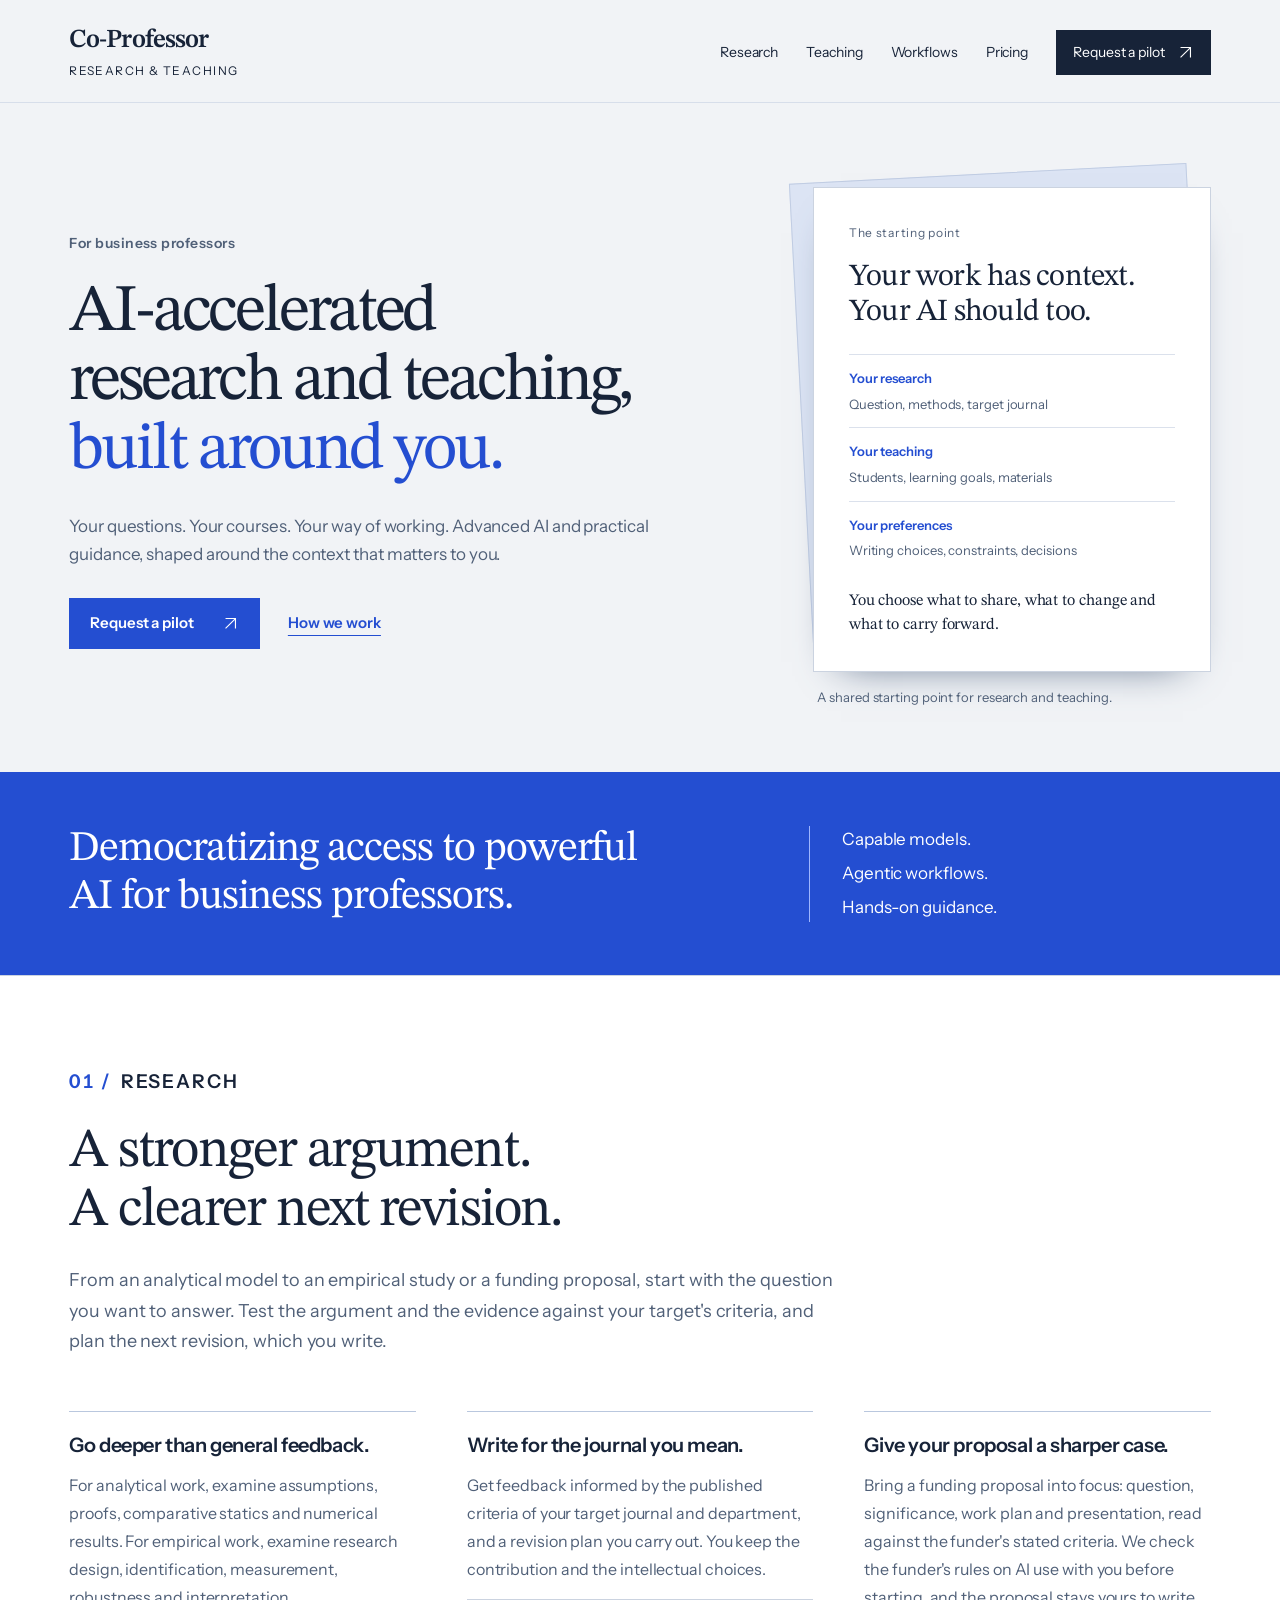
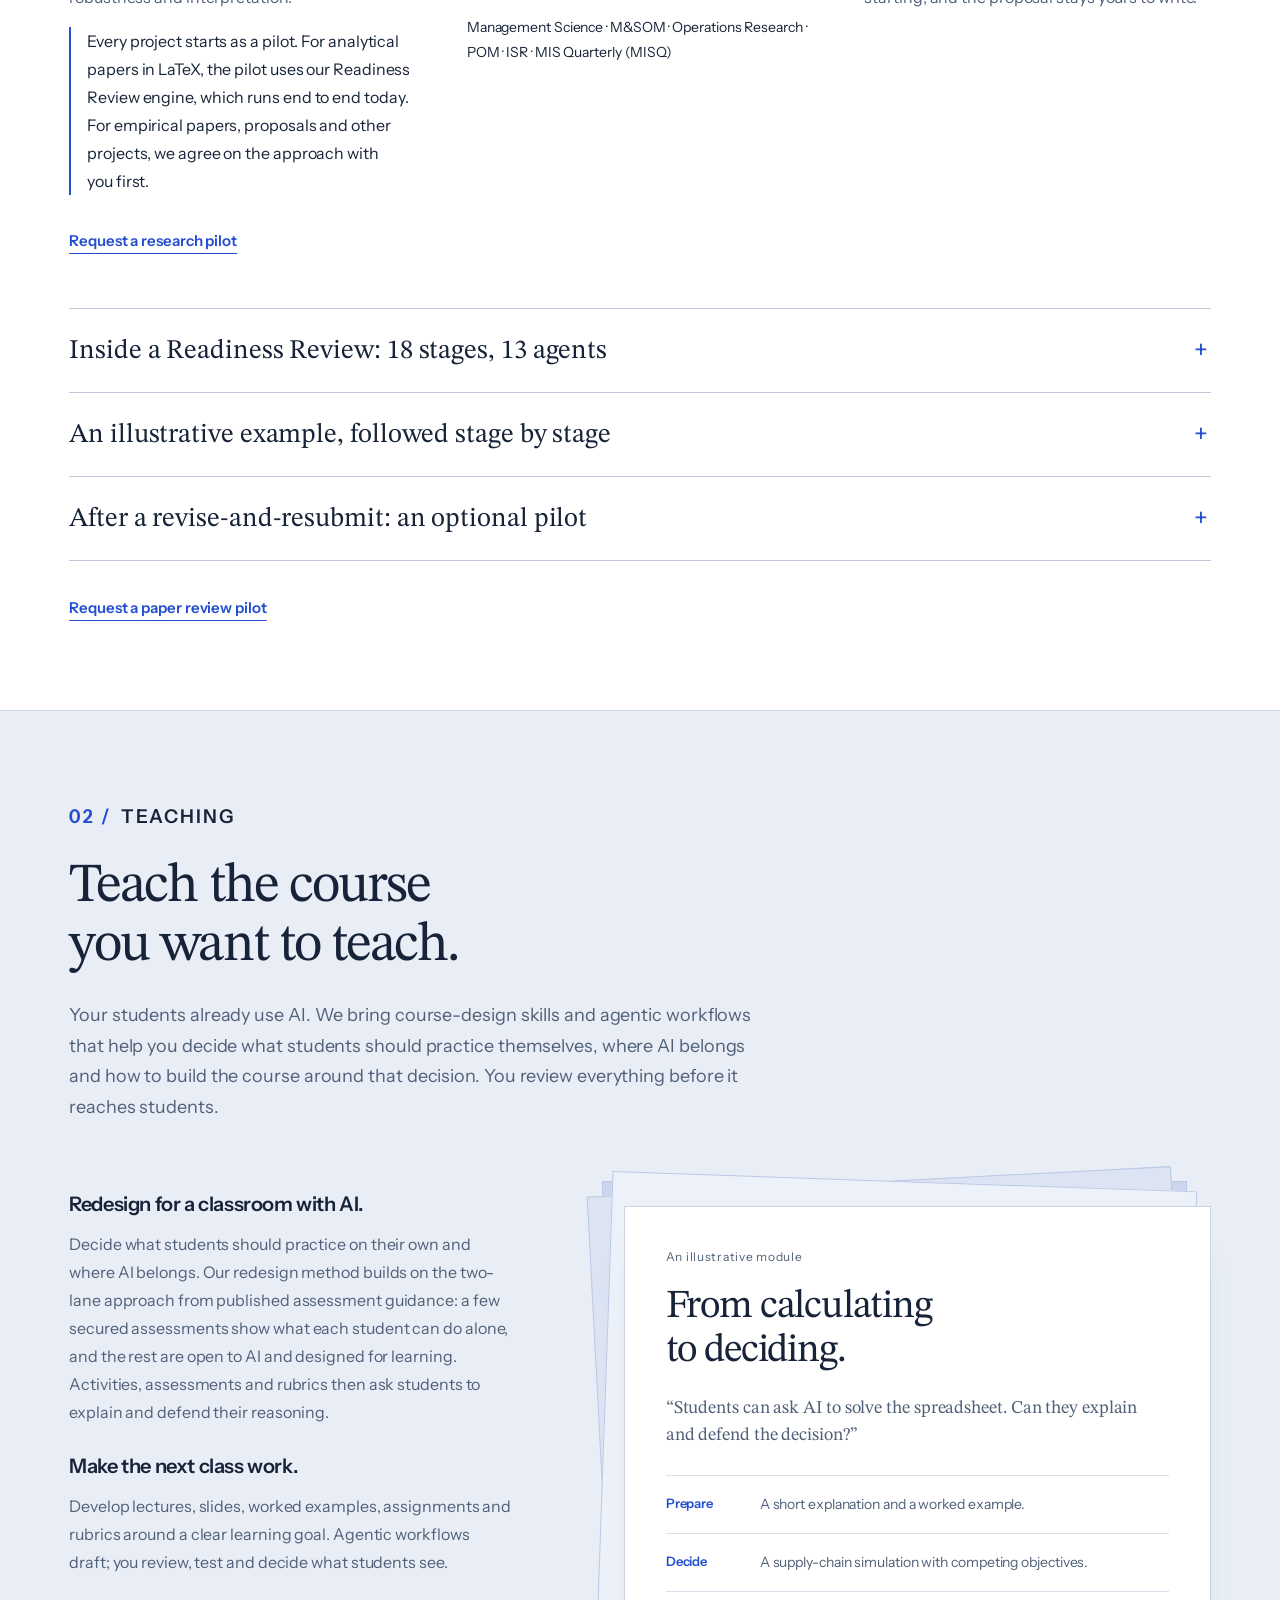
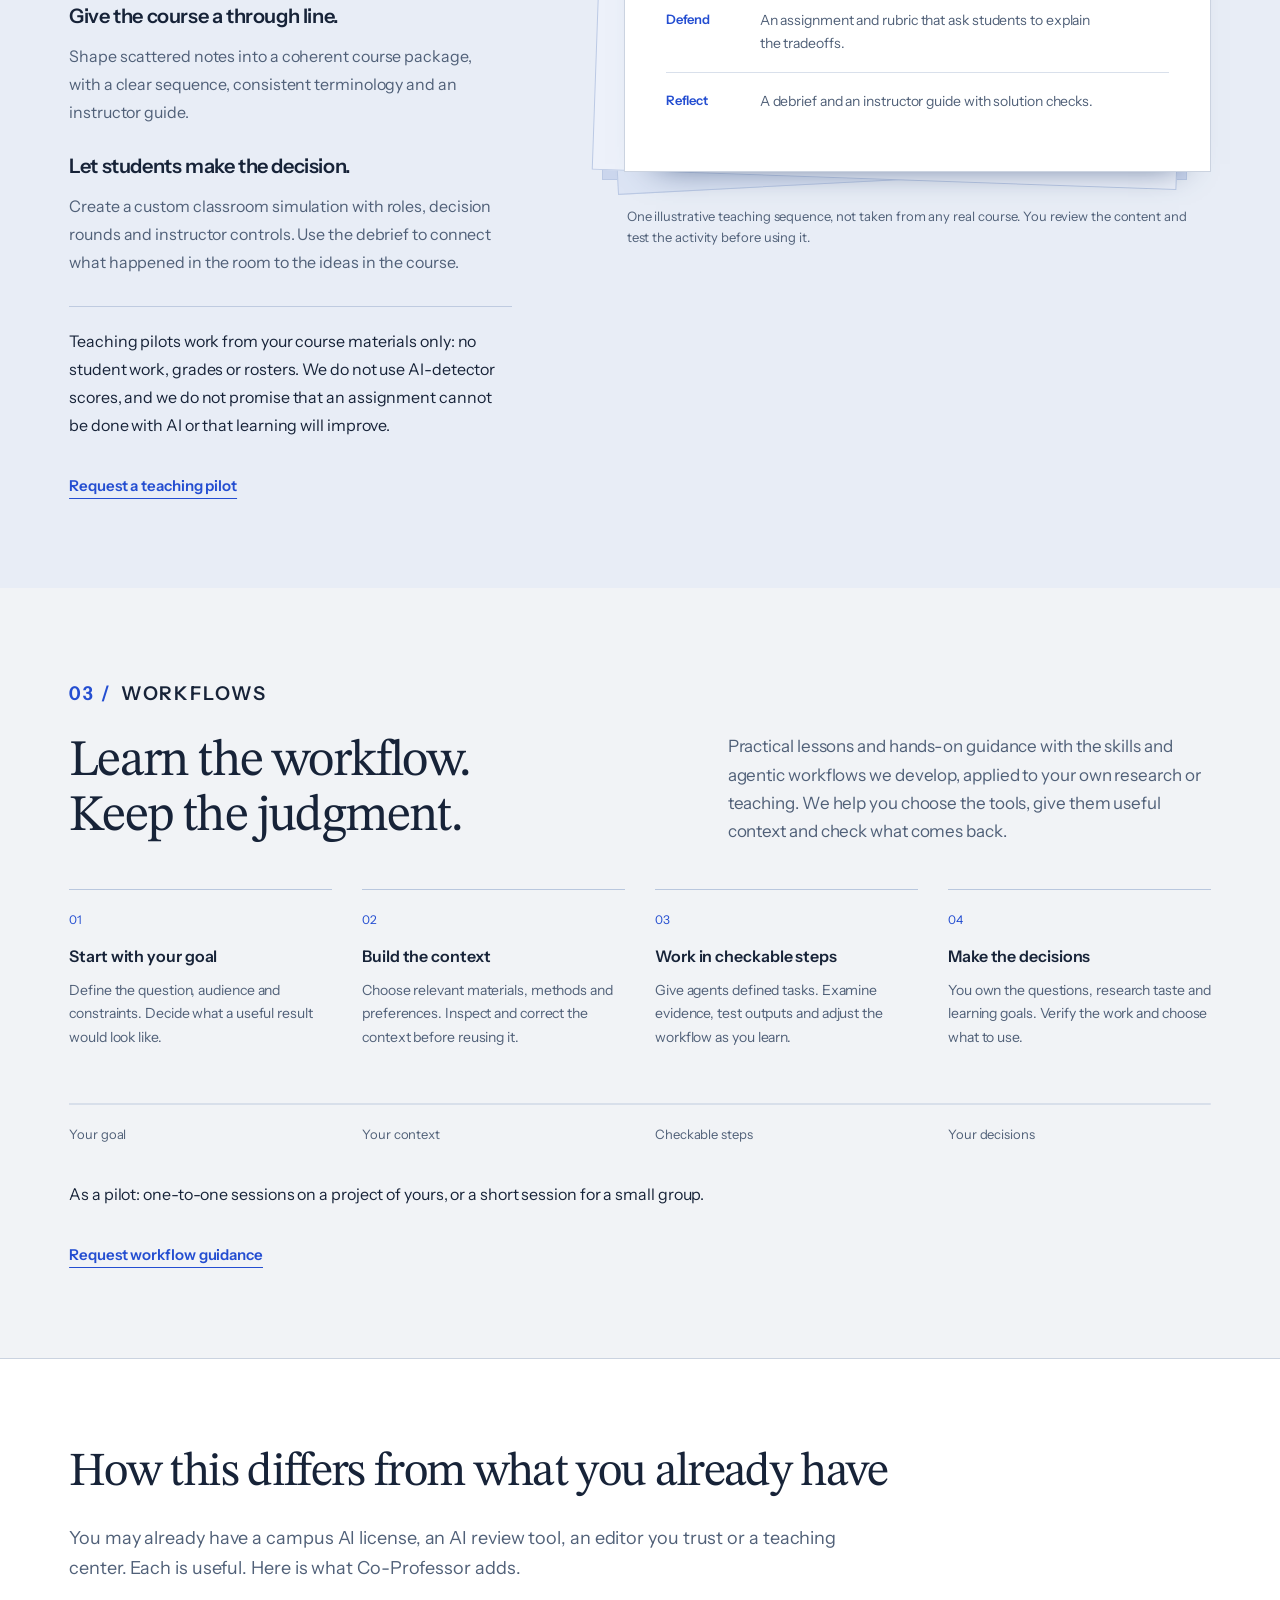
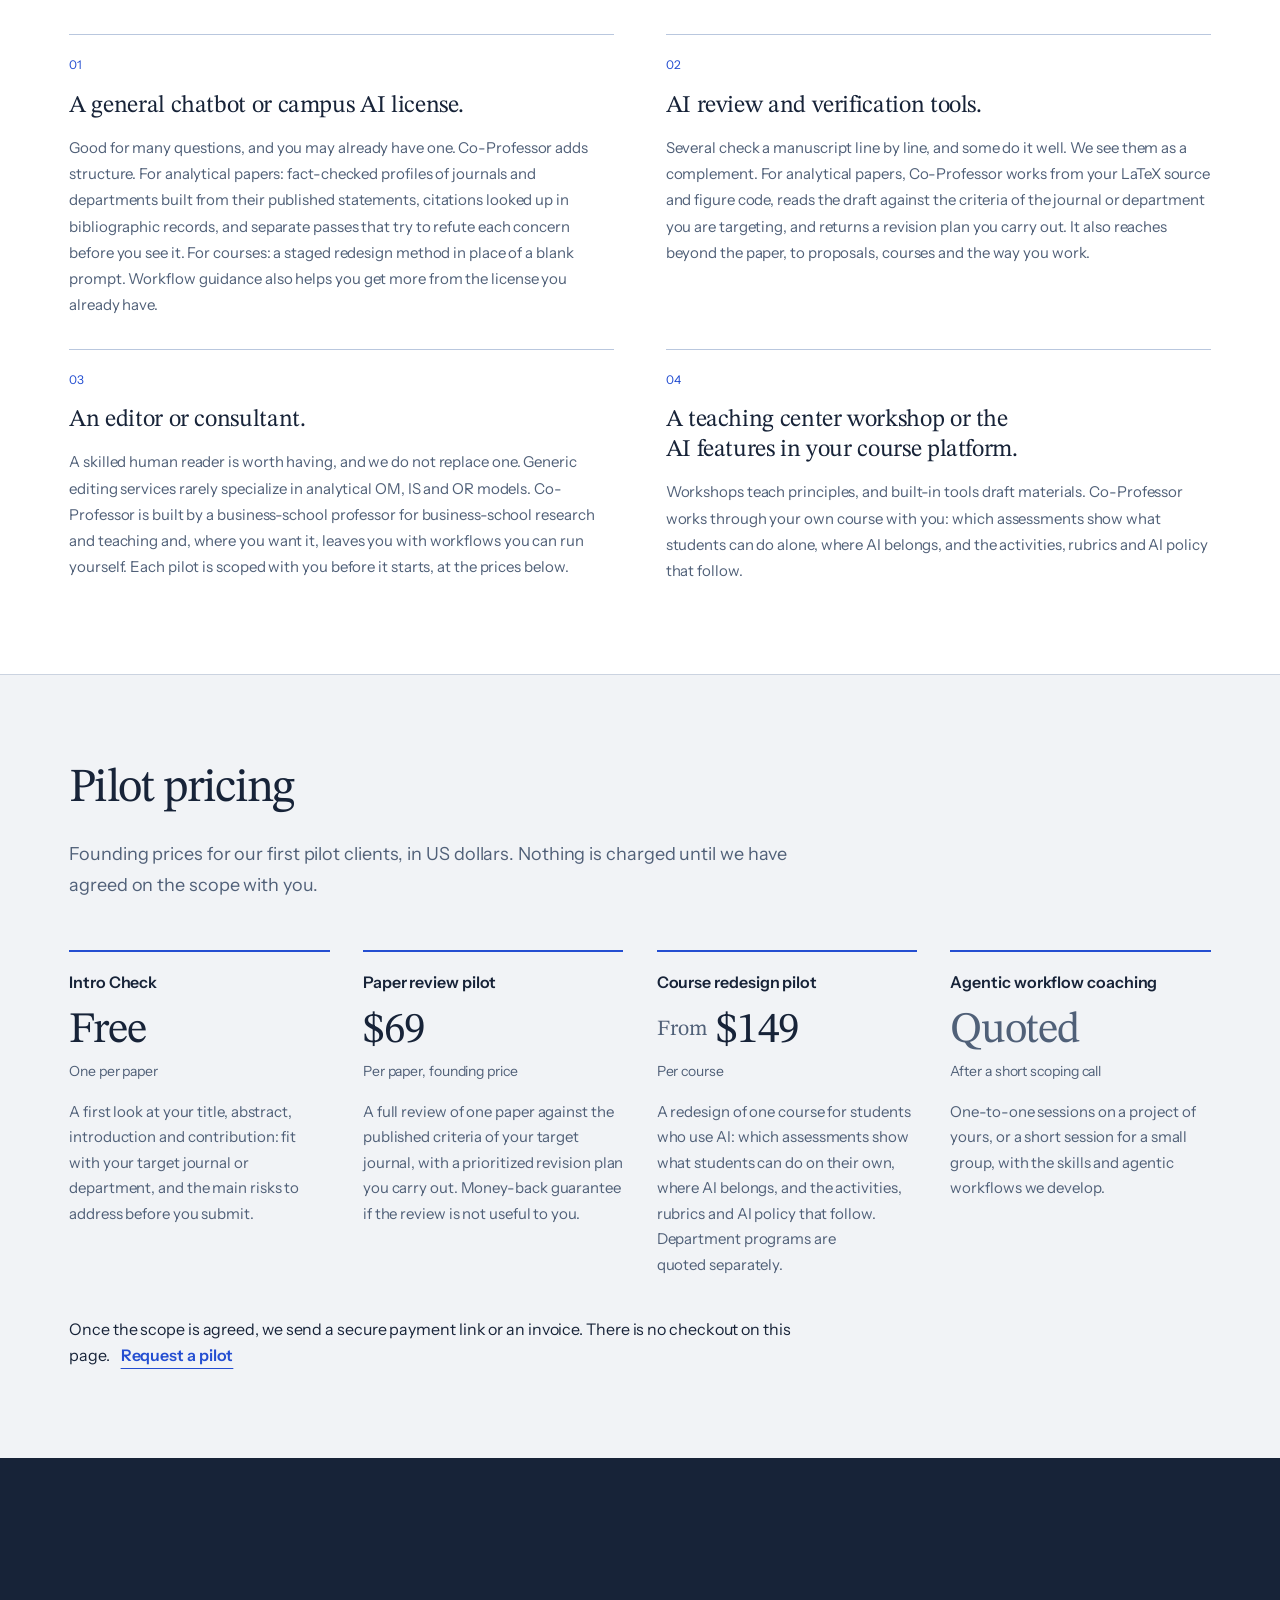
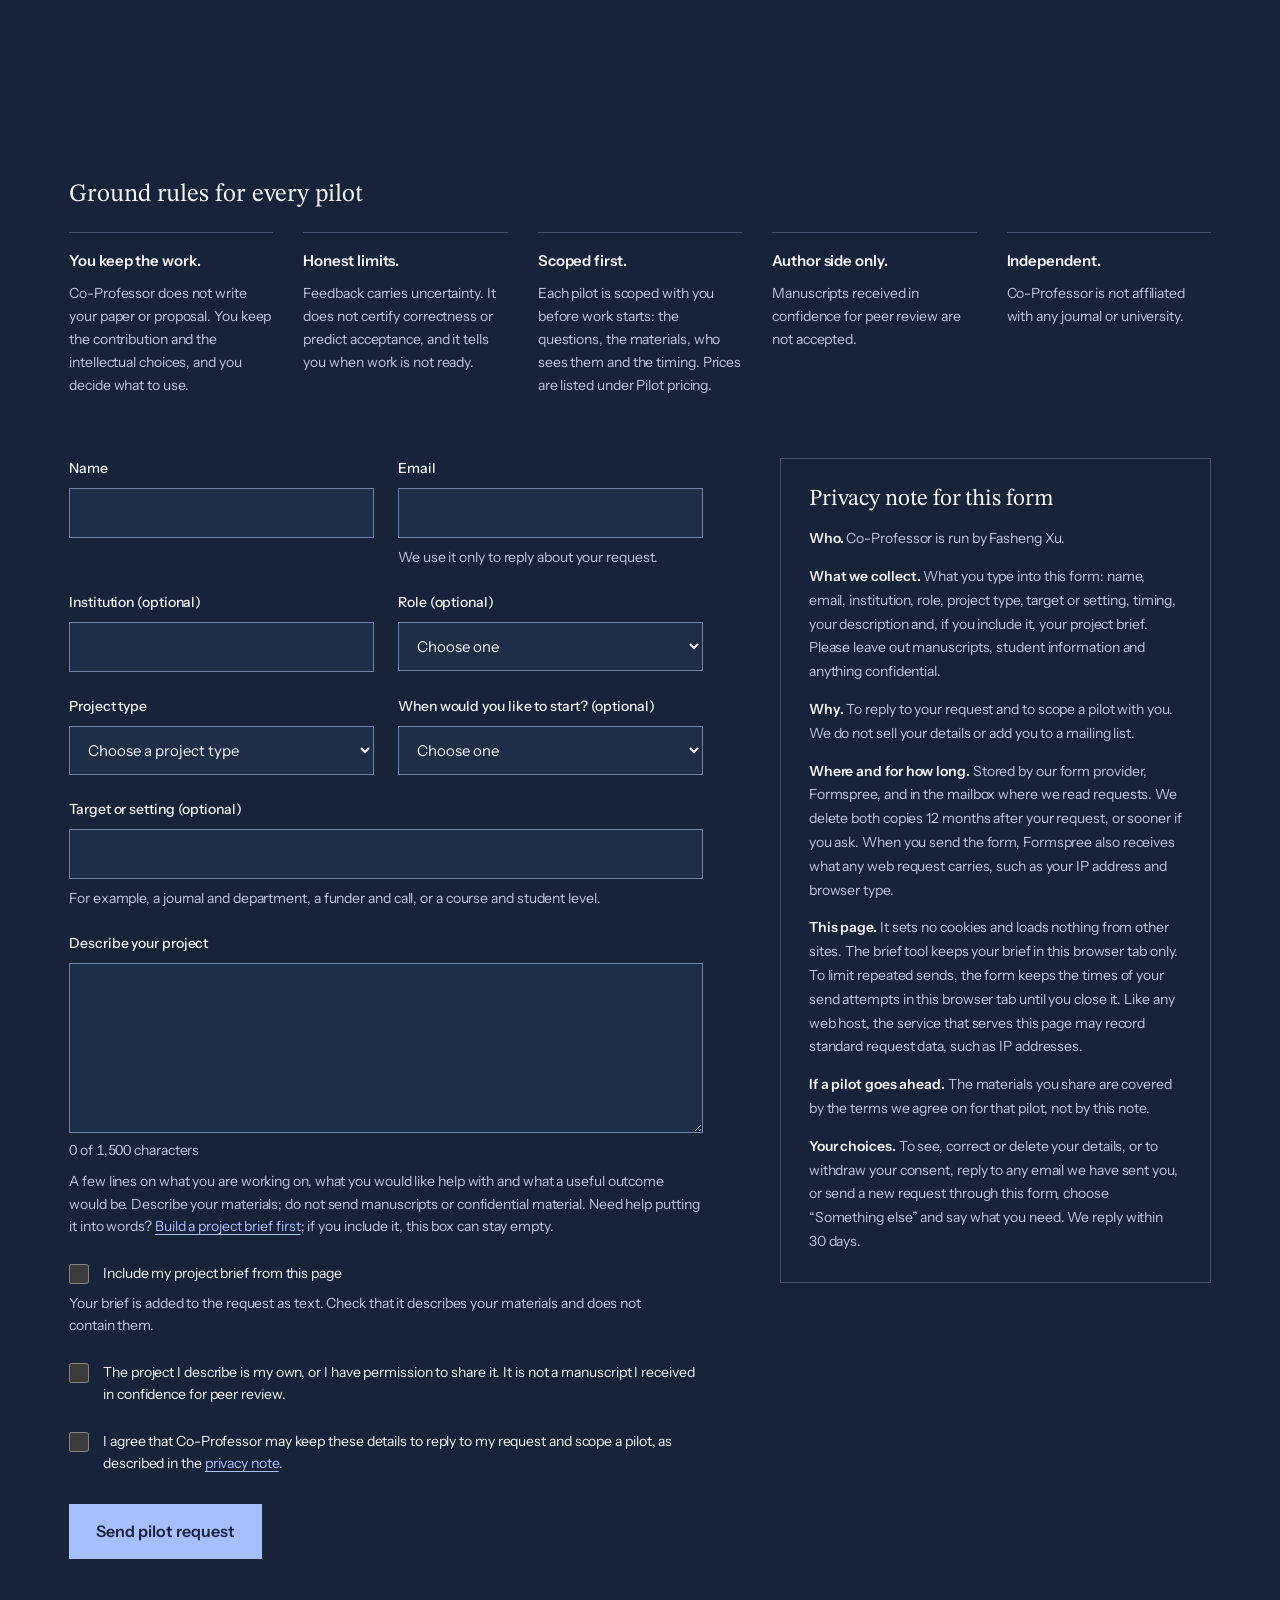
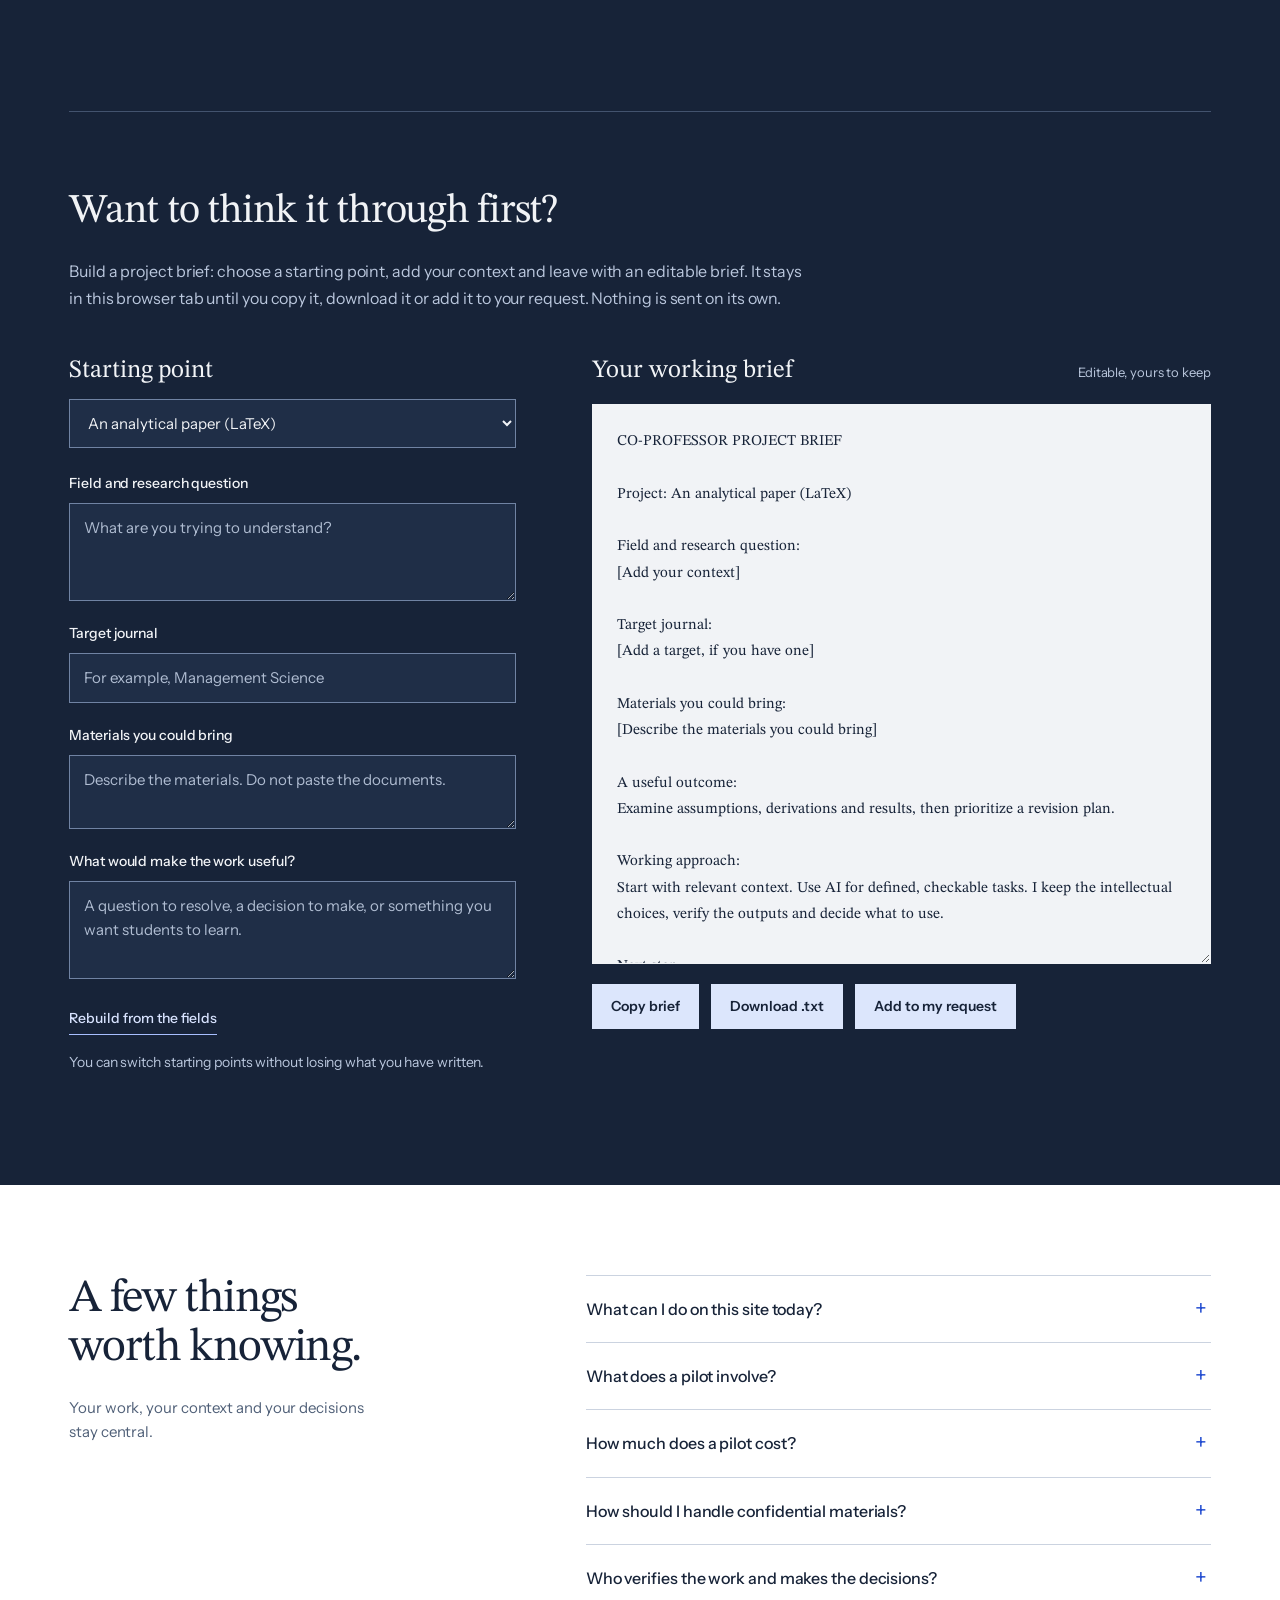
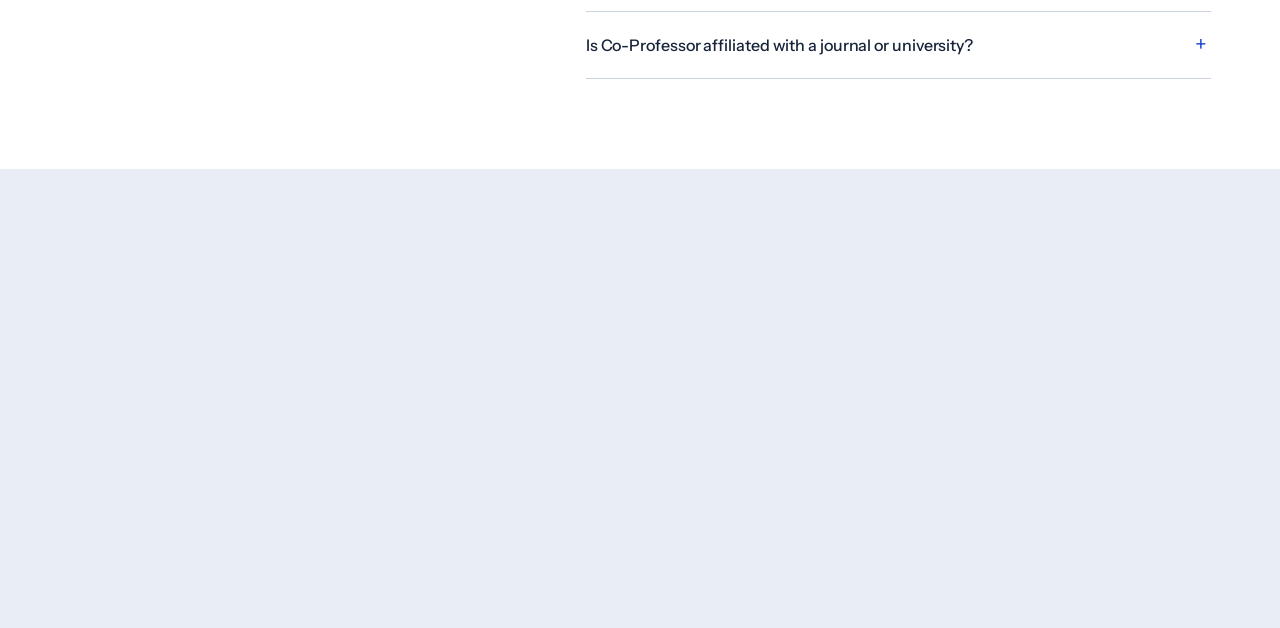
==== co-professor/index.html @ 28e0ef69 "Co-Professor page: mission band says Agentic workflows Co-Authored-By: Claude Opus 5.5 <noreply@anth" ====
<!doctype html>
<html lang="en">
<head>
  <meta charset="utf-8">
  <meta name="viewport" content="width=device-width, initial-scale=1">
  <meta name="color-scheme" content="light">
  <meta http-equiv="Content-Security-Policy" content="default-src 'none'; script-src 'self'; style-src 'self'; font-src 'self'; img-src 'self' data:; connect-src https://formspree.io; form-action 'none'; base-uri 'none'; object-src 'none'">
  <title>Co-Professor | AI workflows for research and teaching</title>
  <meta name="description" content="Pilot projects for business-school professors: feedback on papers and proposals, course redesign for students who use AI, and hands-on AI workflow guidance.">
  <link rel="canonical" href="https://www.fashengxu.com/co-professor/">
  <meta property="og:type" content="website">
  <meta property="og:site_name" content="Co-Professor">
  <meta property="og:title" content="Co-Professor: stronger papers, courses redesigned for the AI era">
  <meta property="og:description" content="Feedback on papers and proposals, course redesign for the AI era and hands-on workflow guidance for business-school professors. You keep the judgment. Request a pilot.">
  <meta property="og:url" content="https://www.fashengxu.com/co-professor/">
  <meta name="twitter:card" content="summary">
  <meta name="twitter:title" content="Co-Professor: stronger papers, courses redesigned for the AI era">
  <meta name="twitter:description" content="Feedback on papers and proposals, course redesign for the AI era and hands-on workflow guidance for business-school professors. You keep the judgment. Request a pilot.">
  <link rel="icon" href="data:image/svg+xml,%3Csvg xmlns='http://www.w3.org/2000/svg' viewBox='0 0 64 64'%3E%3Crect width='64' height='64' fill='%23f1f3f6'/%3E%3Ctext x='12' y='48' font-family='Georgia,serif' font-size='48' fill='%23244ed1'%3EC%3C/text%3E%3C/svg%3E">
  <link rel="preload" href="fonts/stix-two-text.woff2" as="font" type="font/woff2" crossorigin>
  <link rel="preload" href="fonts/instrument-sans.woff2" as="font" type="font/woff2" crossorigin>
  <link rel="stylesheet" href="live.css?v=489447c9f0">
  <script src="live.js?v=031b5e26c1" defer></script>
</head>
<body>
<a class="skip" href="#main">Skip to content</a>
<header class="masthead page-width">
  <a class="wordmark" href="#top">Co-Professor<span>Research &amp; Teaching</span></a>
  <nav aria-label="Main"><a href="#research">Research</a><a href="#teaching">Teaching</a><a href="#method">Workflows</a><a href="#pricing">Pricing</a><a class="nav-action" href="#pilot">Request a pilot <svg class="link-arrow" viewBox="0 0 24 24" aria-hidden="true" focusable="false"><path d="M5 19 19 5M5 5h14v14"/></svg></a></nav>
</header>
<main id="main">
  <section class="title-page page-width" id="top" aria-labelledby="page-title">
    <div class="hero-main">
      <div class="hero-copy">
        <p class="audience">For business professors</p>
        <h1 id="page-title">AI-accelerated research and teaching, <em>built around you.</em></h1>
        <p class="introduction">Your questions. Your courses. Your way of working. Advanced AI and practical guidance, shaped around the context that matters to you.</p>
        <div class="hero-actions"><a class="primary-action" href="#pilot">Request a pilot <svg class="link-arrow" viewBox="0 0 24 24" aria-hidden="true" focusable="false"><path d="M5 19 19 5M5 5h14v14"/></svg></a><a class="text-action" href="#ground-rules">How we work</a></div>
      </div>
      <figure class="context-figure" aria-labelledby="context-figure-title">
        <div class="context-back" aria-hidden="true"></div>
        <div class="context-paper">
          <p class="figure-label">The starting point</p>
          <h2 id="context-figure-title">Your work has context.<br> Your AI should too.</h2>
          <dl class="context-list">
            <div><dt>Your research</dt><dd>Question, methods, target journal</dd></div>
            <div><dt>Your teaching</dt><dd>Students, learning goals, materials</dd></div>
            <div><dt>Your preferences</dt><dd>Writing choices, constraints, decisions</dd></div>
          </dl>
          <p class="context-footnote">You choose what to share, what to change and what to carry forward.</p>
        </div>
        <figcaption>A shared starting point for research and teaching.</figcaption>
      </figure>
    </div>
  </section>

  <section class="mission-band" id="mission" aria-labelledby="mission-title">
    <div class="page-width mission-inner">
      <h2 id="mission-title">Democratizing access to powerful AI for business professors.</h2>
      <p class="mission-support"><span>Capable models.</span> <span>Agentic workflows.</span> <span>Hands-on guidance.</span></p>
    </div>
  </section>

  <section class="research-chapter chapter" id="research" aria-labelledby="research-title">
    <div class="page-width">
      <div class="chapter-heading"><p class="chapter-name"><span class="chapter-num">01 /</span> Research</p><h2 id="research-title">A stronger argument.<br>A clearer next revision.</h2></div>
      <p class="chapter-intro">From an analytical model to an empirical study or a funding proposal, start with the question you want to answer. Test the argument and the evidence against your target's criteria, and plan the next revision, which you write.</p>
      <div class="research-spread">
        <div class="research-prose">
          <article>
            <h3>Go deeper than general feedback.</h3>
            <p>For analytical work, examine assumptions, proofs, comparative statics and numerical results. For empirical work, examine research design, identification, measurement, robustness and interpretation.</p>
            <p class="research-scope">Every project starts as a pilot. For analytical papers in LaTeX, the pilot uses our Readiness Review engine, which runs end to end today. For empirical papers, proposals and other projects, we agree on the approach with you first.</p>
          </article>
          <article>
            <h3>Write for the journal you mean.</h3>
            <p>Get feedback informed by the published criteria of your target journal and department, and a revision plan you carry out. You keep the contribution and the intellectual choices.</p>
            <p class="journal-line">Management Science · M&amp;SOM · Operations Research · POM · ISR · MIS Quarterly (MISQ)</p>
          </article>
          <article>
            <h3>Give your proposal a sharper case.</h3>
            <p>Bring a funding proposal into focus: question, significance, work plan and presentation, read against the funder's stated criteria. We check the funder's rules on AI use with you before starting, and the proposal stays yours to write.</p>
          </article>
          <a class="text-action route-link" href="#pilot">Request a research pilot</a>
        </div>
      </div>
      <details class="report-details build-details" id="inside-review">
        <summary><span id="inside-title">Inside a Readiness Review: 18 stages, 13 agents</span><span class="disclosure-symbol" aria-hidden="true"></span></summary>
        <div class="report-content review-build">
        <div class="build-opening">
          <h3 id="build-title"><span>Thirteen agents, one job each.</span> <span>Three of them test other agents' work.</span></h3>
          <p class="build-lead">A full Readiness Review is not one long prompt. It runs 18 stages: 13 AI agents, each with its own written method and only the tools its job needs, and 5 steps of plain code. What matters is what happens to each point before it reaches you.</p>
        </div>
        <ul class="build-principles">
          <li><h4>One job per agent.</h4><p>Separate agents map the paper, judge fit, raise concerns, audit the proofs, the economic logic and the figures, and check the citations. None is given a tool to search or read the web.</p></li>
          <li><h4>Concerns are raised by one agent and tested by two others.</h4><p>A concern that fails either test is dropped, and the report's appendix keeps it with the reason. Other findings stand on their own evidence, and the report says when a finding was not independently checked.</p></li>
          <li><h4>Evidence first, then a cautious verdict.</h4><p>Every finding names its place in your paper and its evidence, such as a quote or a computation. A second agent re-derives the verdict without the first one's reasoning; if they differ, the more cautious one stands.</p></li>
        </ul>
        <figure class="build-figure" aria-labelledby="build-map-title">
          <p class="figure-label" id="build-map-title">How the 18 stages fit together</p>
          <ul class="bm-legend" aria-hidden="true">
            <li class="lg-find">Agent</li>
            <li class="lg-check">Agent that tests another stage's work</li>
            <li class="lg-code">Plain code, no AI model</li>
            <li class="lg-arrow">The next stage waits for this one</li>
            <li class="lg-same">No arrow between boxes: neither waits for the other</li>
          </ul>
          <ol class="build-map">
            <li class="bm-node bm-bar">
              <div class="bm-head"><h4><span class="bm-step">01</span> Prepare and map the paper</h4></div>
              <div class="bm-body">
                <p class="bm-code">Plain code first: compiles your LaTeX and removes the author block, affiliations, emails, acknowledgments and PDF metadata.</p>
                <p>An agent then maps the notation, assumptions, results, proofs and claims that every later stage works from.</p>
              </div>
            </li>
            <li class="bm-parallel">
              <p class="bm-parallel-label"><span class="bm-step">02 to 04</span> Two tracks, run at the same time</p>
              <div class="bm-col">
                <p class="bm-track-label" id="bm-track-concerns">Concerns track</p>
                <ol class="bm-track-a" aria-labelledby="bm-track-concerns">
                  <li class="bm-node"><h4><span class="bm-step">02</span> Fit to your target</h4><p class="bm-code">Plain code first: finds candidate prior work from your reference titles.</p><p>Reads the paper against the verified profile of your journal and, for Management Science, your department's statement, quoted word for word. Places the paper against its closest prior work.</p></li>
                  <li class="bm-node"><h4><span class="bm-step">03</span> Concerns panel</h4><p>Reads the paper four ways: the size of the insight, the model, the link to practice and what the abstract promises. Drops each draft concern the paper already answers, and labels the rest fatal, structural or fixable.</p></li>
                  <li class="bm-pair">
                    <p class="bm-pair-label"><span class="bm-step">04</span> Two tests of each concern, run separately</p>
                    <ul class="bm-tiles">
                      <li class="bm-node bm-check"><h4>Claim check</h4><p>Splits each concern into statements about your paper and finds the passage for each.</p><p class="bm-tag">Tests the concerns panel (03)</p></li>
                      <li class="bm-node bm-check"><h4>Adversarial verifier</h4><p>Tries to overturn each concern, most serious first. For a technical concern it runs its own calculations or builds a counterexample that meets all your stated assumptions; a concern about exposition or positioning gets a close rereading of the paper.</p><p class="bm-tag">Tests the concerns panel (03)</p></li>
                    </ul>
                  </li>
                </ol>
              </div>
              <div class="bm-col">
                <p class="bm-track-label" id="bm-track-audit">Audit track <span>Runs alongside the concerns track. Does not wait for the concerns and is not given them.</span></p>
                <ul class="bm-tiles bm-track-b" aria-labelledby="bm-track-audit">
                  <li class="bm-node"><h4>Proof auditor</h4><p>Checks each derivation in the order the results depend on each other, including signs, boundary cases and conditions the statement leaves out, and re-derives the algebra itself.</p></li>
                  <li class="bm-node"><h4>Model economist</h4><p>Asks whether each headline result comes from an economic mechanism or from a modeling choice, such as the timing or a functional form that, if changed, would reverse it.</p></li>
                  <li class="bm-node"><h4>Figure auditor</h4><p class="bm-code">Plain code first: runs your Python figure code.</p><p>Checks that the code solves the model in the text, with parameters inside your assumptions and captions that match the curves. Other languages are read, not run.</p></li>
                  <li class="bm-node"><h4>Citation check</h4><p class="bm-code">Plain code first: looks up every reference in Crossref and OpenAlex, sending titles only.</p><p>Flags references that do not match a record, and checks that key citations support the sentences that cite them.</p></li>
                </ul>
              </div>
            </li>
            <li class="bm-node bm-bar bm-coord">
              <div class="bm-head"><h4><span class="bm-step">05</span> Coordinator</h4></div>
              <div class="bm-body">
                <p>Drops any concern that fails either test, keeping the reason for the report's appendix. Merges findings that share a cause, keeps the lower label when stages disagree without decisive evidence, and orders the list, most serious first. It adds no issue of its own.</p>
              </div>
            </li>
            <li class="bm-after">
              <p class="bm-pair-label"><span class="bm-step">06</span> Then, at the same time</p>
              <ul class="bm-tiles bm-three">
                <li class="bm-node bm-check"><h4>Independent verdict</h4><p>A fresh agent with no tools applies the verdict rules to the final findings, without the coordinator's reasoning or draft. If the two verdicts differ, the more cautious one stands.</p><p class="bm-tag">Tests the coordinator's verdict (05)</p></li>
                <li class="bm-node"><h4>Revision plan</h4><p>Orders the open findings and sizes each in hours, days or weeks. Local fixes come as exact before-and-after edits of one sentence or paragraph, larger work as instructions. It never writes new results or proofs.</p></li>
                <li class="bm-node"><h4>Compliance and disclosure</h4><p>Checks your journal's format rules, names two backup venues with their own rules and drafts an AI-use disclosure statement.</p></li>
              </ul>
            </li>
            <li class="bm-node bm-bar bm-report">
              <div class="bm-head"><h4>Your report</h4></div>
              <div class="bm-body">
                <p class="bm-code">Plain code, after every other stage has finished.</p>
                <p>A report for your browser, a marked-up copy of your LaTeX with each original kept as a comment above the suggested change, a diff and a record of every stage. Each finding says how it was checked. Nothing is applied to your paper without you.</p>
              </div>
            </li>
          </ol>
          <figcaption class="bm-notes">
            <p><b>Timing.</b> A stage starts once the stages it needs have finished, with up to three agents at work at once. The free Intro Check runs 7 of these stages, in reduced form, on your title, abstract, introduction and contribution statement. Two test runs took 4.3 to 4.5 minutes.</p>
            <p><b>Where the design comes from.</b> The three technical auditors follow the workflow the founder uses to check analytical models: separate auditors for the algebra, the economic logic and the numerical figures, then one list of fixes, most important first.</p>
          </figcaption>
        </figure>
        <div class="build-run">
          <div>
            <p class="figure-label">One measured run</p>
            <p class="build-run-note">A test of the engine on a public 34-page arXiv preprint, read against Management Science, Operations Management, in October 2026. The coordinator said Not yet and the independent agent said Ready after fixes, so the more cautious level stood, and the report said so. One run on one paper shows the engine working end to end. It does not measure how often a review is right.</p>
          </div>
          <dl class="run-stats">
            <div><dt>Stages, all completed</dt><dd>18</dd></div>
            <div><dt>Minutes, start to finish</dt><dd>27.6</dd></div>
            <div><dt>Findings: <span class="nobreak">2 structural,</span> <span class="nobreak">31 fixable</span></dt><dd>33</dd></div>
            <div><dt>Verdict</dt><dd>Not yet</dd></div>
          </dl>
        </div>
        <p class="build-pointer">The example below follows three findings through these stages: one dropped, one kept and one merged.</p>
        </div>
      </details>
      <details class="report-details trace-details" id="review-example">
        <summary><span id="trace-title">An illustrative example, followed stage by stage</span><span class="disclosure-symbol" aria-hidden="true"></span></summary>
        <div class="report-content">
          <figure class="trace-figure" aria-labelledby="trace-title">
            <h4 class="sheet-running-head">Illustrative example <span>A synthetic paper written for this page</span></h4>
            <p class="trace-setup">The paper: a newsvendor-style model in which a supplier sells to a retailer under a buyback contract, with wholesale price <var>w</var>, buyback price <var>b</var>, retail price <var>p</var> and unit cost <var>c</var>. Assumption 1 allows <span class="nobreak">0 &le; <var>b</var> &le; <var>w</var></span>. Proposition 2: the contract coordinates the channel (the two firms jointly earn the integrated profit) when <span class="nobreak"><var>b</var> = <var>p</var>(<var>w</var> &minus; <var>c</var>)/(<var>p</var> &minus; <var>c</var>)</span>. Proposition 3: the retailer orders more as <var>b</var> rises.</p>
            <div class="trace-head" aria-hidden="true"><span>Raised by</span><span>Tested by</span><span>Coordinator</span><span>Revision plan</span></div>
            <ol class="trace">
              <li class="trace-item is-dropped">
                <div class="trace-top"><h5>Proposition 2 may hold only for uniform demand.</h5><p class="trace-status">Dropped from the findings</p></div>
                <dl>
                  <div><dt>Raised by</dt><dd>The concerns panel: the numerical examples all use uniform demand.</dd></div>
                  <div><dt>Tested by</dt><dd><b>Claim check:</b> the proof covers any demand distribution <var>F</var>, so the concern misreads it. <b>Verifier:</b> the retailer's first-order condition, <span class="nobreak"><var>F</var>(<var>q</var>) = (<var>p</var> &minus; <var>w</var>)/(<var>p</var> &minus; <var>b</var>)</span>, equals the channel's, <span class="nobreak"><var>F</var>(<var>q</var>) = (<var>p</var> &minus; <var>c</var>)/<var>p</var></span>, at that <var>b</var> for every <var>F</var>.</dd></div>
                  <div><dt>Coordinator</dt><dd>Refuted by both tests, so dropped. The report's appendix keeps the reason.</dd></div>
                  <div><dt>Revision plan</dt><dd>Nothing to do.</dd></div>
                </dl>
              </li>
              <li class="trace-item">
                <div class="trace-top"><h5>Assumption 1 allows a buyback price equal to the wholesale price.</h5><p class="trace-status">Kept · fixable, high confidence</p></div>
                <dl>
                  <div><dt>Raised by</dt><dd>The proof auditor, testing the endpoints of Assumption 1.</dd></div>
                  <div><dt>Tested by</dt><dd>Not a panel concern, so it stands on the auditor's own symbolic check: at <span class="nobreak"><var>b</var> = <var>w</var></span> the first-order condition needs <span class="nobreak"><var>F</var>(<var>q</var>) = 1</span>, so there is no interior order, and the proof of Proposition 3 misses that endpoint.</dd></div>
                  <div><dt>Coordinator</dt><dd>Confirmed by a computation, at high confidence. Labeled fixable.</dd></div>
                  <div><dt>Revision plan</dt><dd><b>P1</b> · hours · Assumption 1<p class="edit"><span class="edit-label">Before</span> <span class="edit-old nobreak">0 &le; <var>b</var> <span class="edit-mark">&le;</span> <var>w</var></span> <span class="edit-label">After</span> <span class="edit-new nobreak">0 &le; <var>b</var> <span class="edit-mark">&lt;</span> <var>w</var></span></p></dd></div>
                </dl>
              </li>
              <li class="trace-item">
                <div class="trace-top"><h5>The model does not support the introduction's claim about the supplier's profit.</h5><p class="trace-status">Merged from two stages · fixable, high confidence</p></div>
                <dl>
                  <div><dt>Raised by</dt><dd>Two stages, separately: the concerns panel and the model economist. Both point to one sentence in the introduction: “Buyback contracts always raise the supplier's profit.”</dd></div>
                  <div><dt>Tested by</dt><dd><b>Claim check:</b> the sentence is there, as quoted. <b>Verifier:</b> at <span class="nobreak"><var>p</var> = 10</span>, <span class="nobreak"><var>c</var> = 4</span> and <span class="nobreak"><var>w</var> = 4.1</span>, with exponential demand of mean 1, a coordinating buyback leaves the supplier 0.04, against 1.08 at its best wholesale price without buybacks. Coordination fixes the total; <var>w</var> sets the split.</dd></div>
                  <div><dt>Coordinator</dt><dd>Merged into one finding that names both stages. Confirmed. Labeled fixable.</dd></div>
                  <div><dt>Revision plan</dt><dd><b>P2</b> · hours · Introduction<p class="edit"><span class="edit-label">Before</span> <span class="edit-old">Buyback contracts always raise the supplier's profit.</span> <span class="edit-label">After</span> <span class="edit-new">With a suitable wholesale price, a buyback contract can raise both firms' profits.</span></p></dd></div>
                </dl>
              </li>
            </ol>
            <figcaption>A synthetic example written for this page. It follows three of the paper's findings, chosen to show how the stages hand work to each other. It is not taken from a customer's paper or from the measured run. A real report gives each finding its exact location and fuller reasoning.</figcaption>
          </figure>
        </div>
      </details>
      <details class="report-details rr-details" id="rr-pilot">
        <summary><span id="rr-summary">After a revise-and-resubmit: an optional pilot</span><span class="disclosure-symbol" aria-hidden="true"></span></summary>
        <div class="report-content rr-pilot">
        <div class="rr-intro">
          <h3 id="rr-title">Two opposing plans for each major concern.</h3>
          <p>When a journal invites a revision, the question becomes how far to go on each concern. We run this workflow as a pilot today, following the founder's own method for planning a revision. It is separate from the Readiness Review engine, which has no revise-and-resubmit mode.</p>
          <p class="rr-fine">You can describe each concern in your own words, so the reports themselves need not be shared. Follow your journal's rules on AI use.</p>
          <a class="text-action route-link" href="#pilot" data-preselect="other">Ask about a revision pilot</a>
        </div>
        <ol class="rr-flow">
          <li><h4><span class="bm-step">01</span> Sort</h4><p>You describe each concern, and each is marked major or minor.</p></li>
          <li><h4><span class="bm-step">02</span> Argue both sides</h4><p>Each major concern goes to two agents at the same time.</p><div class="rr-roles"><p><b>Defender</b> Keeps what the paper contributes and looks for the smallest change that fully answers the concern.</p><p><b>Reformer</b> Asks whether the concern points to a deeper weakness, and sketches the larger change that would remove it.</p></div></li>
          <li><h4><span class="bm-step">03</span> Weigh</h4><p>The two plans are set against each other and reconciled into one recommended response. Minor concerns get a single, direct pass.</p></li>
          <li><h4><span class="bm-step">04</span> You decide</h4><p>You receive a memo, concern by concern, with suggested edits. Nothing is applied to your paper, and every choice stays yours.</p></li>
        </ol>
        </div>
      </details>
      <a class="text-action route-link" href="#pilot" data-preselect="analytical">Request a paper review pilot</a>
    </div>
  </section>

  <section class="teaching-chapter chapter" id="teaching" aria-labelledby="teaching-title">
    <div class="page-width">
      <div class="teaching-heading"><p class="chapter-name"><span class="chapter-num">02 /</span> Teaching</p><h2 id="teaching-title">Teach the course<br>you want to teach.</h2><p class="chapter-intro">Your students already use AI. We bring course-design skills and agentic workflows that help you decide what students should practice themselves, where AI belongs and how to build the course around that decision. You review everything before it reaches students.</p></div>
      <div class="teaching-spread">
        <div class="teaching-prose">
          <article><h3>Redesign for a classroom with AI.</h3><p>Decide what students should practice on their own and where AI belongs. Our redesign method builds on the two-lane approach from published assessment guidance: a few secured assessments show what each student can do alone, and the rest are open to AI and designed for learning. Activities, assessments and rubrics then ask students to explain and defend their reasoning.</p></article>
          <article><h3>Make the next class work.</h3><p>Develop lectures, slides, worked examples, assignments and rubrics around a clear learning goal. Agentic workflows draft; you review, test and decide what students see.</p></article>
          <article><h3>Give the course a through line.</h3><p>Shape scattered notes into a coherent course package, with a clear sequence, consistent terminology and an instructor guide.</p></article>
          <article><h3>Let students make the decision.</h3><p>Create a custom classroom simulation with roles, decision rounds and instructor controls. Use the debrief to connect what happened in the room to the ideas in the course.</p></article>
          <p class="boundaries">Teaching pilots work from your course materials only: no student work, grades or rosters. We do not use AI-detector scores, and we do not promise that an assignment cannot be done with AI or that learning will improve.</p>
          <a class="text-action route-link" href="#pilot" data-preselect="ai-course">Request a teaching pilot</a>
        </div>
        <figure class="course-figure">
          <div class="course-background" aria-hidden="true"><span></span><span></span><span></span></div>
          <div class="course-outline">
            <p class="figure-label">An illustrative module</p>
            <h3>From calculating<br>to deciding.</h3>
            <blockquote class="course-brief">“Students can ask AI to solve the spreadsheet. Can they explain and defend the decision?”</blockquote>
            <ol class="course-sequence">
              <li><span>Prepare</span><p>A short explanation and a worked example.</p></li>
              <li><span>Decide</span><p>A supply-chain simulation with competing objectives.</p></li>
              <li><span>Defend</span><p>An assignment and rubric that ask students to explain the tradeoffs.</p></li>
              <li><span>Reflect</span><p>A debrief and an instructor guide with solution checks.</p></li>
            </ol>
          </div>
          <figcaption>One illustrative teaching sequence, not taken from any real course. You review the content and test the activity before using it.</figcaption>
        </figure>
      </div>
    </div>
  </section>

  <section class="human-chapter chapter" id="method" aria-labelledby="human-title">
    <div class="page-width">
      <div class="method-opening"><div><p class="chapter-name"><span class="chapter-num">03 /</span> Workflows</p><h2 id="human-title">Learn the workflow.<br>Keep the judgment.</h2></div><p>Practical lessons and hands-on guidance with the skills and agentic workflows we develop, applied to your own research or teaching. We help you choose the tools, give them useful context and check what comes back.</p></div>
      <ol class="method-steps">
        <li><h3>Start with your goal</h3><p>Define the question, audience and constraints. Decide what a useful result would look like.</p></li>
        <li><h3>Build the context</h3><p>Choose relevant materials, methods and preferences. Inspect and correct the context before reusing it.</p></li>
        <li><h3>Work in checkable steps</h3><p>Give agents defined tasks. Examine evidence, test outputs and adjust the workflow as you learn.</p></li>
        <li><h3>Make the decisions</h3><p>You own the questions, research taste and learning goals. Verify the work and choose what to use.</p></li>
      </ol>
      <div class="judgment-path" aria-hidden="true" data-draw>
        <svg viewBox="0 0 1000 24" preserveAspectRatio="none" focusable="false"><path class="path-base" d="M0 12H1000"/><path class="path-draw" pathLength="1" d="M0 12H1000"/></svg>
        <ul><li>Your goal</li><li>Your context</li><li>Checkable steps</li><li>Your decisions</li></ul>
      </div>
      <p class="method-format">As a pilot: one-to-one sessions on a project of yours, or a short session for a small group.</p>
      <a class="text-action route-link" href="#pilot" data-preselect="workflow">Request workflow guidance</a>
    </div>
  </section>

  <section class="differs-chapter chapter" id="differs" aria-labelledby="differs-title">
    <div class="page-width">
      <div class="differs-opening"><h2 id="differs-title">How this differs from what you already have</h2><p class="chapter-intro">You may already have a campus AI license, an AI review tool, an editor you trust or a teaching center. Each is useful. Here is what Co-Professor adds.</p></div>
      <ol class="differs-list">
        <li><h3>A general chatbot or campus AI license.</h3><p>Good for many questions, and you may already have one. Co-Professor adds structure. For analytical papers: fact-checked profiles of journals and departments built from their published statements, citations looked up in bibliographic records, and separate passes that try to refute each concern before you see it. For courses: a staged redesign method in place of a blank prompt. Workflow guidance also helps you get more from the license you already have.</p></li>
        <li><h3>AI review and verification tools.</h3><p>Several check a manuscript line by line, and some do it well. We see them as a complement. For analytical papers, Co-Professor works from your LaTeX source and figure code, reads the draft against the criteria of the journal or department you are targeting, and returns a revision plan you carry out. It also reaches beyond the paper, to proposals, courses and the way you work.</p></li>
        <li><h3>An editor or consultant.</h3><p>A skilled human reader is worth having, and we do not replace one. Generic editing services rarely specialize in analytical OM, IS and OR models. Co-Professor is built by a business-school professor for business-school research and teaching and, where you want it, leaves you with workflows you can run yourself. Each pilot is scoped with you before it starts, at the prices below.</p></li>
        <li><h3>A teaching center workshop or the AI features in your course platform.</h3><p>Workshops teach principles, and built-in tools draft materials. Co-Professor works through your own course with you: which assessments show what students can do alone, where AI belongs, and the activities, rubrics and AI policy that follow.</p></li>
      </ol>
    </div>
  </section>

  <section class="pricing-chapter chapter" id="pricing" aria-labelledby="pricing-title">
    <div class="page-width">
      <div class="pricing-opening"><h2 id="pricing-title">Pilot pricing</h2><p class="chapter-intro">Founding prices for our first pilot clients, in US dollars. Nothing is charged until we have agreed on the scope with you.</p></div>
      <ul class="pricing-list">
        <li><h3>Intro Check</h3><p class="price">Free</p><p class="price-unit">One per paper</p><p>A first look at your title, abstract, introduction and contribution: fit with your target journal or department, and the main risks to address before you submit.</p></li>
        <li><h3>Paper review pilot</h3><p class="price">$69</p><p class="price-unit">Per paper, founding price</p><p>A full review of one paper against the published criteria of your target journal, with a prioritized revision plan you carry out. Money-back guarantee if the review is not useful to you.</p></li>
        <li><h3>Course redesign pilot</h3><p class="price"><span class="price-from">From</span> $149</p><p class="price-unit">Per course</p><p>A redesign of one course for students who use AI: which assessments show what students can do on their own, where AI belongs, and the activities, rubrics and AI policy that follow. Department programs are quoted separately.</p></li>
        <li><h3>Agentic workflow coaching</h3><p class="price price-quoted">Quoted</p><p class="price-unit">After a short scoping call</p><p>One-to-one sessions on a project of yours, or a short session for a small group, with the skills and agentic workflows we develop.</p></li>
      </ul>
      <p class="pricing-note">Once the scope is agreed, we send a secure payment link or an invoice. There is no checkout on this page. <a class="text-action" href="#pilot">Request a pilot</a></p>
    </div>
  </section>

  <section class="pilot-chapter chapter" id="pilot" aria-labelledby="pilot-title">
    <div class="page-width">
      <div class="pilot-opening" data-reveal="fade"><h2 id="pilot-title">Request a pilot</h2><p class="chapter-intro">We are taking a small number of pilot projects in research, teaching and AI workflows. Tell us about yours in a few lines. We reply by email to agree on the scope, the materials, who sees them, the timing and the price. Nothing starts until you agree.</p></div>
      <p class="print-only">Request a pilot at https://www.fashengxu.com/co-professor/</p>
      <div class="ground-rules" id="ground-rules">
        <h3 id="rules-title">Ground rules for every pilot</h3>
        <dl class="rules-list">
          <div><dt>You keep the work.</dt><dd>Co-Professor does not write your paper or proposal. You keep the contribution and the intellectual choices, and you decide what to use.</dd></div>
          <div><dt>Honest limits.</dt><dd>Feedback carries uncertainty. It does not certify correctness or predict acceptance, and it tells you when work is not ready.</dd></div>
          <div><dt>Scoped first.</dt><dd>Each pilot is scoped with you before work starts: the questions, the materials, who sees them and the timing. Prices are listed under Pilot pricing.</dd></div>
          <div><dt>Author side only.</dt><dd>Manuscripts received in confidence for peer review are not accepted.</dd></div>
          <div><dt>Independent.</dt><dd>Co-Professor is not affiliated with any journal or university.</dd></div>
        </dl>
      </div>
      <div class="pilot-layout">
        <div class="pilot-form-wrap">
          <p class="noscript-note" id="f-fallback">The request form needs JavaScript. If it does not appear, please turn JavaScript on or open this page in another browser.</p>
          <form id="pilot-form" class="pilot-form" method="post" novalidate hidden data-endpoint="https://formspree.io/f/mvkznbry">
            <div class="field-row">
              <div class="field"><label for="f-name">Name</label><input id="f-name" name="name" type="text" autocomplete="name" maxlength="200" required></div>
              <div class="field"><label for="f-email">Email</label><input id="f-email" name="email" type="email" autocomplete="email" maxlength="254" required aria-describedby="f-email-help"><p class="field-help" id="f-email-help">We use it only to reply about your request.</p></div>
            </div>
            <div class="field-row">
              <div class="field"><label for="f-institution">Institution (optional)</label><input id="f-institution" name="institution" type="text" autocomplete="organization" maxlength="200"></div>
              <div class="field"><label for="f-role">Role (optional)</label><select id="f-role" name="role"><option value="">Choose one</option><option>Assistant professor</option><option>Associate professor</option><option>Full professor</option><option>Lecturer or teaching faculty</option><option>Postdoc</option><option>PhD student</option><option>Other</option></select></div>
            </div>
            <div class="field-row">
              <div class="field"><label for="f-project-type">Project type</label><select id="f-project-type" name="project_type" required><option value="">Choose a project type</option><optgroup label="Research"><option data-route="analytical">An analytical paper (LaTeX)</option><option data-route="empirical">An empirical paper</option><option data-route="funding">A funding proposal</option></optgroup><optgroup label="Teaching"><option data-route="ai-course">A course redesign for students who use AI</option><option data-route="materials">Lectures, slides and assignments</option><option data-route="course-package">A coherent course package</option><option data-route="simulation">A classroom simulation</option></optgroup><optgroup label="Workflows"><option data-route="workflow">AI workflow guidance for my own work</option><option data-route="workflow-group">A workflow session for a small group</option></optgroup><optgroup label="Other"><option data-route="other">Something else</option></optgroup></select></div>
              <div class="field"><label for="f-timing">When would you like to start? (optional)</label><select id="f-timing" name="timing"><option value="">Choose one</option><option>Within a month</option><option>In 1 to 3 months</option><option>Later this year</option><option>Just exploring</option></select></div>
            </div>
            <div class="field"><label for="f-target">Target or setting (optional)</label><input id="f-target" name="target" type="text" maxlength="300" aria-describedby="f-target-help"><p class="field-help" id="f-target-help">For example, a journal and department, a funder and call, or a course and student level.</p></div>
            <div class="field"><label for="f-description">Describe your project</label><textarea id="f-description" name="description" rows="6" required aria-describedby="f-description-help f-description-count"></textarea><p class="char-count" id="f-description-count">0 of 1,500 characters</p><p class="field-help" id="f-description-help">A few lines on what you are working on, what you would like help with and what a useful outcome would be. Describe your materials; do not send manuscripts or confidential material. Need help putting it into words? <a href="#brief" id="to-brief">Build a project brief first</a>; if you include it, this box can stay empty.</p></div>
            <div class="field">
              <label class="check" for="f-include-brief"><input id="f-include-brief" type="checkbox" aria-describedby="f-brief-help"><span>Include my project brief from this page</span></label>
              <p class="field-help" id="f-brief-help">Your brief is added to the request as text. Check that it describes your materials and does not contain them.</p>
              <div class="brief-preview" id="f-brief-wrap" hidden><label class="visually-hidden" for="f-brief">Project brief to be sent</label><textarea id="f-brief" rows="8" readonly></textarea></div>
            </div>
            <label class="check" for="f-permission"><input id="f-permission" name="permission" type="checkbox" value="yes" required><span>The project I describe is my own, or I have permission to share it. It is not a manuscript I received in confidence for peer review.</span></label>
            <label class="check" for="f-consent"><input id="f-consent" name="consent" type="checkbox" value="yes" required><span>I agree that Co-Professor may keep these details to reply to my request and scope a pilot, as described in the <a href="#privacy">privacy note</a>.</span></label>
            <input type="hidden" name="privacy_note_version" value="pn-020fa3b70d8c">
            <div class="hp" aria-hidden="true"><label for="f-leave-blank">Leave this field blank<input id="f-leave-blank" name="_gotcha" type="text" tabindex="-1" autocomplete="off"></label></div>
            <div class="form-actions"><button class="submit" type="submit">Send pilot request</button><p class="form-note" id="f-offline" hidden>This form is not connected yet. It sends nothing.</p></div>
            <p class="form-status" id="f-status" role="status" aria-live="polite"></p>
          </form>
        </div>
        <aside class="privacy" id="privacy" aria-labelledby="privacy-title">
          <h3 id="privacy-title">Privacy note for this form</h3>
          <p><b>Who.</b> Co-Professor is run by Fasheng Xu.</p>
          <p><b>What we collect.</b> What you type into this form: name, email, institution, role, project type, target or setting, timing, your description and, if you include it, your project brief. Please leave out manuscripts, student information and anything confidential.</p>
          <p><b>Why.</b> To reply to your request and to scope a pilot with you. We do not sell your details or add you to a mailing list.</p>
          <p><b>Where and for how long.</b> Stored by our form provider, Formspree, and in the mailbox where we read requests. We delete both copies 12 months after your request, or sooner if you ask. When you send the form, Formspree also receives what any web request carries, such as your IP address and browser type.</p>
          <p><b>This page.</b> It sets no cookies and loads nothing from other sites. The brief tool keeps your brief in this browser tab only. To limit repeated sends, the form keeps the times of your send attempts in this browser tab until you close it. Like any web host, the service that serves this page may record standard request data, such as IP addresses.</p>
          <p><b>If a pilot goes ahead.</b> The materials you share are covered by the terms we agree on for that pilot, not by this note.</p>
          <p><b>Your choices.</b> To see, correct or delete your details, or to withdraw your consent, reply to any email we have sent you, or send a new request through this form, choose “Something else” and say what you need. We reply within 30 days.</p>
        </aside>
      </div>

      <div class="brief-block" id="brief">
        <div class="brief-opening"><h3 id="brief-title">Want to think it through first?</h3><p class="chapter-intro">Build a project brief: choose a starting point, add your context and leave with an editable brief. It stays in this browser tab until you copy it, download it or add it to your request. Nothing is sent on its own.</p></div>
        <p class="noscript-note" id="brief-fallback">The brief tool needs JavaScript. If it does not appear, please turn JavaScript on or open this page in another browser.</p>
        <div class="composer" id="composer" hidden>
          <div class="brief-inputs">
            <fieldset class="task-choice"><legend>Starting point</legend><label class="visually-hidden" for="project-route">Starting point for your brief</label><select id="project-route"><optgroup label="Research"><option value="analytical">An analytical paper (LaTeX)</option><option value="empirical">An empirical paper</option><option value="funding">A funding proposal</option></optgroup><optgroup label="Teaching"><option value="ai-course">A course redesign for students who use AI</option><option value="materials">Lectures, slides and assignments</option><option value="course-package">A coherent course package</option><option value="simulation">A classroom simulation</option></optgroup><optgroup label="Workflows"><option value="workflow">AI workflow guidance for my own work</option></optgroup></select></fieldset>
            <div class="context-fields">
              <div class="field"><label for="project-context" id="context-label">Field and research question</label><textarea id="project-context" rows="3" maxlength="1200" placeholder="What are you trying to understand?"></textarea></div>
              <div class="field" id="extra-field"><label for="project-extra" id="extra-label">Target journal</label><input id="project-extra" type="text" maxlength="200" placeholder="For example, Management Science"></div>
              <div class="field"><label for="project-materials" id="materials-label">Materials you could bring</label><textarea id="project-materials" rows="2" maxlength="800" placeholder="Describe the materials. Do not paste the documents."></textarea></div>
              <div class="field"><label for="project-goal">What would make the work useful?</label><textarea id="project-goal" rows="3" maxlength="800" placeholder="A question to resolve, a decision to make, or something you want students to learn."></textarea></div>
            </div>
            <div class="composer-controls"><button class="text-button" type="button" id="rebuild-brief">Rebuild from the fields</button><button class="text-button" type="button" id="undo-brief" hidden>Undo</button></div>
            <p class="tool-note">You can switch starting points without losing what you have written.</p>
          </div>
          <div class="brief-output">
            <div class="brief-caption"><h4>Your working brief</h4><span>Editable, yours to keep</span></div>
            <label class="visually-hidden" for="brief-text">Your editable project brief</label>
            <textarea id="brief-text" rows="19" maxlength="5000" spellcheck="true"></textarea>
            <div class="brief-actions"><button class="filled" type="button" id="copy-brief">Copy brief</button><button class="filled" type="button" id="download-brief">Download .txt</button><button class="filled" type="button" id="add-brief">Add to my request</button></div>
            <p class="brief-status" id="brief-status" role="status" aria-live="polite"></p>
          </div>
        </div>
      </div>
    </div>
  </section>

  <section class="questions-chapter chapter" id="questions" aria-labelledby="questions-title">
    <div class="page-width questions-layout">
      <div><h2 id="questions-title">A few things<br>worth knowing.</h2><p>Your work, your context and your decisions stay central.</p></div>
      <div class="question-list">
        <details><summary><span>What can I do on this site today?</span><span class="disclosure-symbol" aria-hidden="true"></span></summary><p>Two things. You can request a pilot with the form above, and you can build a project brief to send with it. The brief tool runs in your browser and sends nothing on its own; the form sends only what you type into it. There are no accounts, uploads or payments on this site. Every project starts as a pilot. For analytical papers in LaTeX, the pilot uses our Readiness Review engine, which runs end to end today. For empirical papers, proposals, teaching and workflow projects, we agree on the approach with you first.</p></details>
        <details><summary><span>What does a pilot involve?</span><span class="disclosure-symbol" aria-hidden="true"></span></summary><p>You describe the project in a few lines. We reply by email to agree on the scope: what you want to resolve, the materials, who can see them and for how long, which AI services are used, the timing, what you receive and the price. Work starts only after you agree. A pilot is one defined project, such as one paper, one proposal, one course redesign or a short series of workflow sessions. At the end we ask what was useful and what was not.</p></details>
        <details><summary><span>How much does a pilot cost?</span><span class="disclosure-symbol" aria-hidden="true"></span></summary><p>The Intro Check is free, one per paper. A paper review pilot is $69 per paper (founding price, with a money-back guarantee if the review is not useful to you). A course redesign pilot starts at $149 per course, and department programs are quoted separately. Agentic workflow coaching is quoted after a short scoping call. Nothing is charged until we have agreed on the scope; we then send a secure payment link or an invoice. There is no checkout on this page. Some projects depend on AI services that are offered only in the regions their providers support.</p></details>
        <details><summary><span>How should I handle confidential materials?</span><span class="disclosure-symbol" aria-hidden="true"></span></summary><p>Describe your materials in the request; do not paste or attach them. If a pilot needs files, we agree on how they are shared, who can see them, which AI services process them and when they are deleted, before you send anything. Research help is for authors and authorized collaborators; manuscripts received in confidence for peer review are not accepted. Teaching pilots work from course materials, never student work, grades or rosters.</p></details>
        <details><summary><span>Who verifies the work and makes the decisions?</span><span class="disclosure-symbol" aria-hidden="true"></span></summary><p>You do. Check proposed revisions, citations, solutions and teaching materials before you use them. Feedback carries uncertainty and does not certify correctness or predict acceptance, and a report can say “not yet”. Co-Professor does not write your paper or proposal; you keep the contribution and the intellectual choices. Follow the AI-use and disclosure rules of your journal, funder and institution.</p></details>
        <details><summary><span>Is Co-Professor affiliated with a journal or university?</span><span class="disclosure-symbol" aria-hidden="true"></span></summary><p>No. Co-Professor is independent and is not affiliated with or endorsed by any journal, publisher, society or university. Journal names on this page describe the targets our profiles cover, and feedback draws on what journals publish about their own criteria, not on inside knowledge.</p></details>
      </div>
    </div>
  </section>
</main>
<footer class="colophon chapter" id="contact">
  <div class="page-width colophon-inner" data-reveal="fade">
    <p class="colophon-mission">More room for the work<br>only you can do.</p>
    <div class="contact-lines"><p>Bring your next paper, proposal, course or workflow into focus.</p><p><a class="text-action" href="#pilot">Request a pilot <svg class="link-arrow" viewBox="0 0 24 24" aria-hidden="true" focusable="false"><path d="M5 19 19 5M5 5h14v14"/></svg></a></p></div>
    <div class="colophon-bottom"><a class="wordmark" href="#top">Co-Professor</a><p>Research. Teaching. Human judgment.</p><nav aria-label="Footer"><a href="#questions">Questions</a><a href="#privacy">Privacy note</a><a href="https://www.fashengxu.com/">Fasheng Xu, founder <svg class="link-arrow" viewBox="0 0 24 24" aria-hidden="true" focusable="false"><path d="M5 19 19 5M5 5h14v14"/></svg></a></nav></div>
    <p class="independence">Co-Professor is independent. It is not affiliated with or endorsed by any journal, publisher, society or university.</p>
  </div>
</footer>
</body>
</html>
---- co-professor/live.css ----
/* Co-Professor live page.
   Adapted from the Codex editorial design (site/variants/editorial/editorial.css on
   codex/teaching-and-research-homepage, commit 2aa8fde). The Scroll Craft engine is
   gone: the few base rules it supplied are in "Base" below, and live.js adds the
   reveals with an IntersectionObserver.
   Fonts: STIX Two Text and Instrument Sans, self-hosted, SIL Open Font License 1.1
   (fonts/OFL-STIX-Two-Text.txt and fonts/OFL-Instrument-Sans.txt). */

@font-face { font-family: "STIX Two Text"; font-style: normal; font-weight: 400 600; font-display: swap; src: url("fonts/stix-two-text.woff2") format("woff2"); }
@font-face { font-family: "Instrument Sans"; font-style: normal; font-weight: 400 600; font-display: swap; src: url("fonts/instrument-sans.woff2") format("woff2"); }

/* Tokens */
:root {
  --canvas: #f1f3f6;
  --surface: #fff;
  --band: #e8edf6;
  --ink: #172338;
  --ink-soft: #506078;
  --accent: #244ed1;
  --accent-hover: #173aab;
  --hairline: #cbd3e0;
  --check-fill: #e3eafc;
  --font-display: "STIX Two Text", Georgia, serif;
  --font-text: "Instrument Sans", Arial, sans-serif;
  --section: clamp(56px, 7vw, 112px);
  --gutter: clamp(22px, 5.4vw, 88px);
  --fine: 13px; /* fine print: 13 px on desktop, 14 px on phones (see the 760 px query) */
  --ease-out: cubic-bezier(.23, 1, .32, 1);
  color-scheme: light;
  caret-color: var(--accent);
  accent-color: var(--accent);
}

/* Base */
*, *::before, *::after { box-sizing: border-box; }
html { -webkit-text-size-adjust: 100%; text-size-adjust: 100%; scroll-behavior: smooth; scroll-padding-top: 24px; }
body { margin: 0; background: var(--canvas); color: var(--ink); font-family: var(--font-text); font-size: 17px; line-height: 1.65; letter-spacing: -.005em; -webkit-font-smoothing: antialiased; text-rendering: optimizeLegibility; font-synthesis-weight: none; overflow-x: clip; }
img, svg { display: block; max-width: 100%; }
button, input, select, textarea { font: inherit; color: inherit; }
h1, h2, h3, h4, p, figure, blockquote, dl, dd { margin: 0; }
h1, h2, h3 { text-wrap: balance; }
p { text-wrap: pretty; }
[hidden] { display: none !important; }
a { color: var(--accent); text-decoration-thickness: 1px; text-underline-offset: .22em; }
::selection { background: var(--accent); color: #fff; }
:focus-visible { outline: 2px solid var(--accent); outline-offset: 5px; }
button { cursor: pointer; }
button:disabled { opacity: .5; cursor: wait; }
button, a { -webkit-tap-highlight-color: transparent; transition: color 150ms ease-out, background-color 150ms ease-out, border-color 150ms ease-out, opacity 150ms ease-out; }
button:active, .text-action:active, .primary-action:active { transform: translateY(1px); }
summary { cursor: pointer; }
textarea { resize: vertical; }
.visually-hidden { position: absolute; width: 1px; height: 1px; margin: -1px; padding: 0; overflow: hidden; clip-path: inset(50%); white-space: nowrap; border: 0; }
.page-width { max-width: 1440px; margin-inline: auto; padding-inline: var(--gutter); }
.skip { position: absolute; left: 20px; top: 12px; z-index: 10; padding: 10px 16px; background: var(--accent); color: #fff; transform: translateY(-160%); }
.skip:focus { transform: none; }
figcaption { max-width: 65ch; margin-top: 28px; color: var(--ink-soft); font-size: var(--fine); line-height: 1.6; }

/* Masthead */
.masthead { display: flex; align-items: center; justify-content: space-between; gap: 24px; padding-top: 26px; padding-bottom: 22px; border-bottom: 1px solid #d7deea; }
.wordmark { color: var(--ink); font: 600 26px/1.1 var(--font-display); letter-spacing: -.035em; text-decoration: none; }
.wordmark span { display: block; margin-top: 6px; font: 400 12px/1.6 var(--font-text); letter-spacing: .12em; text-transform: uppercase; }
.masthead nav { display: flex; align-items: center; gap: 28px; font-size: 14px; }
.masthead nav a { color: var(--ink); text-decoration: none; }
.masthead nav .nav-action { display: inline-flex; align-items: center; min-height: 44px; padding: 10px 16px; border: 1px solid transparent; background: var(--ink); color: #fff; white-space: nowrap; }
.link-arrow { display: inline-block; flex: 0 0 auto; width: 17px; height: 17px; fill: none; stroke: currentColor; stroke-width: 1.6; vertical-align: middle; }
.nav-action .link-arrow { margin-left: 12px; }
.text-action .link-arrow { margin-left: 8px; }
.colophon-bottom .link-arrow { width: 13px; height: 13px; }

/* Shared type */
h1 { max-width: 850px; font: 400 clamp(48px, 5.2vw, 74px)/1.035 var(--font-display); letter-spacing: -.047em; }
h1 em { color: var(--accent); font-style: normal; }
h2 { font: 400 clamp(40px, 4.3vw, 64px)/1.07 var(--font-display); letter-spacing: -.035em; }
.chapter { padding-block: var(--section); }
.chapter-name { margin-bottom: 26px; color: var(--ink); font-size: 19px; font-weight: 600; letter-spacing: .1em; text-transform: uppercase; }
.chapter-num { margin-right: 4px; color: var(--accent); font-variant-numeric: lining-nums tabular-nums; }
.chapter-intro { max-width: 64ch; margin-top: 24px; color: var(--ink-soft); font-size: 18px; line-height: 1.7; }
.text-action { display: inline-block; font-weight: 600; text-decoration: underline; text-decoration-thickness: 1px; text-underline-offset: 7px; }
.route-link { margin-top: 35px; font-size: 15px; }
.figure-label { color: var(--ink-soft); font-size: 12px; letter-spacing: .06em; }

/* Hero */
.title-page { padding-top: clamp(44px, 5.5vw, 80px); padding-bottom: 64px; }
.hero-main { display: grid; grid-template-columns: minmax(0, 1.6fr) minmax(0, 1fr); gap: clamp(40px, 6vw, 90px); align-items: center; }
.audience { margin-bottom: 24px; color: var(--ink-soft); font-size: 14px; font-weight: 600; letter-spacing: .035em; }
.introduction { max-width: 54ch; margin-top: 26px; color: var(--ink-soft); font-size: 17px; line-height: 1.65; }
.hero-actions { display: flex; flex-wrap: wrap; align-items: center; gap: 20px 28px; margin-top: 30px; font-size: 15px; }
.primary-action { display: inline-flex; align-items: center; gap: 28px; min-height: 48px; padding: 12px 20px; border: 1px solid transparent; background: var(--accent); color: #fff; font-weight: 600; text-decoration: none; }
.context-figure { position: relative; isolation: isolate; padding: 14px 0 0 12px; }
.context-back { position: absolute; inset: 0 12px 62px 0; z-index: -1; background: #dce4f4; border: 1px solid #c1cde3; rotate: -3deg; }
.context-paper { padding: clamp(24px, 2.7vw, 38px); background: var(--surface); border: 1px solid var(--hairline); box-shadow: 0 18px 40px -28px #425776; }
.context-paper h2 { margin-top: 17px; font-size: clamp(26px, 2.4vw, 34px); line-height: 1.15; letter-spacing: -.025em; }
.context-list { margin-top: 24px; }
.context-list div { padding: 13px 0; border-top: 1px solid #dbe1ec; }
.context-list dt { color: var(--accent); font-size: 13px; font-weight: 600; }
.context-list dd { margin-top: 4px; color: var(--ink-soft); font-size: var(--fine); line-height: 1.6; }
.context-footnote { margin-top: 15px; font: 400 16px/1.5 var(--font-display); }
.context-figure figcaption { margin: 15px 0 0 4px; }

/* Mission */
.mission-band { padding-block: clamp(40px, 4.2vw, 60px); background: var(--accent); color: #fff; }
.mission-inner { display: grid; grid-template-columns: minmax(0, 1.65fr) minmax(0, 1fr); align-items: center; gap: clamp(40px, 6vw, 88px); }
.mission-band h2 { max-width: 30ch; font: 400 clamp(34px, 3.3vw, 48px)/1.12 var(--font-display); letter-spacing: -.025em; text-wrap: balance; }
.mission-support { padding-left: 32px; border-left: 1px solid #9eb5ff; color: #fff; font-size: 17px; line-height: 1.6; }
.mission-support span { display: block; }
.mission-support span + span { margin-top: 7px; }

/* Research */
.research-chapter { background: var(--surface); border-top: 1px solid var(--hairline); }
.research-spread { margin-top: 54px; }
.sheet-running-head { display: flex; flex-wrap: wrap; justify-content: space-between; gap: 6px 12px; padding-bottom: 22px; border-bottom: 1px solid var(--hairline); color: var(--ink-soft); font-size: 12px; letter-spacing: .08em; text-transform: uppercase; }
.sheet-running-head span { font-size: var(--fine); letter-spacing: 0; text-transform: none; }
.research-prose { display: grid; grid-template-columns: repeat(3, minmax(0, 1fr)); gap: 34px clamp(30px, 4vw, 60px); align-items: start; }
.research-prose article { padding-top: 20px; border-top: 1px solid #b9c7de; }
.research-prose .route-link { grid-column: 1 / -1; justify-self: start; margin-top: 0; }
.research-prose h3, .teaching-prose h3 { font-size: 20px; font-weight: 600; line-height: 1.35; letter-spacing: -.02em; }
.research-prose p, .teaching-prose p { max-width: 55ch; margin-top: 12px; color: var(--ink-soft); font-size: 16px; line-height: 1.75; }
.research-prose .research-scope { margin-top: 16px; padding-left: 16px; border-left: 2px solid var(--accent); color: var(--ink); }
.research-prose .journal-line { margin-top: 16px; padding-top: 15px; border-top: 1px solid var(--hairline); color: var(--ink); font-size: 14px; line-height: 1.8; }
.research-prose .journal-line + .journal-line { margin-top: 6px; padding-top: 0; border-top: 0; color: var(--ink-soft); }
.report-details { margin-top: 54px; border-block: 1px solid #bfc9db; }
.report-details > summary { display: flex; align-items: center; justify-content: space-between; gap: 25px; padding: 24px 0; font: 400 27px/1.3 var(--font-display); list-style: none; }
.report-details > summary::-webkit-details-marker, .question-list summary::-webkit-details-marker { display: none; }
.disclosure-symbol { flex: 0 0 auto; width: 20px; color: var(--accent); font: 400 26px/1 var(--font-text); text-align: center; }
.disclosure-symbol::before { content: "+"; }
details[open] > summary .disclosure-symbol::before { content: "\2212"; }
.report-content { padding-bottom: 30px; }

/* Inside a Readiness Review: how a full review is built (research section) */
.build-details .review-build { padding-top: 6px; }
.build-opening { display: grid; grid-template-columns: minmax(0, 1fr) minmax(0, .95fr); gap: 24px clamp(40px, 6vw, 90px); align-items: end; margin-top: 30px; }
.build-opening h3 { font: 400 clamp(33px, 3.2vw, 45px)/1.1 var(--font-display); letter-spacing: -.03em; }
.build-opening h3 span { display: block; text-wrap: balance; }
.build-lead { max-width: 60ch; color: var(--ink-soft); font-size: 16px; line-height: 1.75; }
.build-principles { display: grid; grid-template-columns: repeat(3, minmax(0, 1fr)); gap: 24px clamp(30px, 4vw, 60px); margin: 44px 0 0; padding: 0; list-style: none; }
.build-principles li { padding-top: 18px; border-top: 2px solid var(--accent); }
.build-principles h4 { font: 600 16px/1.4 var(--font-text); letter-spacing: -.01em; }
.build-principles p { margin-top: 8px; color: var(--ink-soft); font-size: 15px; line-height: 1.7; }
.build-figure { margin-top: clamp(48px, 5vw, 72px); }
.bm-legend { display: flex; flex-wrap: wrap; gap: 10px 28px; margin: 14px 0 0; padding: 0 0 18px; list-style: none; border-bottom: 1px solid var(--hairline); color: var(--ink-soft); font-size: var(--fine); }
.bm-legend li { display: inline-flex; align-items: center; gap: 10px; }
.bm-legend li::before { content: ""; flex: 0 0 auto; width: 24px; height: 15px; background: var(--canvas); border: 1px solid #b9c7de; }
.bm-legend .lg-check::before { background: var(--check-fill); border: 1px dashed var(--accent); }
/* Every swatch takes a 24 px slot, so the labels line up. */
.bm-legend .lg-code::before { width: 11px; height: 11px; margin-inline: 6.5px; background: transparent; border: 1px dotted var(--ink-soft); }
.bm-legend .lg-arrow::before { width: 11px; height: 20px; margin-inline: 6.5px; border: 0; background: var(--ink-soft); clip-path: polygon(5px 4px, 6px 4px, 6px calc(100% - 11px), 11px calc(100% - 11px), 5.5px calc(100% - 4px), 0 calc(100% - 11px), 5px calc(100% - 11px)); }
.bm-legend .lg-same::before { border: 0; background: linear-gradient(90deg, #b9c7de 0 10px, transparent 10px 14px, #b9c7de 14px); }
.build-map, .build-map ol, .build-map ul { margin: 0; padding: 0; list-style: none; }
.build-map { --bm-gap: 34px; display: grid; gap: var(--bm-gap); margin-top: 28px; }
.build-map li { position: relative; }
.bm-node { padding: 16px 18px 18px; background: var(--canvas); border: 1px solid #b9c7de; }
.bm-node h4 { font: 600 16px/1.35 var(--font-text); letter-spacing: -.01em; }
.bm-node p { max-width: 75ch; margin-top: 7px; color: var(--ink-soft); font-size: 14px; line-height: 1.65; }
.bm-step { display: block; margin-bottom: 8px; color: var(--accent); font-size: 12px; font-weight: 600; line-height: 1.6; letter-spacing: .06em; font-variant-numeric: tabular-nums; }
.bm-node .bm-code { display: flex; align-items: flex-start; gap: 8px; font-size: var(--fine); line-height: 1.55; }
.bm-code::before { content: ""; flex: 0 0 auto; width: 9px; height: 9px; margin-top: .42em; border: 1px dotted var(--ink-soft); }
.bm-check { background: var(--check-fill); border: 1px dashed var(--accent); }
.bm-node .bm-tag { margin-top: 12px; color: var(--accent); font-size: var(--fine); font-weight: 600; }
.bm-bar { display: grid; grid-template-columns: minmax(0, 15rem) minmax(0, 1fr); gap: 6px 28px; padding: 20px 22px; }
.bm-bar .bm-body > p:first-child { margin-top: 0; }
.bm-bar .bm-body p { max-width: 78ch; }
.bm-coord { border-top: 2px solid var(--ink); }
.bm-report { background: var(--surface); border-top: 2px solid var(--accent); }
/* Arrow: the next stage waits for this one (a 1 px shaft and a 7 px head, drawn in the gap). */
.build-map > li:not(:last-child)::after, .bm-track-a > li:not(:last-child)::after { content: ""; position: absolute; top: 100%; left: 50%; width: 11px; height: var(--bm-gap); margin-left: -5px; background: var(--ink-soft); clip-path: polygon(5px 4px, 6px 4px, 6px calc(100% - 11px), 11px calc(100% - 11px), 5.5px calc(100% - 4px), 0 calc(100% - 11px), 5px calc(100% - 11px)); }
/* Steps 02 to 04: the top rule is the fork and the bottom rule the join. */
.bm-parallel { display: grid; grid-template-columns: minmax(0, 1fr) minmax(0, 1fr); gap: 16px var(--bm-gap); padding-block: 16px 22px; border-block: 1px solid var(--ink-soft); }
.bm-parallel-label { grid-column: 1 / -1; color: var(--ink-soft); font-size: var(--fine); }
.bm-parallel-label .bm-step, .bm-pair-label .bm-step { display: inline; margin: 0 8px 0 0; }
.bm-col { display: flex; flex-direction: column; gap: 12px; }
.bm-track-label { font-size: 15px; font-weight: 600; }
.bm-track-label span { display: block; margin-top: 2px; color: var(--ink-soft); font-size: var(--fine); font-weight: 400; }
.bm-track-a { --bm-gap: 26px; display: grid; gap: var(--bm-gap); }
.bm-pair-label { margin-bottom: 10px; color: var(--ink-soft); font-size: var(--fine); }
.bm-tiles { display: grid; grid-template-columns: repeat(2, minmax(0, 1fr)); gap: 12px; }
.bm-track-b { align-content: start; }
.bm-three { grid-template-columns: repeat(3, minmax(0, 1fr)); }
.bm-notes { display: grid; grid-template-columns: repeat(2, minmax(0, 1fr)); gap: 18px clamp(28px, 4vw, 56px); max-width: none; margin-top: 30px; padding-top: 22px; border-top: 1px solid var(--hairline); }
.bm-notes p { max-width: 70ch; }
.bm-notes b { color: var(--ink); font-weight: 600; }
.build-run { display: grid; grid-template-columns: minmax(0, 1fr) minmax(0, 2fr); gap: 20px clamp(32px, 5vw, 72px); align-items: center; margin-top: 44px; padding-block: 24px; border-block: 1px solid var(--hairline); }
.build-run-note { max-width: 75ch; margin-top: 10px; color: var(--ink-soft); font-size: 14px; line-height: 1.7; }
.run-stats { display: grid; grid-template-columns: repeat(4, minmax(0, 1fr)); gap: 20px; }
.run-stats div { display: flex; flex-direction: column; padding-left: 16px; border-left: 1px solid var(--hairline); }
.run-stats dt { color: var(--ink-soft); font-size: var(--fine); line-height: 1.5; }
.nobreak { white-space: nowrap; }
.build-pointer { max-width: 75ch; margin-top: 28px; color: var(--ink-soft); font-size: 15px; line-height: 1.7; }
.run-stats dd { order: -1; margin-bottom: 6px; font: 400 clamp(34px, 3.2vw, 44px)/1.1 var(--font-display); letter-spacing: -.02em; font-variant-numeric: lining-nums tabular-nums; }
/* The example accordion sits directly above "What is in a Readiness Review"; together they read as one group. */
.report-details + .report-details { margin-top: 0; border-top: 0; }
.trace-details .report-content { padding-bottom: 34px; }
.trace-figure { padding: clamp(26px, 3.2vw, 46px); background: var(--canvas); border-top: 1px solid var(--ink); box-shadow: 0 20px 38px -34px #425776; }
h4.sheet-running-head { font-weight: 400; }
.trace-setup { max-width: 80ch; margin-top: 24px; font: 400 18px/1.6 var(--font-display); }
.trace-head, .trace dl { display: grid; grid-template-columns: minmax(0, 1fr) minmax(0, 1.4fr) minmax(0, 1fr) minmax(0, 1.15fr); gap: 0 28px; }
.trace-head { margin-top: 30px; padding-bottom: 10px; border-bottom: 1px solid var(--ink-soft); color: var(--ink-soft); font-size: 12px; font-weight: 600; letter-spacing: .06em; text-transform: uppercase; }
.trace { margin: 0; padding: 0; list-style: none; }
.trace-item { padding-block: 22px 24px; border-bottom: 1px solid var(--hairline); }
.trace-top { display: flex; flex-wrap: wrap; align-items: baseline; justify-content: space-between; gap: 6px 20px; margin-bottom: 14px; }
.trace h5 { margin: 0; font: 400 21px/1.3 var(--font-display); letter-spacing: -.01em; }
.trace-status { color: var(--accent); font-size: 12px; font-weight: 600; letter-spacing: .04em; }
.is-dropped .trace-status { color: var(--ink-soft); }
.is-dropped h5 { color: var(--ink-soft); text-decoration: line-through; text-decoration-thickness: 1px; }
.trace dt { position: absolute; width: 1px; height: 1px; overflow: hidden; clip-path: inset(50%); white-space: nowrap; }
.trace dd { font-size: 14px; line-height: 1.65; }
.trace dd b { font-weight: 600; }
/* A suggested edit: visible Before and After labels; in a formula only the changed symbol is marked. */
.edit { display: grid; grid-template-columns: max-content minmax(0, 1fr); gap: 4px 14px; align-items: baseline; margin-top: 10px; font: 400 18px/1.45 var(--font-display); font-variant-numeric: tabular-nums; }
.edit-label { color: var(--ink-soft); font: 600 12px/1.5 var(--font-text); letter-spacing: .06em; text-transform: uppercase; }
.edit-old { color: var(--ink-soft); }
.edit-new { color: var(--accent); }
.edit-mark { text-decoration: underline; text-decoration-thickness: 2px; text-underline-offset: 5px; }
.trace-figure figcaption { margin-top: 24px; }
@media (forced-colors: active) {
  .build-map > li:not(:last-child)::after, .bm-track-a > li:not(:last-child)::after, .bm-legend .lg-arrow::before { forced-color-adjust: none; background: CanvasText; }
}

/* Optional: revise-and-resubmit pilot. To drop it, delete <details class="report-details rr-details"> in index.html and this whole block. */
.rr-pilot { display: grid; grid-template-columns: minmax(0, .9fr) minmax(0, 1.1fr); gap: 28px clamp(40px, 6vw, 90px); align-items: start; padding: clamp(26px, 3.2vw, 46px); background: var(--band); border-top: 2px solid var(--accent); }
.rr-intro h3 { font: 400 clamp(28px, 2.6vw, 36px)/1.15 var(--font-display); letter-spacing: -.025em; }
.rr-intro p { max-width: 52ch; margin-top: 16px; color: var(--ink-soft); font-size: 16px; line-height: 1.75; }
.rr-intro .rr-fine { margin-top: 14px; font-size: var(--fine); line-height: 1.6; }
.rr-intro .route-link { margin-top: 24px; }
.rr-flow { --bm-gap: 26px; display: grid; gap: var(--bm-gap); margin: 0; padding: 0; list-style: none; }
.rr-flow > li { position: relative; padding: 16px 18px 18px; background: var(--surface); border: 1px solid #bfcbe0; }
.rr-flow > li:not(:last-child)::after { content: ""; position: absolute; top: 100%; left: 50%; width: 11px; height: var(--bm-gap); margin-left: -5px; background: var(--ink-soft); clip-path: polygon(5px 4px, 6px 4px, 6px calc(100% - 11px), 11px calc(100% - 11px), 5.5px calc(100% - 4px), 0 calc(100% - 11px), 5px calc(100% - 11px)); }
.rr-flow h4 { font: 600 16px/1.35 var(--font-text); }
.rr-flow p { margin-top: 6px; color: var(--ink-soft); font-size: 14px; line-height: 1.65; }
.rr-roles { display: grid; grid-template-columns: repeat(2, minmax(0, 1fr)); gap: 10px; margin-top: 12px; }
.rr-roles p { margin: 0; padding: 12px 14px; background: var(--canvas); border-left: 2px solid var(--accent); color: var(--ink); }
.rr-roles b { display: block; font-weight: 600; }
@media (max-width: 900px) { .rr-pilot { grid-template-columns: minmax(0, 1fr); } }
@media (max-width: 760px) { .rr-pilot { padding: 24px 18px; gap: 24px; } .rr-roles { grid-template-columns: minmax(0, 1fr); } }
@media (forced-colors: active) { .rr-flow > li:not(:last-child)::after { forced-color-adjust: none; background: CanvasText; } }
@media print { .rr-flow { -webkit-print-color-adjust: exact; print-color-adjust: exact; } .rr-flow > li { break-inside: avoid; } }

/* Teaching */
.teaching-chapter { background: var(--band); border-top: 1px solid var(--hairline); }
.teaching-heading { max-width: 850px; }
.teaching-heading .chapter-intro { max-width: 60ch; }
.teaching-spread { display: grid; grid-template-columns: minmax(0, .8fr) minmax(0, 1.1fr); gap: clamp(48px, 7vw, 100px); align-items: start; margin-top: 58px; }
.teaching-prose { padding-top: 10px; }
.teaching-prose article + article { margin-top: 27px; }
.teaching-prose .boundaries { margin-top: 30px; padding-top: 20px; border-top: 1px solid #bfcbe0; color: var(--ink); }
.course-figure { position: relative; isolation: isolate; padding: 25px 0 0 22px; }
.course-background { position: absolute; inset: 0 24px 68px 0; z-index: -1; }
.course-background span { position: absolute; inset: 0; background: #cbd6ed; border: 1px solid #bbc9e4; }
.course-background span:nth-child(2) { background: #dce4f4; rotate: -3deg; }
.course-background span:nth-child(3) { background: #edf1fa; rotate: 2deg; }
.course-outline { padding: clamp(25px, 3.2vw, 45px); background: var(--surface); border: 1px solid var(--hairline); box-shadow: 0 24px 34px -32px #3f567e; }
.course-outline h3 { margin-top: 18px; font: 400 clamp(33px, 3.1vw, 45px)/1.1 var(--font-display); letter-spacing: -.03em; }
.course-brief { margin-top: 22px; color: var(--ink-soft); font: 400 18px/1.5 var(--font-display); }
.course-sequence { margin: 26px 0 0; padding: 0; list-style: none; }
.course-sequence li { display: grid; grid-template-columns: 76px minmax(0, 1fr); gap: 18px; padding-block: 17px; border-top: 1px solid #d9e0eb; }
.course-sequence span { color: var(--accent); font-size: 13px; font-weight: 600; }
.course-sequence p { color: var(--ink-soft); font-size: 14px; line-height: 1.65; }
.course-figure figcaption { position: relative; margin-top: 34px; margin-left: 3px; }

/* Workflows */
.human-chapter { padding-block: clamp(62px, 7vw, 100px); background: var(--canvas); }
.human-chapter h2 { font-size: clamp(38px, 4vw, 56px); }
.method-opening { display: grid; grid-template-columns: 1fr .85fr; gap: 40px 90px; align-items: end; }
.method-opening > p { max-width: 55ch; color: var(--ink-soft); font-size: 17px; }
.method-steps { display: grid; grid-template-columns: repeat(4, minmax(0, 1fr)); gap: 30px; margin: 44px 0 0; padding: 0; list-style: none; counter-reset: method; }
.method-steps li { padding-top: 20px; border-top: 1px solid #b9c7de; counter-increment: method; }
.method-steps li::before { content: counter(method, decimal-leading-zero); display: block; margin-bottom: 16px; color: var(--accent); font-size: 12px; }
.method-steps h3 { font: 600 16px/1.45 var(--font-text); }
.method-steps p { margin-top: 10px; color: var(--ink-soft); font-size: 14px; line-height: 1.7; }
.judgment-path { margin-top: 42px; }
.judgment-path svg { width: 100%; height: 24px; overflow: visible; }
.judgment-path path { fill: none; stroke-width: 1; }
.judgment-path .path-base { stroke: #c0cce0; }
.judgment-path .path-draw { stroke: var(--accent); stroke-width: 2; stroke-dasharray: 1; stroke-dashoffset: 0; }
/* The labels sit on the same four columns as the steps above. */
.judgment-path ul { display: grid; grid-template-columns: repeat(4, minmax(0, 1fr)); gap: 30px; margin: 8px 0 0; padding: 0; color: var(--ink-soft); font-size: 13px; list-style: none; }
.method-format { max-width: 70ch; margin-top: 36px; color: var(--ink); font-size: 16px; }

/* Pilot pricing */
.pricing-chapter { border-top: 1px solid var(--hairline); }
.pricing-opening { max-width: 900px; }
.pricing-opening h2 { font-size: clamp(36px, 3.7vw, 54px); }
.pricing-list { display: grid; grid-template-columns: repeat(4, minmax(0, 1fr)); gap: 30px clamp(24px, 2.6vw, 40px); margin: 50px 0 0; padding: 0; list-style: none; }
.pricing-list li { display: flex; flex-direction: column; padding-top: 20px; border-top: 2px solid var(--accent); }
.pricing-list h3 { font: 600 16px/1.35 var(--font-text); letter-spacing: -.005em; }
.pricing-list .price { margin-top: 14px; color: var(--ink); font: 400 clamp(40px, 3.4vw, 50px)/1.05 var(--font-display); letter-spacing: -.03em; font-variant-numeric: lining-nums; }
.pricing-list .price-from { font-size: .5em; letter-spacing: 0; vertical-align: .3em; color: var(--ink-soft); }
.pricing-list .price-quoted { color: var(--ink-soft); }
.pricing-list .price-unit { margin-top: 6px; color: var(--ink-soft); font-size: 14px; }
.pricing-list p:last-child { margin-top: 16px; color: var(--ink-soft); font-size: 15px; line-height: 1.7; }
.pricing-note { max-width: 70ch; margin-top: 40px; color: var(--ink); font-size: 16px; line-height: 1.6; }
.pricing-note .text-action { margin-left: 8px; }

/* How this differs */
.differs-chapter { background: var(--surface); border-top: 1px solid var(--hairline); }
.differs-opening { max-width: 900px; }
.differs-opening h2 { font-size: clamp(36px, 3.7vw, 54px); }
.differs-list { display: grid; grid-template-columns: repeat(2, minmax(0, 1fr)); gap: 30px clamp(30px, 4vw, 60px); margin: 50px 0 0; padding: 0; list-style: none; counter-reset: differs; }
.differs-list li { padding-top: 20px; border-top: 1px solid #b9c7de; counter-increment: differs; }
.differs-list li::before { content: counter(differs, decimal-leading-zero); display: block; margin-bottom: 16px; color: var(--accent); font-size: 12px; }
.differs-list h3 { font: 400 24px/1.25 var(--font-display); letter-spacing: -.015em; }
.differs-list p { margin-top: 14px; color: var(--ink-soft); font-size: 15px; line-height: 1.75; }

/* Request a pilot (navy) */
.pilot-chapter { --p-ink: #f1f3f6; --p-soft: #bac7dd; --p-accent: #a8bfff; --p-line: #43536e; --p-field: #1f2e47; --p-field-line: #7083a3; --p-error: #ffb7ab; --p-ok: #b5ebc8; padding-block: clamp(70px, 7.5vw, 120px); background: var(--ink); color: var(--p-ink); color-scheme: dark; caret-color: var(--p-accent); accent-color: var(--p-accent); }
.pilot-chapter a { color: var(--p-accent); }
.pilot-chapter :focus-visible { outline-color: var(--p-accent); outline-offset: 4px; }
.pilot-opening { max-width: 940px; }
.pilot-opening h2 { font-size: clamp(42px, 4.5vw, 66px); }
.pilot-opening .chapter-intro { max-width: 68ch; color: var(--p-soft); font-size: 17px; }
.ground-rules { margin-top: 54px; }
.ground-rules h3 { font: 400 25px/1.2 var(--font-display); }
.rules-list { display: grid; grid-template-columns: repeat(5, minmax(0, 1fr)); gap: 24px 30px; margin-top: 22px; }
.rules-list div { padding-top: 16px; border-top: 1px solid var(--p-line); }
.rules-list dt { font-size: 15px; font-weight: 600; }
.rules-list dd { margin-top: 8px; color: var(--p-soft); font-size: 14px; line-height: 1.65; }
.pilot-layout { display: grid; grid-template-columns: minmax(0, 1.25fr) minmax(0, .85fr); gap: 50px clamp(40px, 6vw, 88px); align-items: start; margin-top: 60px; }
.pilot-form > * + * { margin-top: 24px; }
.field-row { display: grid; grid-template-columns: minmax(0, 1fr) minmax(0, 1fr); gap: 24px; align-items: start; }
.field label, .composer label { display: block; font-size: 14px; font-weight: 500; line-height: 1.5; }
.pilot-chapter input:not([type="checkbox"]), .pilot-chapter select, .pilot-chapter textarea { display: block; width: 100%; min-width: 0; margin-top: 9px; padding: 12px 14px; border: 1px solid var(--p-field-line); border-radius: 0; background: var(--p-field); color: var(--p-ink); font-size: 15px; line-height: 1.6; }
.pilot-chapter select { min-height: 49px; padding-right: 32px; }
.pilot-chapter ::placeholder { color: #b0bdd2; opacity: 1; }
.pilot-chapter [aria-invalid="true"] { border-color: var(--p-error); box-shadow: inset 0 0 0 1px var(--p-error); }
.field-error { margin-top: 8px; color: var(--p-error); font-size: 14px; font-weight: 500; line-height: 1.6; }
.pilot-form > .field-error { margin-top: 8px; }
.field-help { margin-top: 8px; color: var(--p-soft); font-size: 14px; line-height: 1.6; }
.char-count { margin-top: 6px; color: var(--p-soft); font-size: 14px; font-variant-numeric: tabular-nums; }
.char-count.over { color: var(--p-error); }
.pilot-form .check, .composer .check { display: grid; grid-template-columns: 22px minmax(0, 1fr); gap: 12px; align-items: start; font-size: 14px; font-weight: 400; line-height: 1.6; }
.check input { width: 20px; height: 20px; margin: 2px 0 0; }
.brief-preview textarea { color: var(--p-soft); font-size: 14px; }
.hp { position: absolute; left: -10000px; top: auto; width: 1px; height: 1px; overflow: hidden; }
.form-actions { display: flex; flex-wrap: wrap; align-items: center; gap: 14px 22px; padding-top: 6px; }
.submit[aria-disabled="true"] { opacity: .5; cursor: wait; }
.submit { min-height: 52px; padding: 13px 26px; border: 1px solid var(--p-accent); background: var(--p-accent); color: var(--ink); font-size: 16px; font-weight: 600; }
.form-note { color: var(--p-soft); font-size: 14px; }
.form-status { min-height: 26px; color: var(--p-ink); font-size: 15px; line-height: 1.6; }
.form-status.err { color: var(--p-error); }
.form-status.ok { color: var(--p-ok); }
.print-only { display: none; }
.noscript-note { max-width: 65ch; margin-top: 10px; padding-top: 22px; border-top: 1px solid var(--p-line); font-size: 15px; }
.privacy { padding: 26px 28px 28px; border: 1px solid var(--p-line); }
.privacy h3 { font: 400 23px/1.25 var(--font-display); }
.privacy p { margin-top: 14px; color: var(--p-soft); font-size: 14px; line-height: 1.7; }
.privacy b { color: var(--p-ink); font-weight: 600; }

/* Project brief tool (inside the navy section) */
.brief-block { margin-top: clamp(70px, 8vw, 110px); padding-top: clamp(50px, 6vw, 80px); border-top: 1px solid var(--p-line); }
.brief-opening { max-width: 900px; }
.brief-opening h3 { font: 400 clamp(32px, 3.2vw, 46px)/1.1 var(--font-display); letter-spacing: -.03em; }
.brief-opening .chapter-intro { max-width: 68ch; color: var(--p-soft); font-size: 16px; }
.composer { display: grid; grid-template-columns: minmax(0, .83fr) minmax(0, 1.15fr); gap: clamp(40px, 6vw, 88px); margin-top: 44px; }
.task-choice { margin: 0; padding: 0; border: 0; }
.task-choice legend { margin-bottom: 4px; padding: 0; font: 400 25px/1.2 var(--font-display); }
.context-fields { display: grid; gap: 22px; margin-top: 25px; }
.composer-controls { display: flex; flex-wrap: wrap; gap: 12px 26px; margin-top: 24px; }
.text-button { min-height: 32px; padding: 3px 0 5px; border: 0; border-bottom: 1px solid var(--p-accent); background: none; color: #d8e3ff; font-size: 14px; font-weight: 500; line-height: 1.6; }
.tool-note { max-width: 65ch; margin-top: 16px; color: var(--p-soft); font-size: 14px; line-height: 1.65; }
.brief-caption { display: flex; align-items: baseline; justify-content: space-between; gap: 16px; margin-bottom: 18px; }
.brief-caption h4 { font: 400 25px/1.2 var(--font-display); }
.brief-caption span { color: var(--p-soft); font-size: var(--fine); }
.composer #brief-text { min-height: 560px; margin: 0; padding: 24px; border-color: var(--canvas); background: var(--canvas); color: var(--ink); caret-color: var(--accent); font: 400 15px/1.75 var(--font-display); }
.composer #brief-text:focus-visible { outline-color: var(--p-accent); }
.brief-actions { display: flex; flex-wrap: wrap; gap: 12px; margin-top: 20px; }
.filled { min-height: 44px; padding: 10px 18px; border: 1px solid #dce6fc; background: #dce6fc; color: var(--ink); font-size: 14px; font-weight: 600; }
.brief-status { min-height: 46px; margin-top: 14px; color: #dce6fc; font-size: 14px; line-height: 1.6; }

/* Questions */
.questions-chapter { background: var(--surface); }
.questions-layout { display: grid; grid-template-columns: .8fr 1.2fr; gap: 55px 100px; }
.questions-layout h2 { font-size: clamp(38px, 3.6vw, 50px); }
.questions-layout > div > p { max-width: 35ch; margin-top: 22px; color: var(--ink-soft); font-size: 15px; }
.question-list details { border-top: 1px solid var(--hairline); }
.question-list details:last-child { border-bottom: 1px solid var(--hairline); }
.question-list summary { display: flex; align-items: flex-start; justify-content: space-between; gap: 20px; padding: 21px 0; font-size: 16px; font-weight: 500; line-height: 1.5; list-style: none; }
.question-list .disclosure-symbol { font-size: 22px; line-height: 1.1; }
.question-list p { padding: 0 36px 23px 0; color: var(--ink-soft); font-size: 15px; line-height: 1.8; }

/* Footer */
.colophon { padding-top: 64px; padding-bottom: 32px; background: var(--band); }
.colophon-inner { display: grid; grid-template-columns: 1fr 1fr; gap: 38px 70px; }
.colophon-mission { font: 400 clamp(34px, 3.6vw, 53px)/1.15 var(--font-display); letter-spacing: -.03em; }
.contact-lines p { max-width: 50ch; color: var(--ink-soft); font-size: 15px; }
.contact-lines p + p { margin-top: 22px; }
.contact-lines .text-action { font-size: 18px; }
.colophon-bottom { display: grid; grid-column: 1 / -1; grid-template-columns: 1fr 1fr 1fr; gap: 24px; align-items: start; margin-top: 24px; padding-top: 28px; border-top: 1px solid var(--hairline); }
.colophon-bottom .wordmark { font-size: 22px; }
.colophon-bottom p, .colophon-bottom nav { color: var(--ink-soft); font-size: 14px; line-height: 1.8; }
.colophon-bottom nav { display: flex; flex-direction: column; align-items: flex-start; }
.colophon-bottom nav a { padding-block: 5px; color: var(--ink-soft); text-decoration: none; }
.independence { grid-column: 1 / -1; max-width: 90ch; color: var(--ink-soft); font-size: 14px; line-height: 1.6; }

/* Reveals. Nothing is hidden unless live.js has added .reveal-ready to <html>, so the
   page reads in full without JavaScript, with reduced motion and on paper. */
.reveal-ready [data-reveal] { transition: opacity 700ms var(--ease-out), transform 700ms var(--ease-out), clip-path 1000ms var(--ease-out); }
.reveal-ready [data-reveal="fade"]:not(.is-shown) { opacity: 0; transform: translateY(18px); }
.reveal-ready [data-reveal="wipe"] { clip-path: inset(-60px -60px -60px 0); }
.reveal-ready [data-reveal="wipe"]:not(.is-shown) { clip-path: inset(-60px 100% -60px 0); }
.reveal-ready [data-draw] .path-draw { transition: stroke-dashoffset 1400ms var(--ease-out) 150ms; }
.reveal-ready [data-draw]:not(.is-shown) .path-draw { stroke-dashoffset: 1; }

@media (hover: hover) and (pointer: fine) {
  a:hover { color: var(--accent-hover); }
  .masthead nav a:hover { text-decoration: underline; }
  .masthead nav .nav-action:hover { background: var(--accent); color: #fff; text-decoration: none; }
  .primary-action:hover { background: var(--accent-hover); color: #fff; }
  summary:hover { color: var(--accent); }
  .pilot-chapter a:hover, .text-button:hover { color: #fff; }
  .text-button:hover { border-color: #fff; }
  .filled:hover, .submit:hover { background: #fff; border-color: #fff; color: var(--ink); }
}

@media (min-width: 1500px) {
  h1 { font-size: 76px; }
}

@media (max-width: 1100px) {
  .pricing-list { grid-template-columns: repeat(2, minmax(0, 1fr)); }
  .hero-main { grid-template-columns: minmax(0, 1.3fr) minmax(0, 1fr); gap: 36px; }
  .context-paper { padding: 26px; }
  .teaching-spread { gap: 40px; }
  .course-sequence li { grid-template-columns: 1fr; gap: 4px; }
  .method-opening { gap: 40px; }
  .method-steps, .judgment-path ul { gap: 22px; }
  .rules-list { grid-template-columns: repeat(3, minmax(0, 1fr)); }
  .composer { gap: 38px; }
  .brief-caption { display: block; }
  .brief-caption span { display: block; margin-top: 7px; }
  .questions-layout { gap: 55px; }
  .bm-parallel .bm-tiles { grid-template-columns: minmax(0, 1fr); }
  .build-run { grid-template-columns: minmax(0, 1fr); }
}

@media (max-width: 900px) {
  .masthead nav { gap: 18px; }
  .hero-main { grid-template-columns: minmax(0, 1.25fr) minmax(0, .95fr); gap: 28px; }
  .context-paper { padding: 22px; }
  .context-paper h2 { font-size: 26px; }
  .introduction { font-size: 16px; }
  .method-steps { grid-template-columns: 1fr 1fr; gap: 26px 40px; }
  .judgment-path { display: none; }
  .differs-list { grid-template-columns: minmax(0, 1fr); max-width: 70ch; }
  .pilot-layout { grid-template-columns: minmax(0, 1fr); }
  .privacy { max-width: 70ch; }
  .research-prose { grid-template-columns: minmax(0, 1fr); max-width: 70ch; gap: 28px; }
  .build-opening { grid-template-columns: minmax(0, 1fr); gap: 18px; }
  .build-principles { grid-template-columns: minmax(0, 1fr); max-width: 70ch; gap: 22px; }
  .bm-notes { grid-template-columns: minmax(0, 1fr); }
  .trace-head { display: none; }
  .trace dl { grid-template-columns: minmax(0, 1fr); row-gap: 12px; }
  .trace dl div { display: grid; grid-template-columns: 110px minmax(0, 1fr); gap: 14px; }
  .trace dt { position: static; width: auto; height: auto; overflow: visible; clip-path: none; white-space: normal; color: var(--ink-soft); font-size: 12px; font-weight: 600; }
}

@media (max-width: 760px) {
  :root { --fine: 14px; }
  body { font-size: 16px; }
  .masthead { display: block; padding-top: 22px; padding-bottom: 8px; }
  .wordmark { display: inline-block; font-size: 24px; }
  .wordmark span { font-size: 11px; }
  .masthead nav { flex-wrap: wrap; justify-content: flex-start; gap: 0 18px; margin-top: 10px; font-size: 14px; }
  .masthead nav a { display: inline-flex; align-items: center; min-height: 44px; }
  .masthead nav .nav-action { margin-left: auto; padding: 0; border: 0; background: none; color: var(--accent); }
  .nav-action .link-arrow { display: none; }
  .title-page { padding-top: 36px; padding-bottom: 44px; }
  .hero-main { grid-template-columns: minmax(0, 1fr); gap: 34px; }
  .audience { margin-bottom: 20px; }
  h1 { font-size: clamp(38px, 10.4vw, 56px); line-height: 1.05; }
  .introduction { margin-top: 22px; font-size: 16px; }
  .hero-actions { margin-top: 24px; }
  .context-figure { width: 100%; max-width: 600px; padding: 10px 0 0 10px; }
  .context-back { inset: 0 14px 50px 0; rotate: -1.5deg; }
  .context-paper { padding: 24px; }
  .context-paper h2 { font-size: 29px; }
  .context-paper h2 br { display: none; }
  .context-list { margin-top: 19px; }
  .context-list div { display: grid; grid-template-columns: 112px minmax(0, 1fr); gap: 14px; padding: 10px 0; }
  .context-list dd { margin-top: 0; }
  .context-footnote { margin-top: 10px; font-size: 15px; }
  .mission-inner { grid-template-columns: minmax(0, 1fr); gap: 26px; }
  .mission-band h2 { max-width: 23ch; font-size: clamp(32px, 8.5vw, 40px); }
  .mission-support { padding: 22px 0 0; border-left: 0; border-top: 1px solid #9eb5ff; font-size: 15px; }
  .mission-support span + span { margin-top: 5px; }
  .chapter-name { margin-bottom: 20px; font-size: 16px; }
  h2 { font-size: 40px; }
  .chapter-intro { margin-top: 20px; font-size: 16px; }
  .research-spread, .teaching-spread { grid-template-columns: minmax(0, 1fr); gap: 36px; margin-top: 36px; }
  .research-prose { padding: 0; }
  .research-prose h3, .teaching-prose h3 { font-size: 19px; }
  .research-prose p, .teaching-prose p { font-size: 16px; line-height: 1.7; }
  .report-details { margin-top: 40px; }
  .report-details > summary { padding-block: 21px; font-size: 24px; }
  .teaching-spread { display: flex; flex-direction: column; }
  .teaching-prose { padding: 0; }
  .course-figure { width: 100%; max-width: 580px; padding-left: 15px; }
  .course-outline { padding: 28px; }
  .course-brief { font-size: 17px; }
  .course-sequence li { grid-template-columns: 72px minmax(0, 1fr); gap: 14px; }
  .human-chapter h2 { font-size: 39px; }
  .method-opening { grid-template-columns: minmax(0, 1fr); gap: 22px; }
  .method-opening p { font-size: 16px; }
  .method-steps { gap: 24px; margin-top: 32px; }
  .method-steps h3 { font-size: 16px; }
  .method-steps li::before { margin-bottom: 12px; }
  .differs-opening h2 { font-size: 36px; }
  .differs-list { margin-top: 36px; }
  .pricing-list { grid-template-columns: minmax(0, 1fr); margin-top: 36px; max-width: 70ch; }
  .pricing-opening h2 { font-size: 36px; }
  .differs-list p { font-size: 15px; }
  .pilot-opening h2 { font-size: 41px; }
  .pilot-opening .chapter-intro { font-size: 16px; }
  .ground-rules { margin-top: 40px; }
  .rules-list { grid-template-columns: minmax(0, 1fr); gap: 0; }
  .rules-list div { padding: 14px 0; }
  .pilot-layout { gap: 40px; margin-top: 44px; }
  .field-row { grid-template-columns: minmax(0, 1fr); }
  .pilot-chapter input:not([type="checkbox"]), .pilot-chapter select, .pilot-chapter textarea { font-size: 16px; }
  .privacy { padding: 22px 20px 24px; }
  .composer { grid-template-columns: minmax(0, 1fr); gap: 38px; margin-top: 32px; }
  .brief-caption { display: flex; flex-wrap: wrap; gap: 4px 16px; }
  .brief-caption span { margin: 0; }
  .composer #brief-text { min-height: 500px; padding: 20px; }
  .questions-layout { grid-template-columns: minmax(0, 1fr); gap: 32px; }
  .questions-layout h2 { font-size: 39px; }
  .questions-layout > div > p { margin-top: 18px; }
  .question-list summary { font-size: 16px; }
  .question-list p { padding-right: 0; }
  .colophon { padding-top: 55px; }
  .colophon-inner { grid-template-columns: minmax(0, 1fr); gap: 30px; }
  .colophon-mission { font-size: 40px; }
  .colophon-bottom { grid-template-columns: 1fr 1fr; gap: 22px; }
  .colophon-bottom .wordmark { grid-column: 1 / -1; }
  .contact-lines p { font-size: 15px; }
  .review-build { margin-top: 56px; }
  .build-opening h3 { font-size: 31px; }
  .build-principles { margin-top: 32px; }
  .build-map { --bm-gap: 30px; }
  .bm-legend { gap: 8px 18px; }
  .bm-node { padding: 14px 16px 16px; }
  .bm-bar { grid-template-columns: minmax(0, 1fr); gap: 0; padding: 16px 16px 18px; }
  .bm-bar .bm-body > p:first-child { margin-top: 7px; }
  .bm-tiles, .bm-three { grid-template-columns: minmax(0, 1fr); gap: 10px; }
  .bm-parallel { grid-template-columns: minmax(0, 1fr); row-gap: 28px; }
  .bm-col, .bm-after .bm-three { padding-left: 14px; border-left: 1px solid var(--ink-soft); }
  .run-stats { grid-template-columns: repeat(2, minmax(0, 1fr)); row-gap: 18px; }
  .run-stats dd { font-size: 34px; }
  .trace-figure { padding: 24px 18px; }
  .trace dl div { grid-template-columns: minmax(0, 1fr); gap: 2px; }
  .trace h5 { font-size: 19px; }
  .edit { font-size: 17px; }
}

@media (max-width: 380px) {
  .masthead nav { gap: 0 14px; }
  h1 { font-size: 38px; }
  .context-list div { grid-template-columns: minmax(0, 1fr); gap: 2px; }
  .context-paper { padding: 22px; }
  .course-outline { padding: 24px; }
  .course-sequence li { grid-template-columns: minmax(0, 1fr); gap: 4px; }
  .method-steps { grid-template-columns: minmax(0, 1fr); }
  .colophon-bottom { grid-template-columns: minmax(0, 1fr); }
  .colophon-bottom .wordmark { grid-column: auto; }
  .bm-col, .bm-after .bm-three { padding-left: 10px; }
  .run-stats dd { font-size: 30px; }
}

@media (prefers-reduced-motion: reduce) {
  html { scroll-behavior: auto; }
  button:active, .text-action:active, .primary-action:active { transform: none; }
  .reveal-ready [data-reveal], .reveal-ready [data-draw] .path-draw { transition: none !important; }
  .reveal-ready [data-reveal]:not(.is-shown) { opacity: 1 !important; transform: none !important; clip-path: none !important; }
  .reveal-ready [data-draw]:not(.is-shown) .path-draw { stroke-dashoffset: 0 !important; }
}

/* Print: everything a scroll would reveal is on paper, the navy section prints dark on
   white, and the interactive tools stay on screen. live.js also opens the accordions. */
@media print {
  .reveal-ready [data-reveal], .reveal-ready [data-draw] .path-draw { transition: none !important; }
  .reveal-ready [data-reveal]:not(.is-shown) { opacity: 1 !important; transform: none !important; clip-path: none !important; }
  .reveal-ready [data-draw]:not(.is-shown) .path-draw { stroke-dashoffset: 0 !important; }
  body { background: #fff; }
  .skip, .masthead nav, .hero-actions, .route-link, .pilot-form-wrap, .brief-block, .contact-lines p + p { display: none !important; }
  .print-only { display: block; margin-top: 18px; font-weight: 600; }
  .chapter-name, .chapter-heading, h2, h3 { break-after: avoid; }
  .chapter, .mission-band, .title-page { padding-block: 28px; }
  .pilot-chapter { --p-ink: var(--ink); --p-soft: var(--ink-soft); --p-accent: var(--accent); --p-line: var(--hairline); background: #fff; color: var(--ink); color-scheme: light; }
  .pilot-layout { grid-template-columns: minmax(0, 1fr); margin-top: 24px; }
  .build-figure { -webkit-print-color-adjust: exact; print-color-adjust: exact; }
  /* Grids that break across pages overlap in print, so the two tracks stack as plain blocks. */
  .bm-parallel, .bm-col, .bm-track-a, .bm-tiles { display: block; }
  .bm-parallel > * + *, .bm-col > * + *, .bm-tiles > li + li { margin-top: 12px; }
  .bm-col + .bm-col { margin-top: 26px; }
  .bm-track-a > li + li { margin-top: var(--bm-gap); }
  .bm-node, .build-principles li, .build-run, .trace-item, .context-figure, .course-figure, .privacy, .rules-list div, .differs-list li, .pricing-list li, .method-steps li, details { break-inside: avoid; }
}
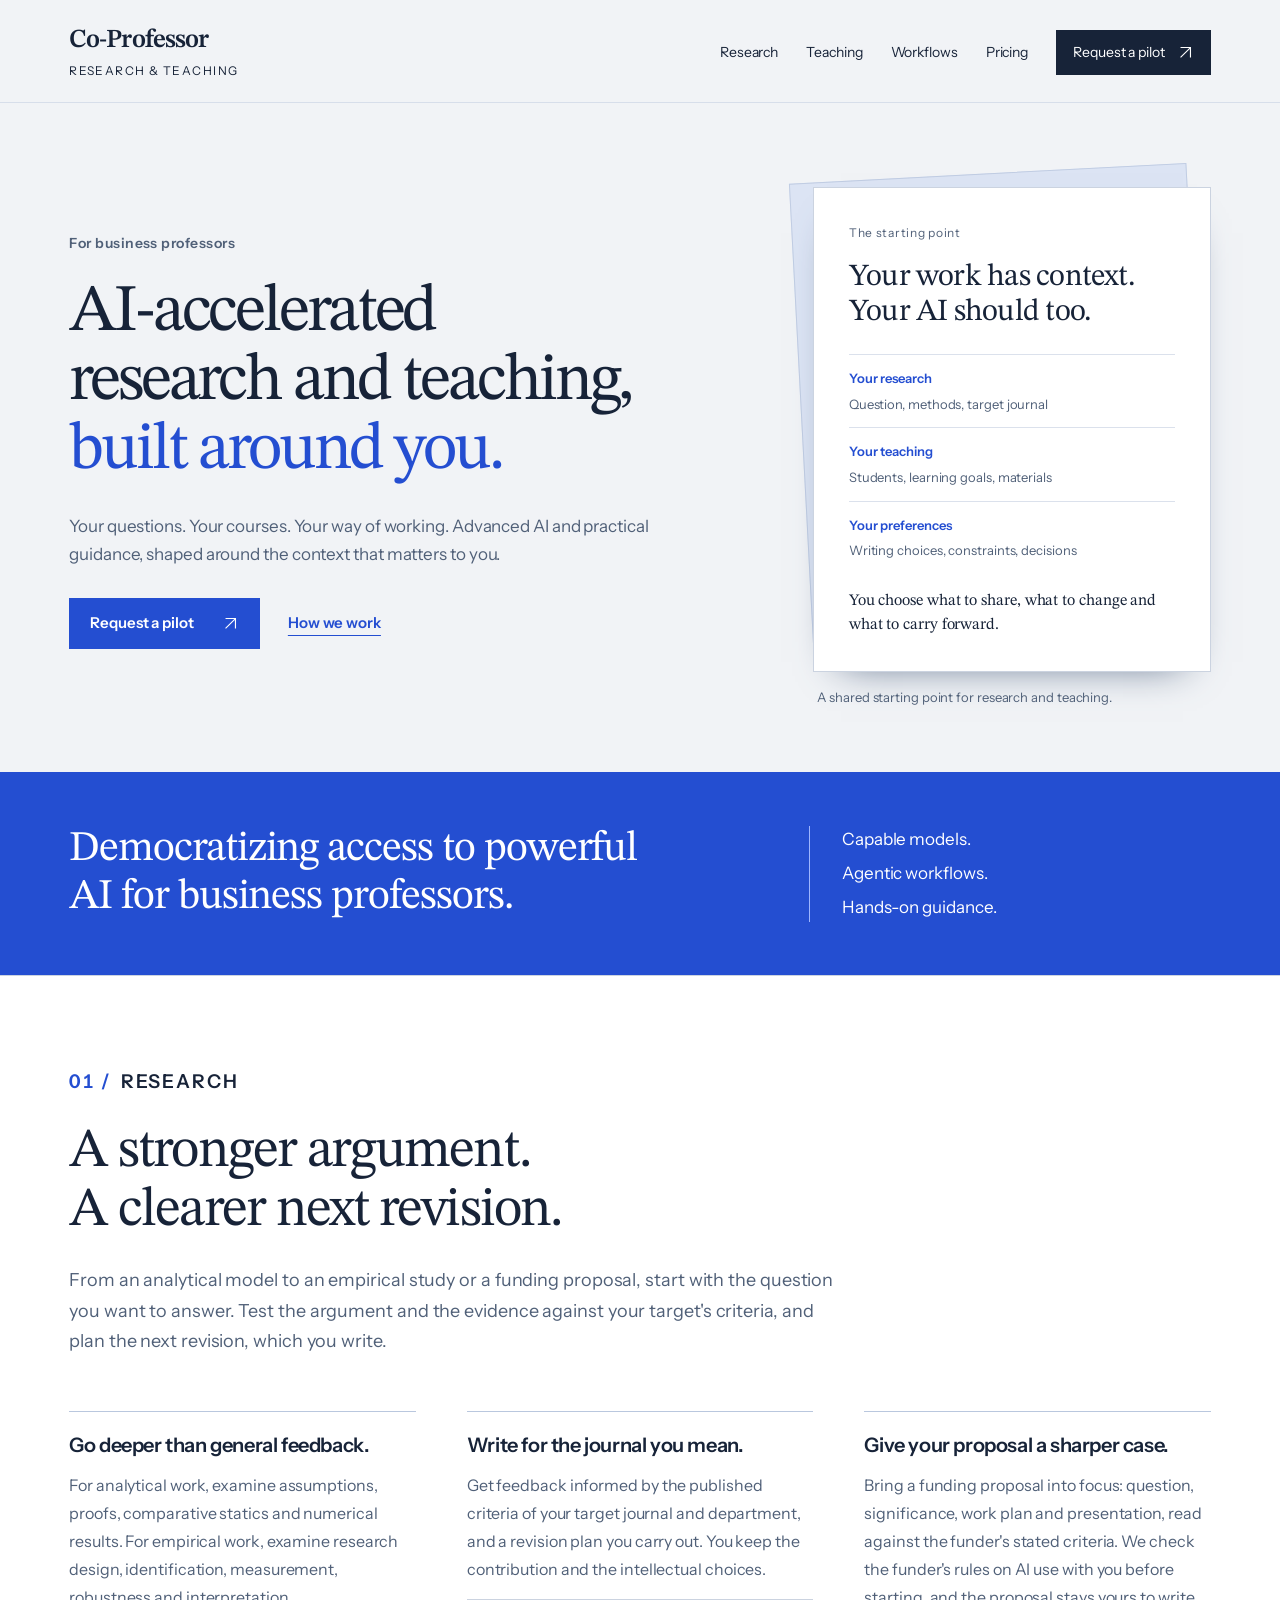
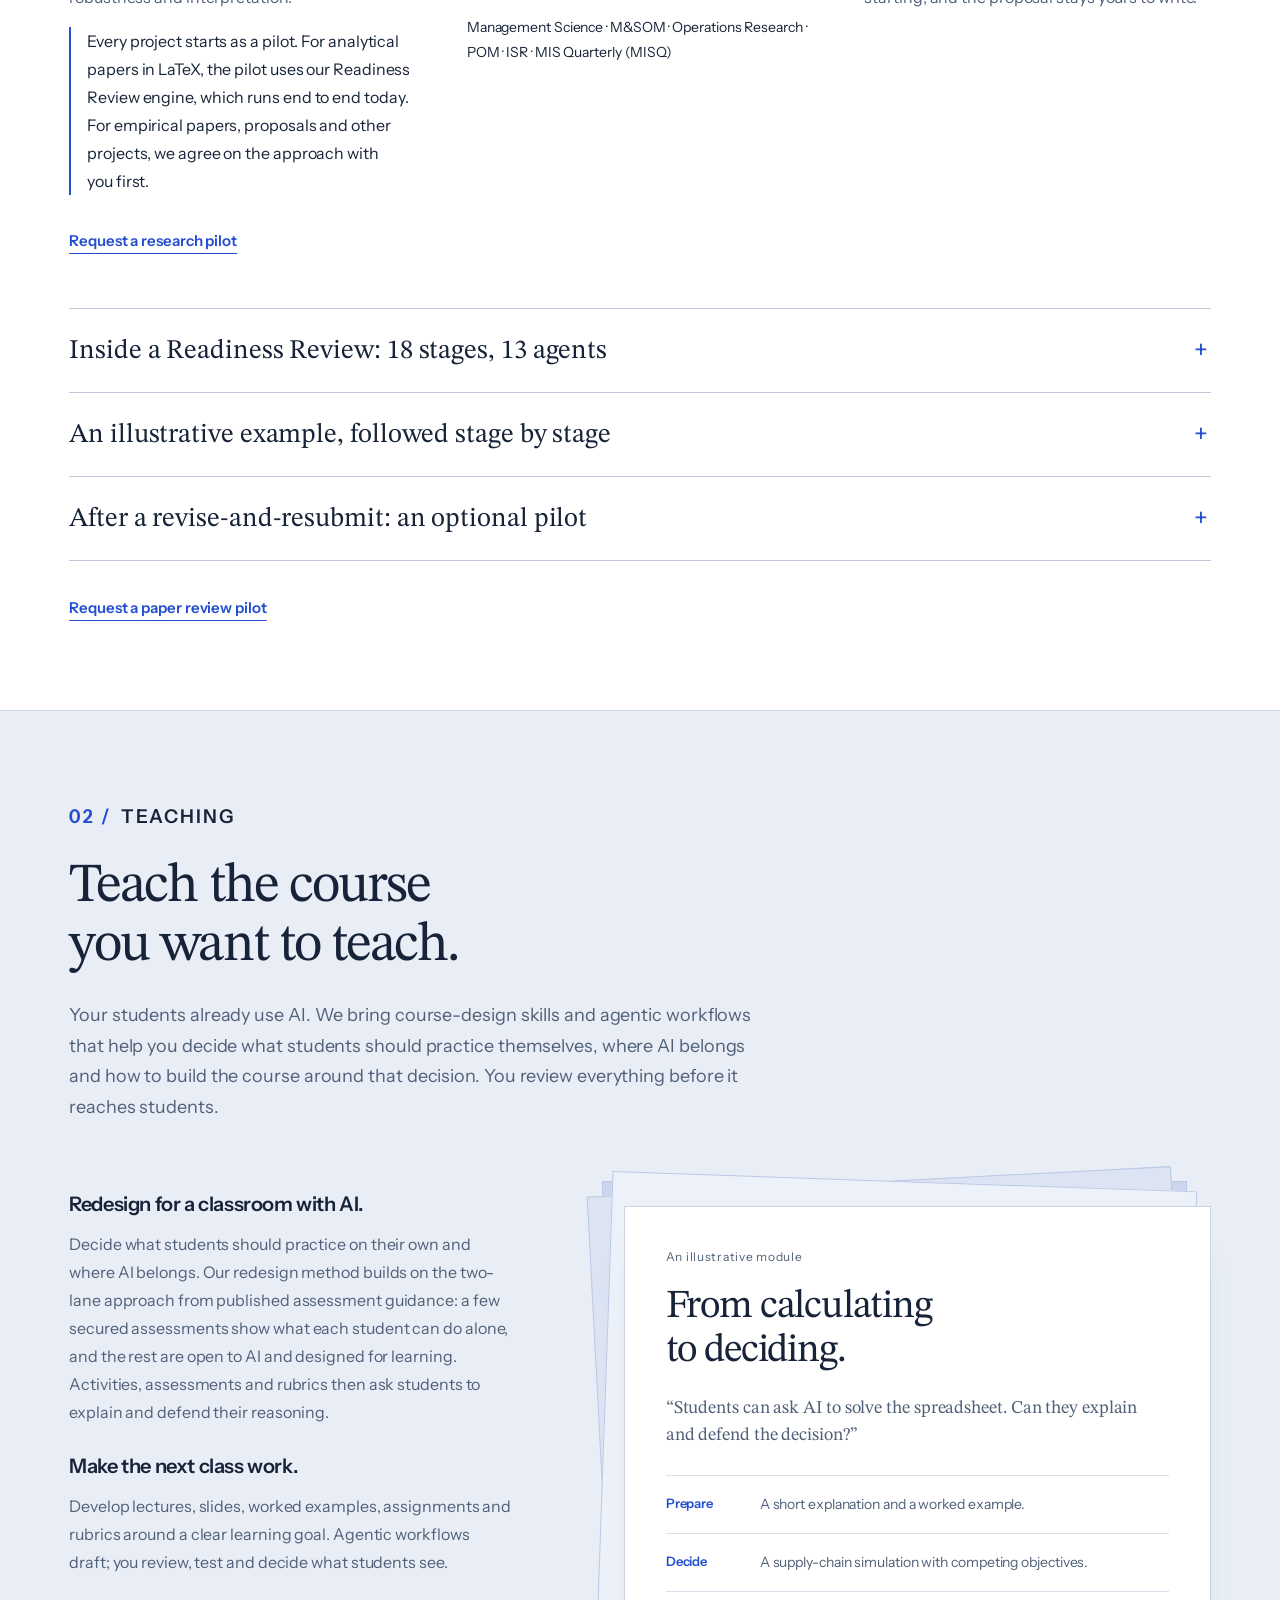
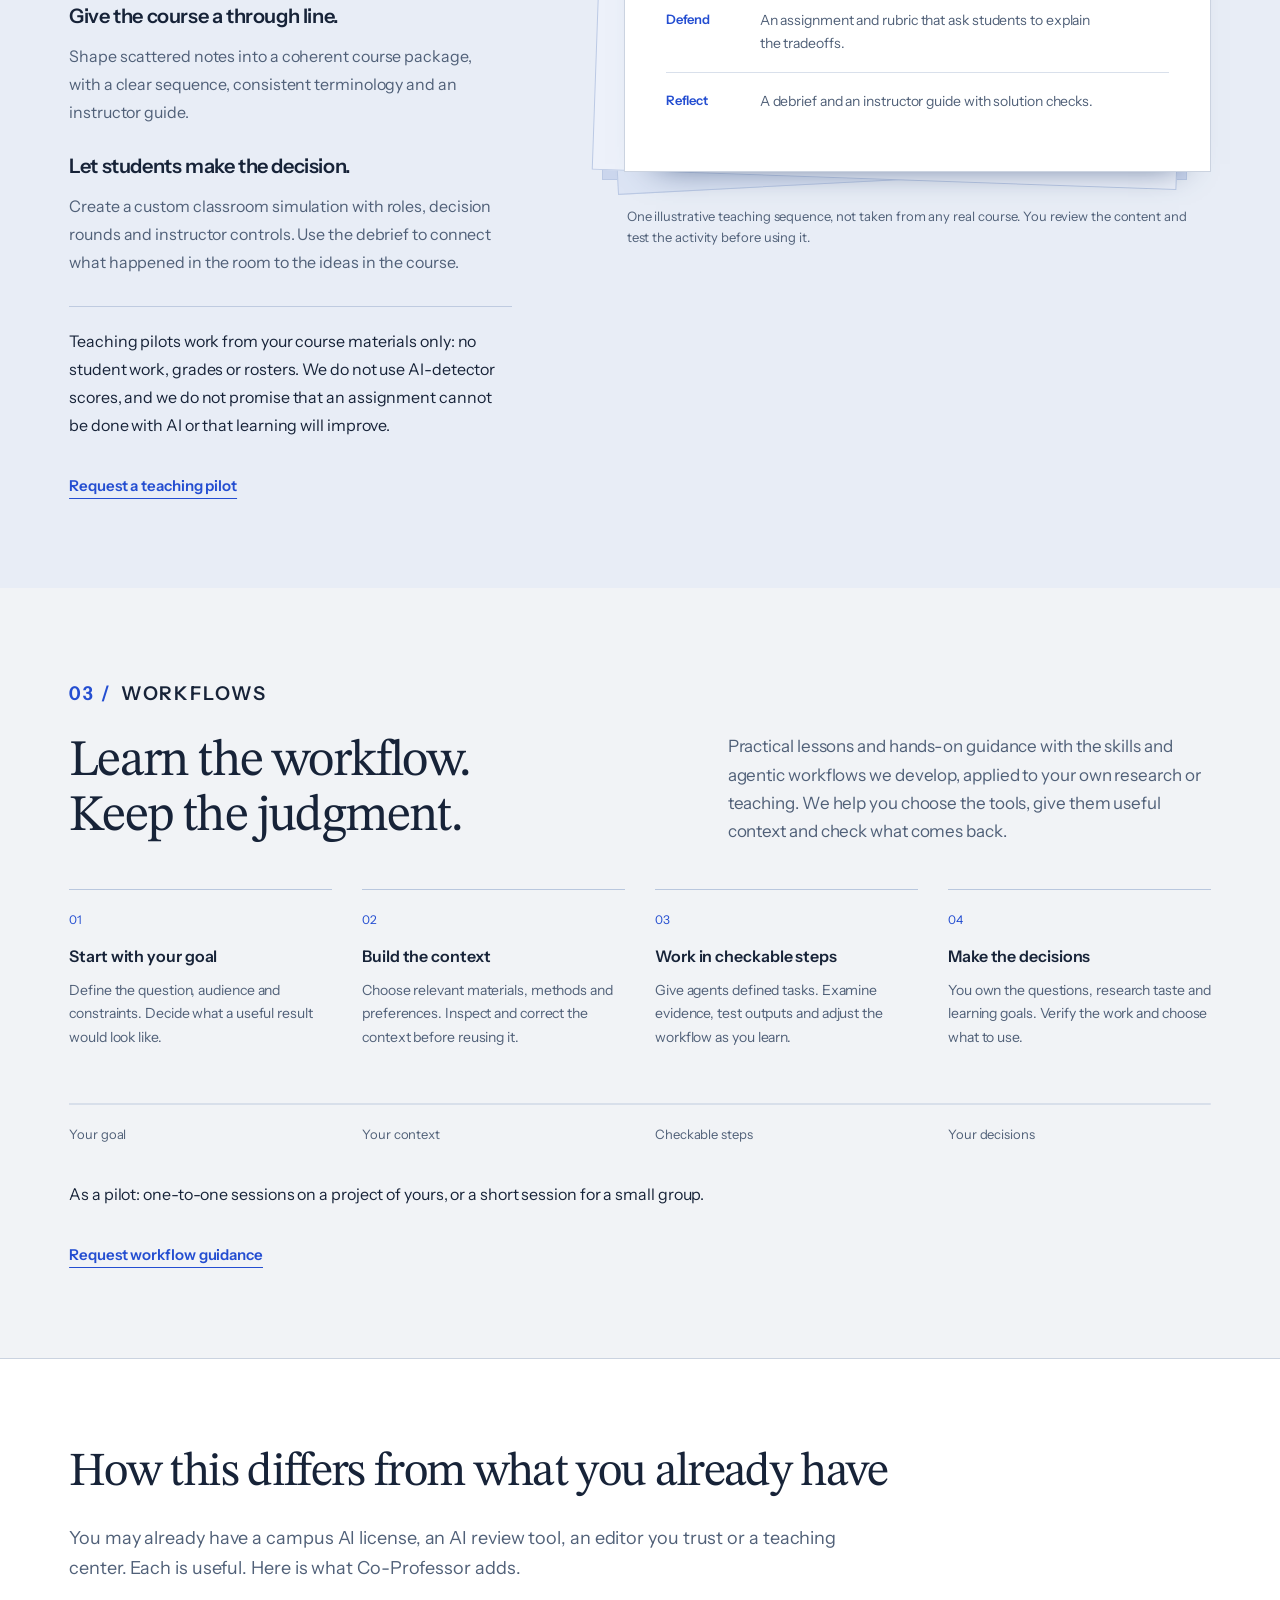
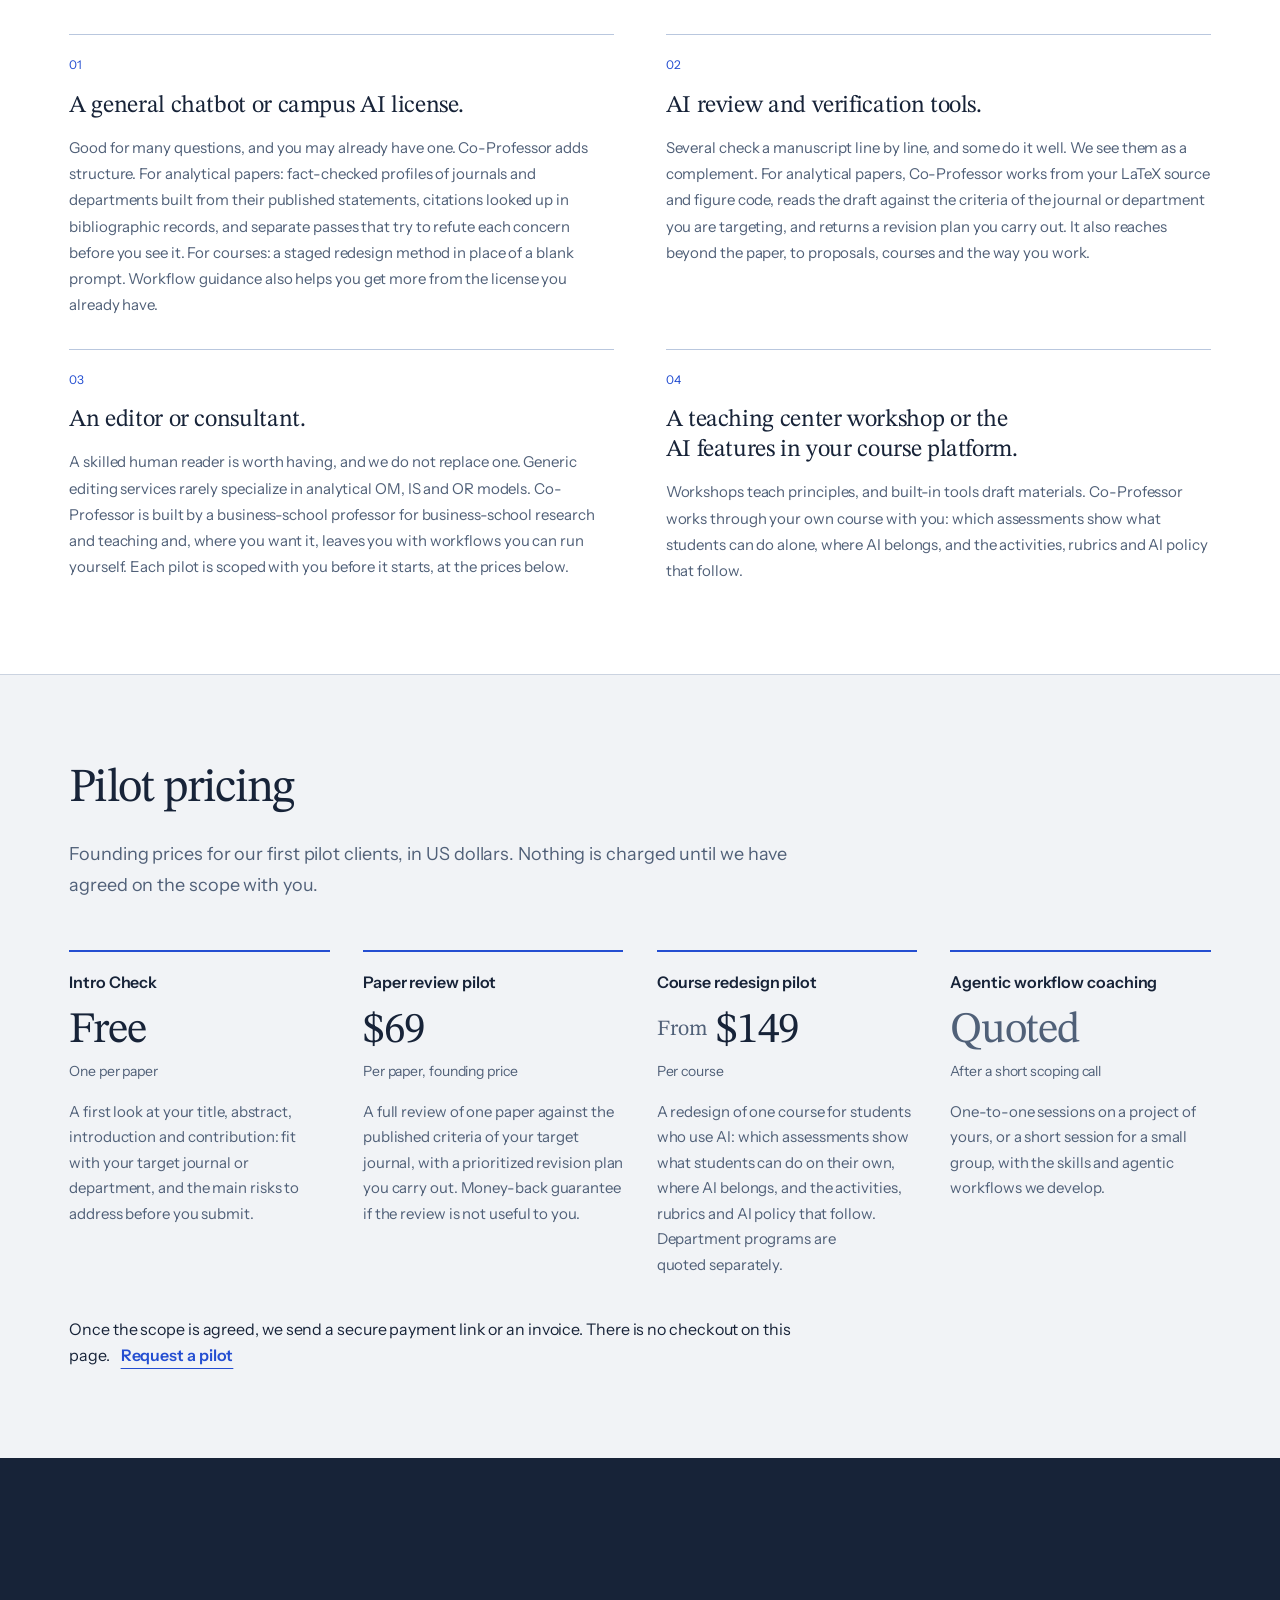
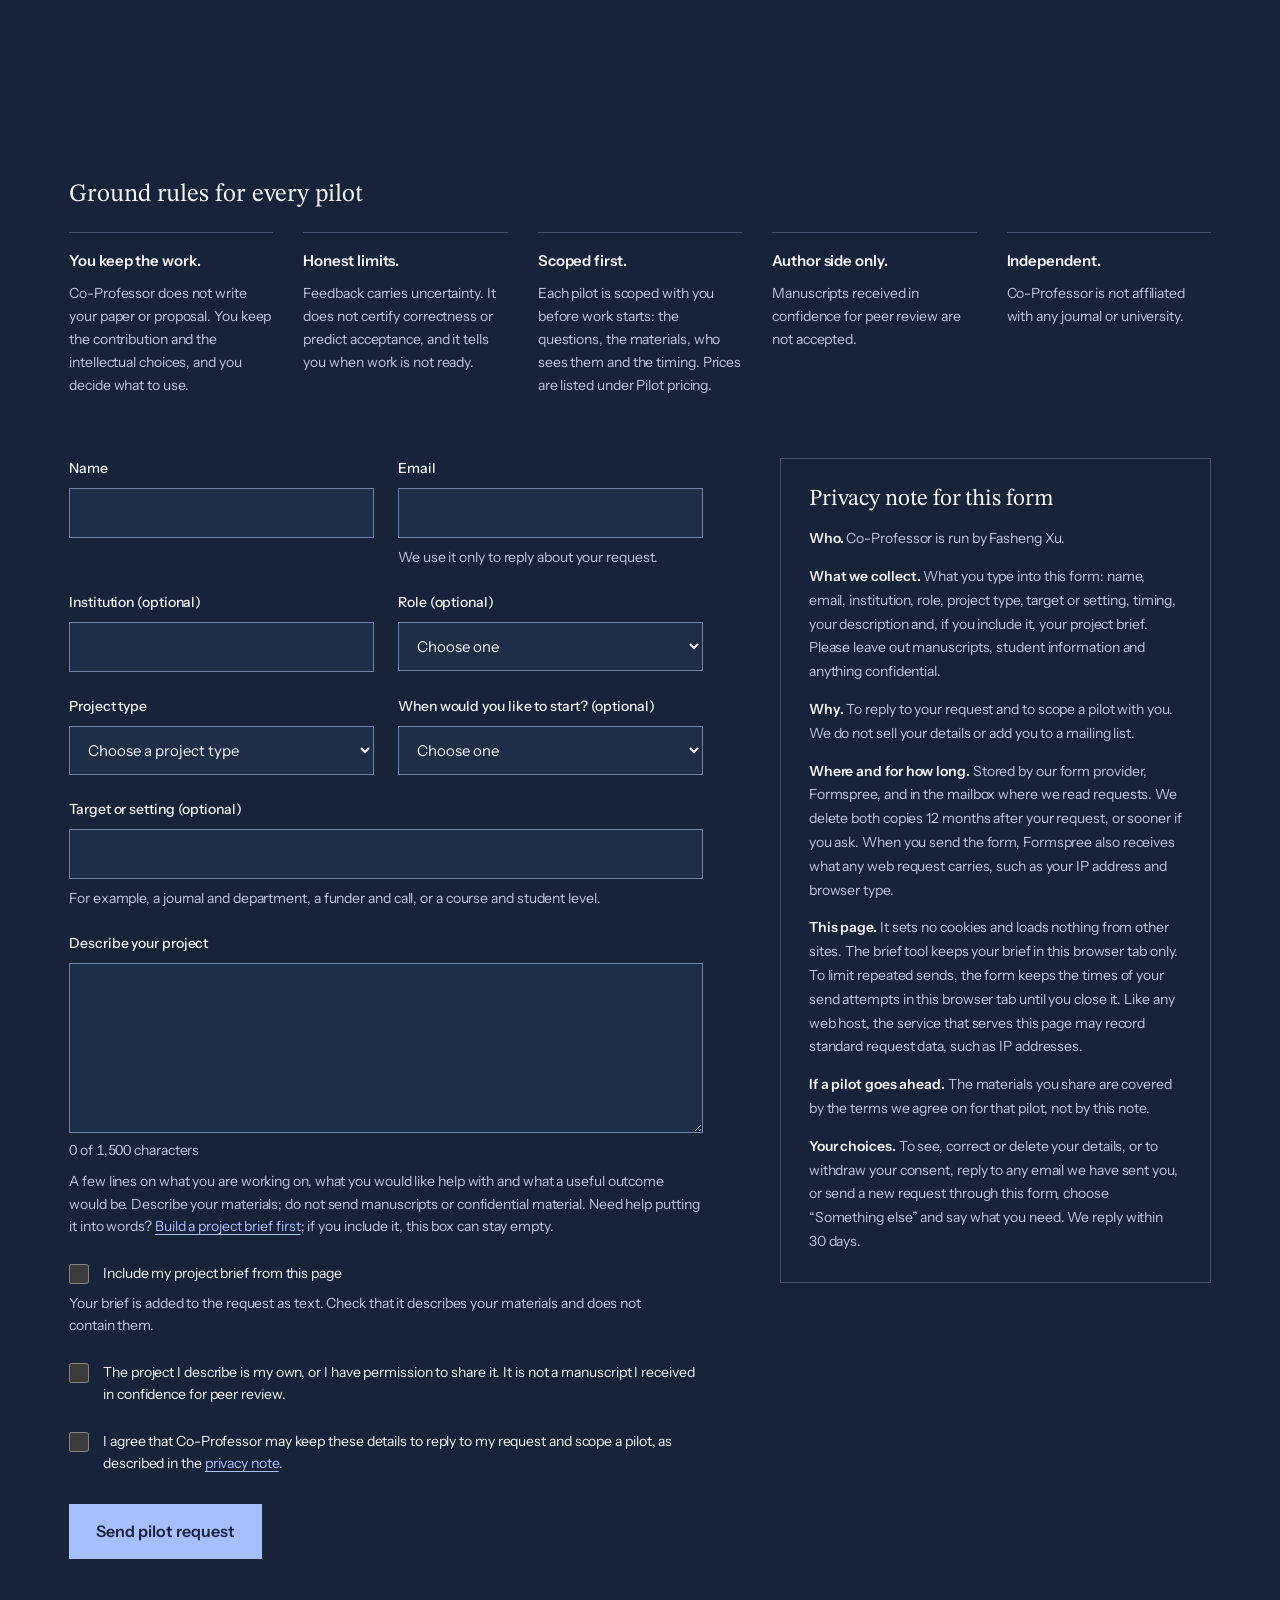
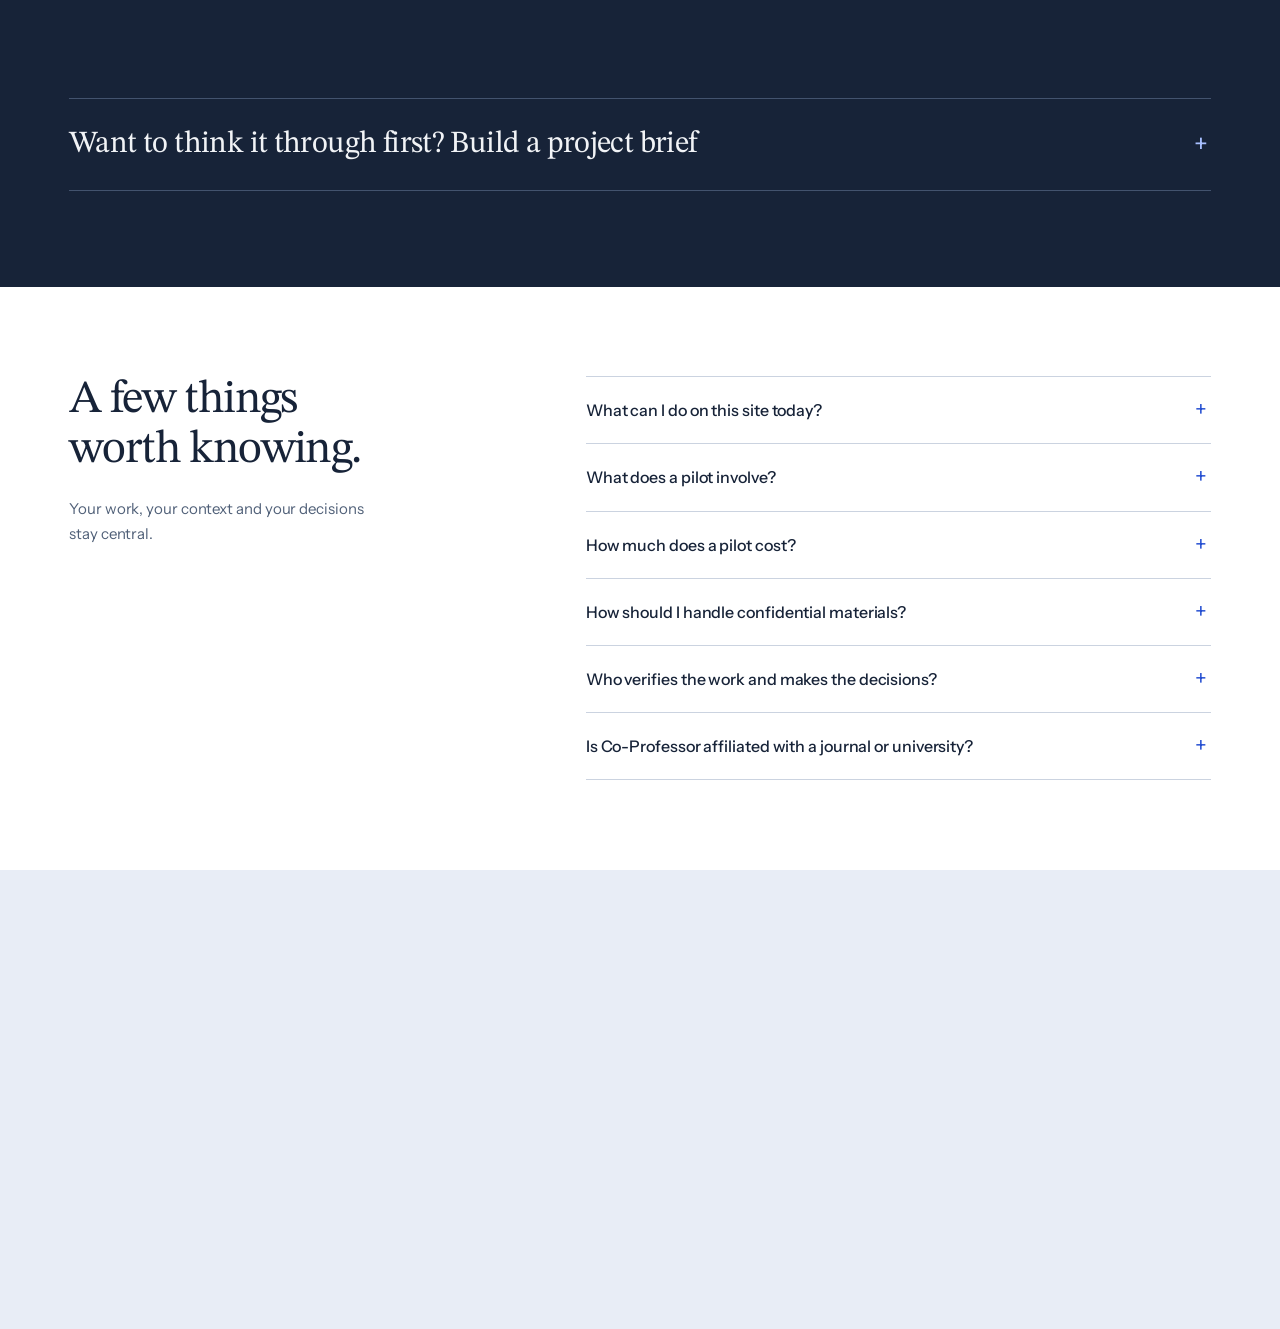
==== commit e5a4d74b: "Co-Professor page: fold the project brief tool into a closed accordion Co-Authored-By: Claude Opus 5" ====
--- a/co-professor/index.html
+++ b/co-professor/index.html
@@ -19,8 +19,8 @@
   <link rel="icon" href="data:image/svg+xml,%3Csvg xmlns='http://www.w3.org/2000/svg' viewBox='0 0 64 64'%3E%3Crect width='64' height='64' fill='%23f1f3f6'/%3E%3Ctext x='12' y='48' font-family='Georgia,serif' font-size='48' fill='%23244ed1'%3EC%3C/text%3E%3C/svg%3E">
   <link rel="preload" href="fonts/stix-two-text.woff2" as="font" type="font/woff2" crossorigin>
   <link rel="preload" href="fonts/instrument-sans.woff2" as="font" type="font/woff2" crossorigin>
-  <link rel="stylesheet" href="live.css?v=489447c9f0">
-  <script src="live.js?v=031b5e26c1" defer></script>
+  <link rel="stylesheet" href="live.css?v=4afe01ffb9">
+  <script src="live.js?v=775132c6f9" defer></script>
 </head>
 <body>
 <a class="skip" href="#main">Skip to content</a>
@@ -373,8 +373,10 @@
         </aside>
       </div>
 
-      <div class="brief-block" id="brief">
-        <div class="brief-opening"><h3 id="brief-title">Want to think it through first?</h3><p class="chapter-intro">Build a project brief: choose a starting point, add your context and leave with an editable brief. It stays in this browser tab until you copy it, download it or add it to your request. Nothing is sent on its own.</p></div>
+      <details class="brief-block brief-details" id="brief">
+        <summary><span id="brief-title">Want to think it through first? Build a project brief</span><span class="disclosure-symbol" aria-hidden="true"></span></summary>
+        <div class="brief-body">
+        <p class="chapter-intro">Build a project brief: choose a starting point, add your context and leave with an editable brief. It stays in this browser tab until you copy it, download it or add it to your request. Nothing is sent on its own.</p>
         <p class="noscript-note" id="brief-fallback">The brief tool needs JavaScript. If it does not appear, please turn JavaScript on or open this page in another browser.</p>
         <div class="composer" id="composer" hidden>
           <div class="brief-inputs">
@@ -396,7 +398,8 @@
             <p class="brief-status" id="brief-status" role="status" aria-live="polite"></p>
           </div>
         </div>
-      </div>
+        </div>
+      </details>
     </div>
   </section>
 
--- a/co-professor/live.css
+++ b/co-professor/live.css
@@ -346,10 +346,12 @@
 .privacy b { color: var(--p-ink); font-weight: 600; }
 
 /* Project brief tool (inside the navy section) */
-.brief-block { margin-top: clamp(70px, 8vw, 110px); padding-top: clamp(50px, 6vw, 80px); border-top: 1px solid var(--p-line); }
-.brief-opening { max-width: 900px; }
-.brief-opening h3 { font: 400 clamp(32px, 3.2vw, 46px)/1.1 var(--font-display); letter-spacing: -.03em; }
-.brief-opening .chapter-intro { max-width: 68ch; color: var(--p-soft); font-size: 16px; }
+.brief-block { margin-top: clamp(64px, 7vw, 96px); border-block: 1px solid var(--p-line); }
+.brief-details > summary { display: flex; align-items: center; justify-content: space-between; gap: 25px; padding: 26px 0; color: var(--p-ink); font: 400 clamp(26px, 2.4vw, 34px)/1.25 var(--font-display); letter-spacing: -.02em; list-style: none; }
+.brief-details > summary::-webkit-details-marker { display: none; }
+.brief-details .disclosure-symbol { color: var(--p-accent); }
+.brief-body { padding-bottom: clamp(36px, 4vw, 56px); }
+.brief-body > .chapter-intro { max-width: 68ch; color: var(--p-soft); font-size: 16px; }
 .composer { display: grid; grid-template-columns: minmax(0, .83fr) minmax(0, 1.15fr); gap: clamp(40px, 6vw, 88px); margin-top: 44px; }
 .task-choice { margin: 0; padding: 0; border: 0; }
 .task-choice legend { margin-bottom: 4px; padding: 0; font: 400 25px/1.2 var(--font-display); }
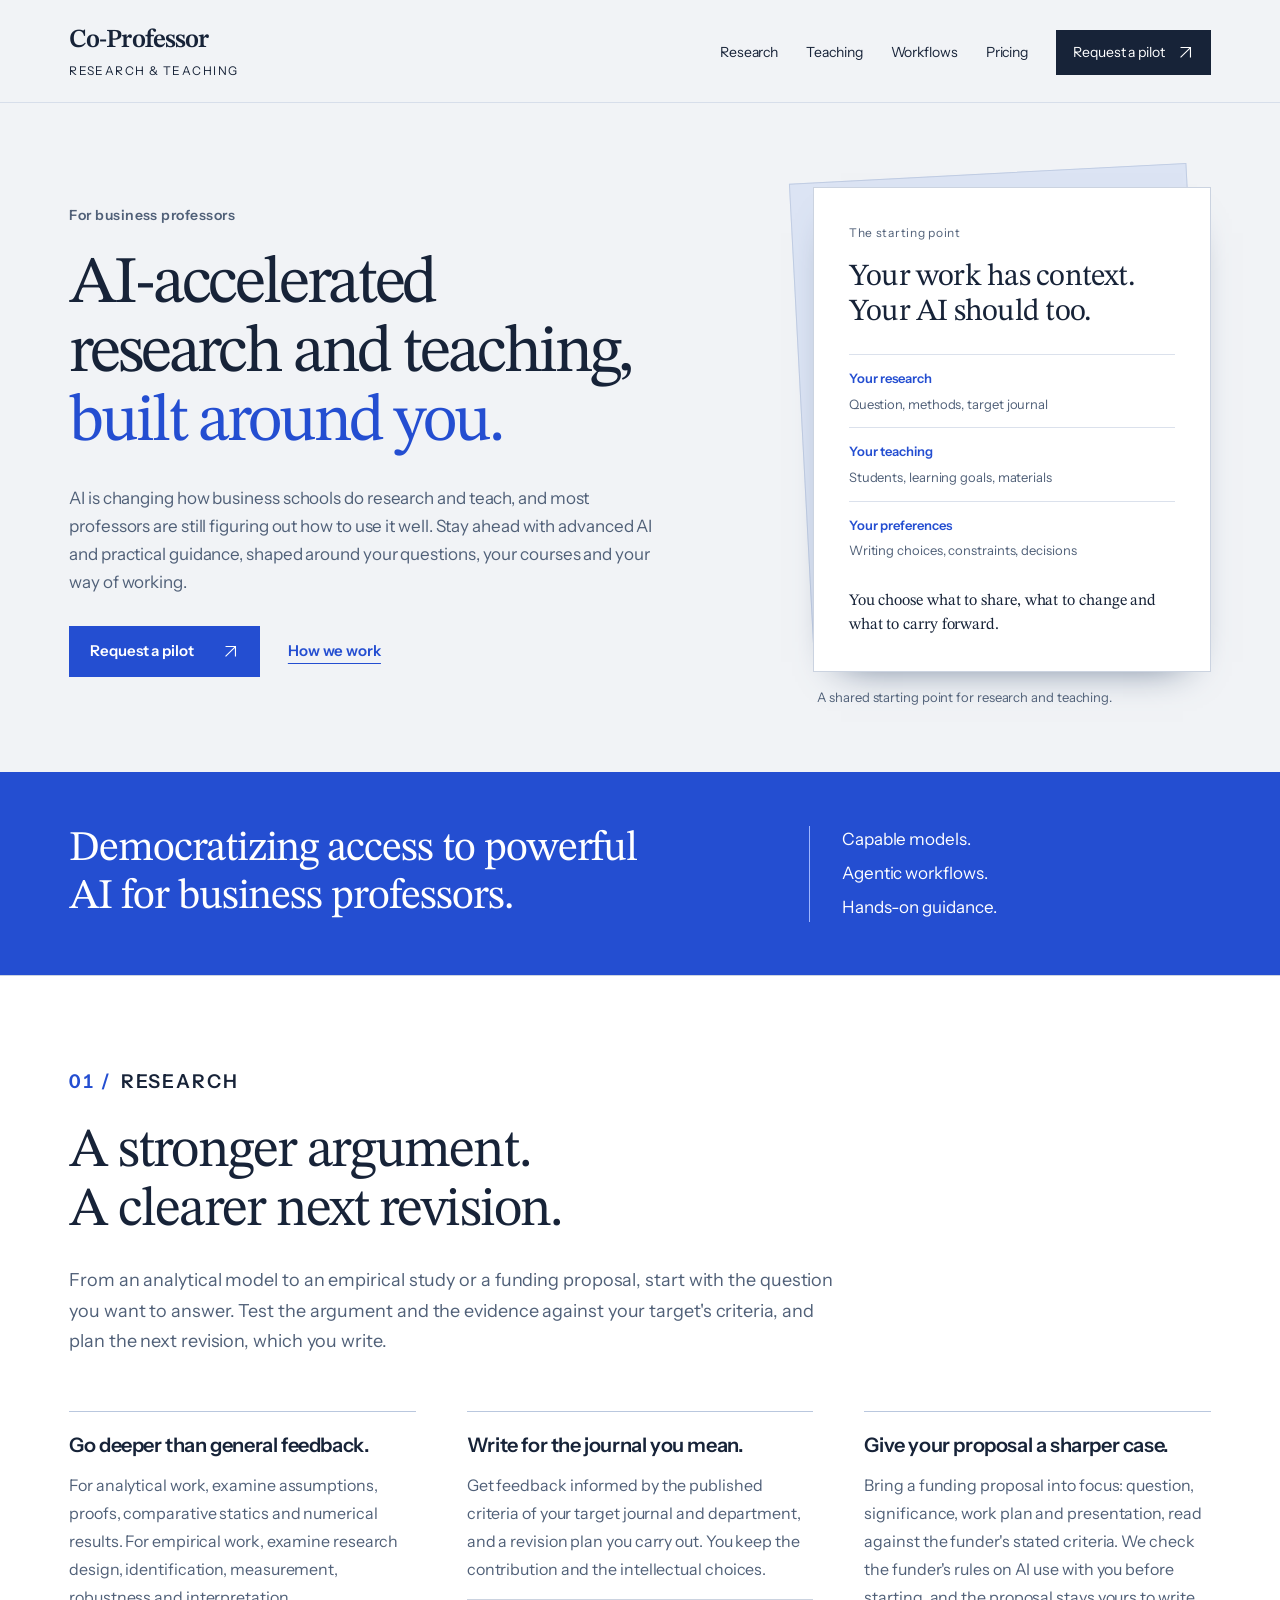
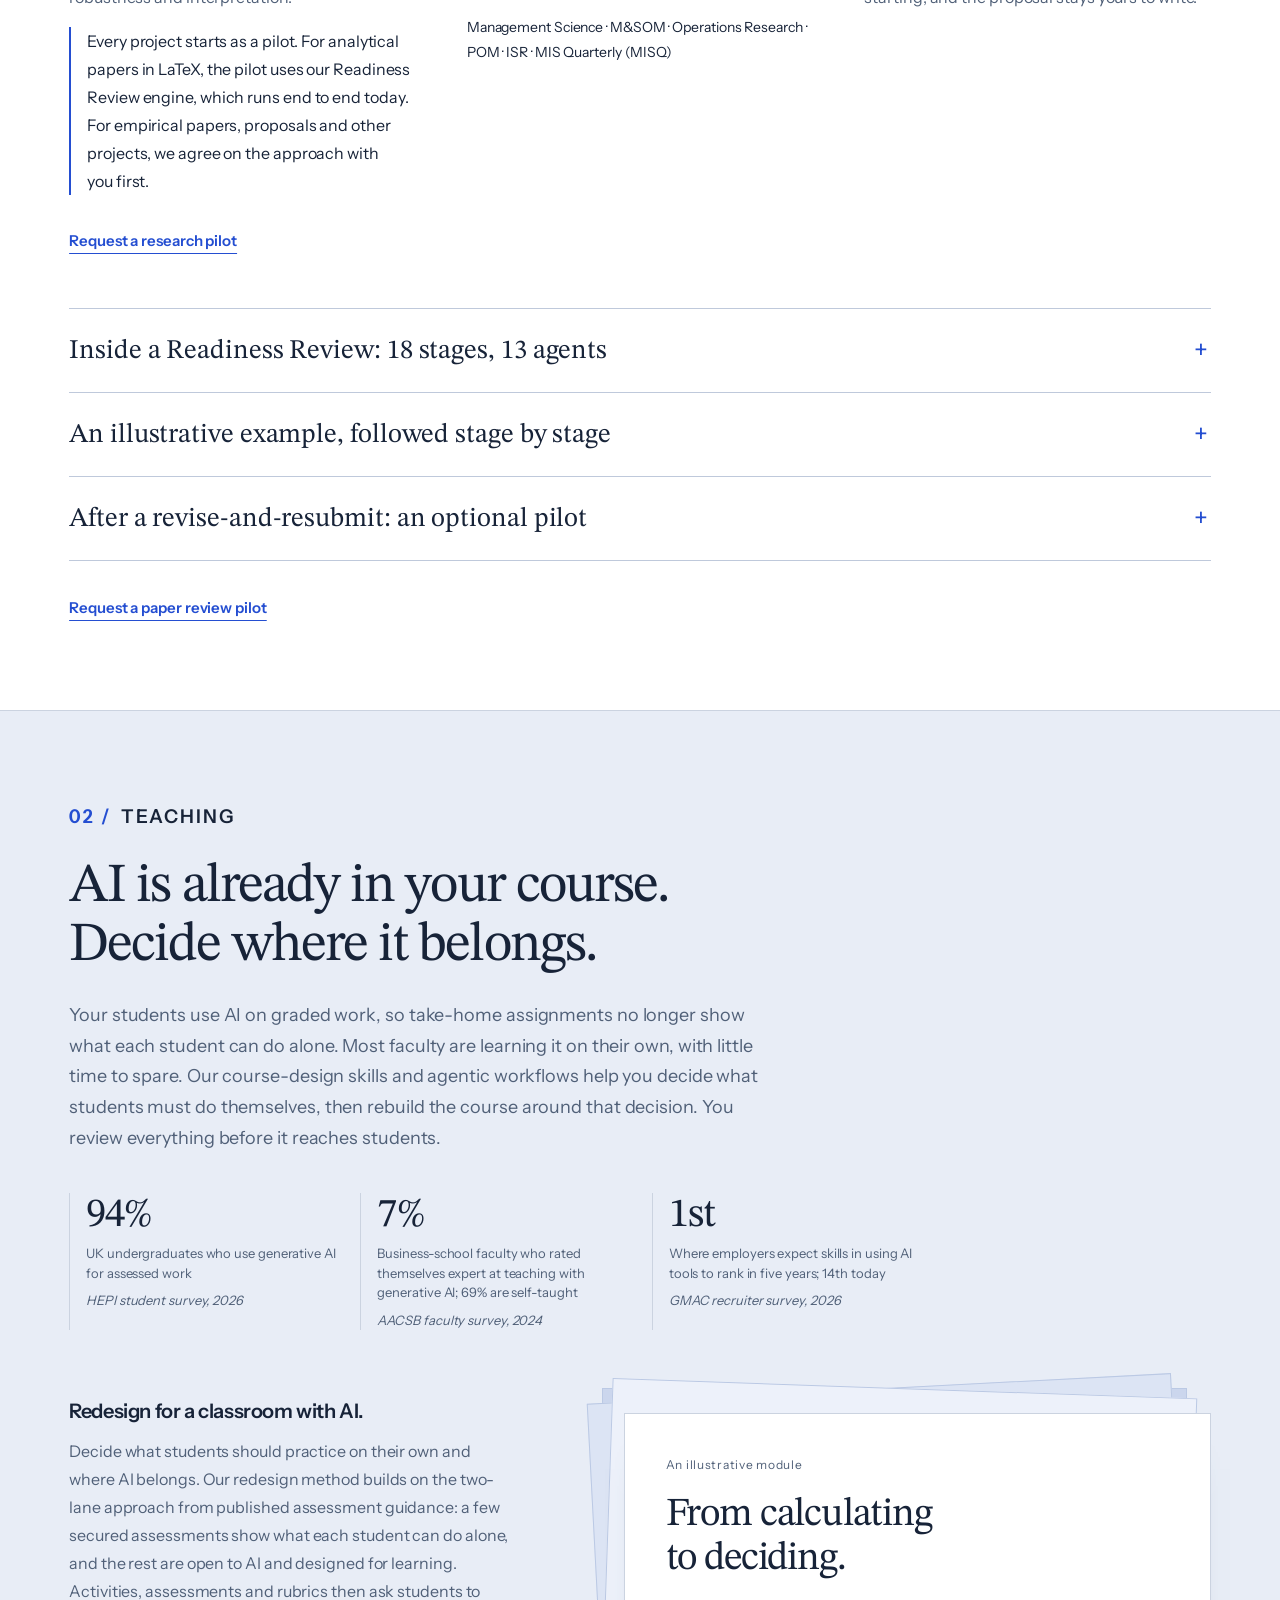
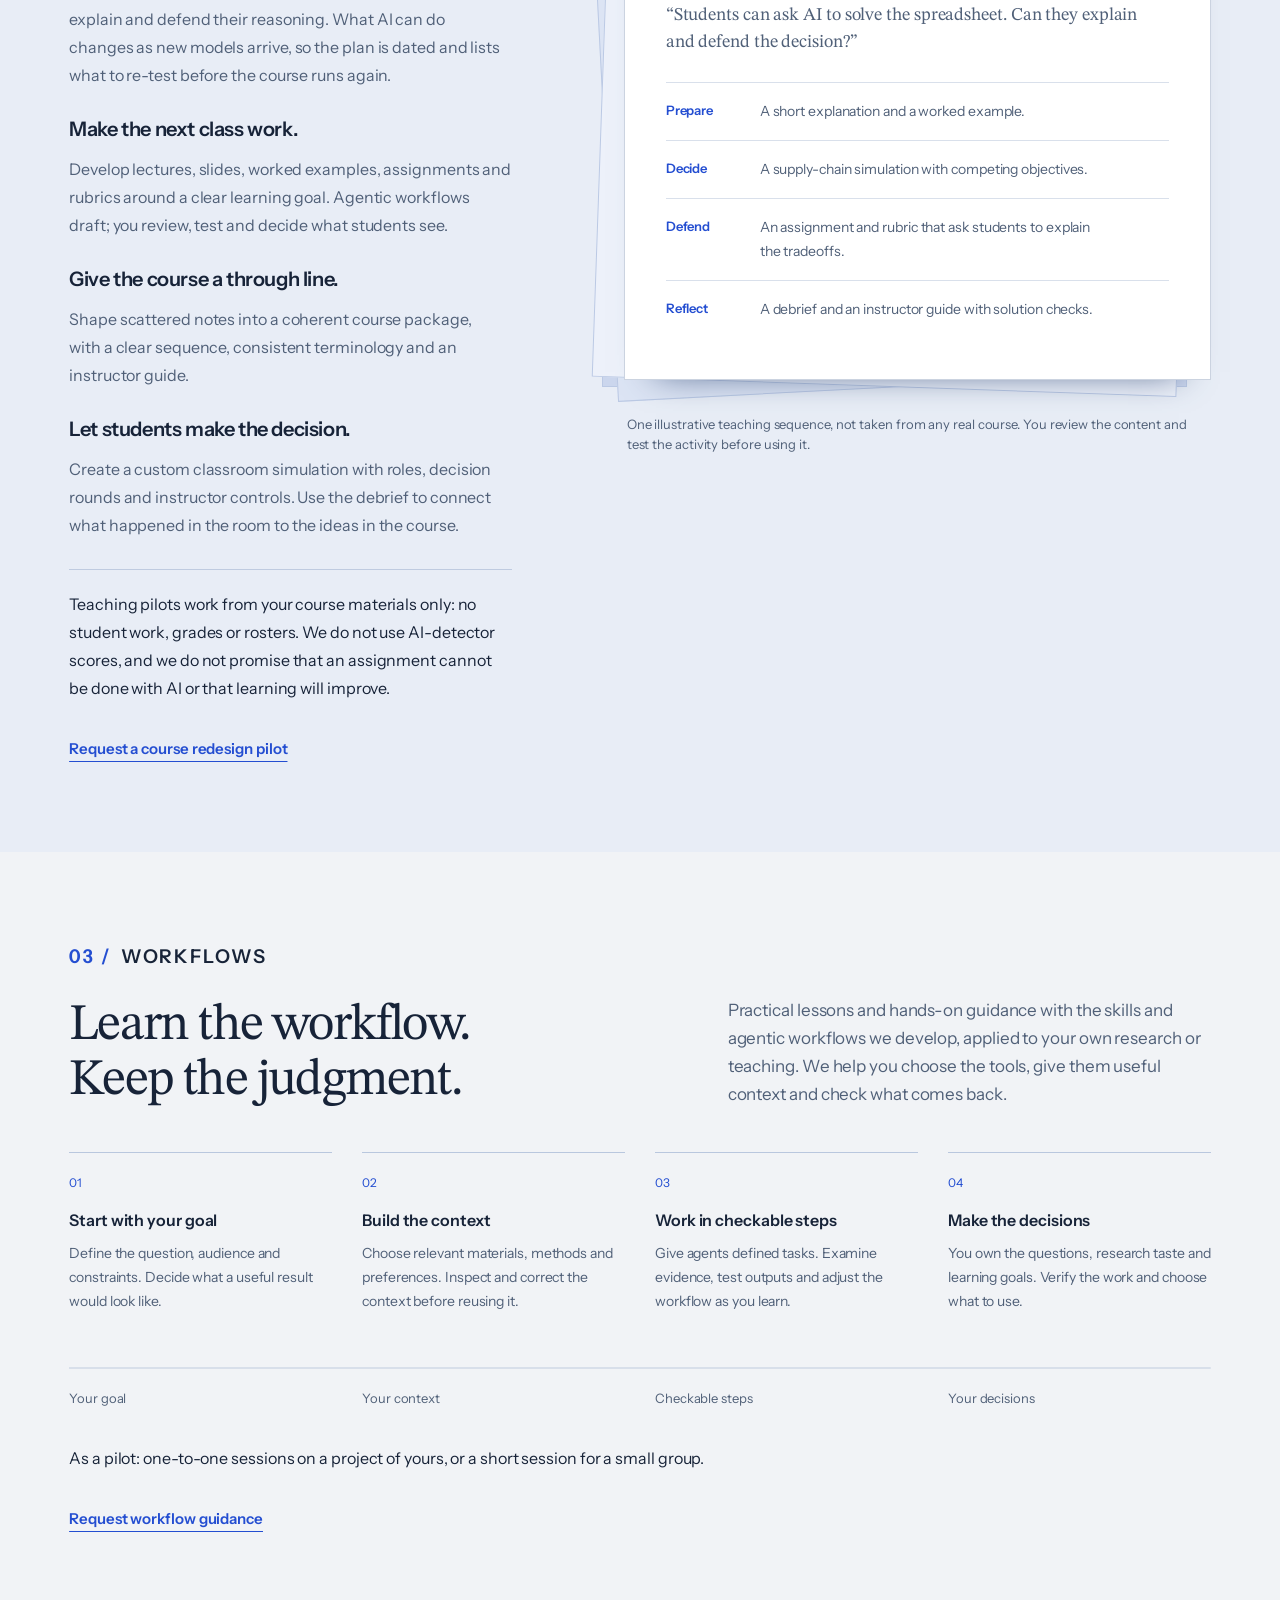
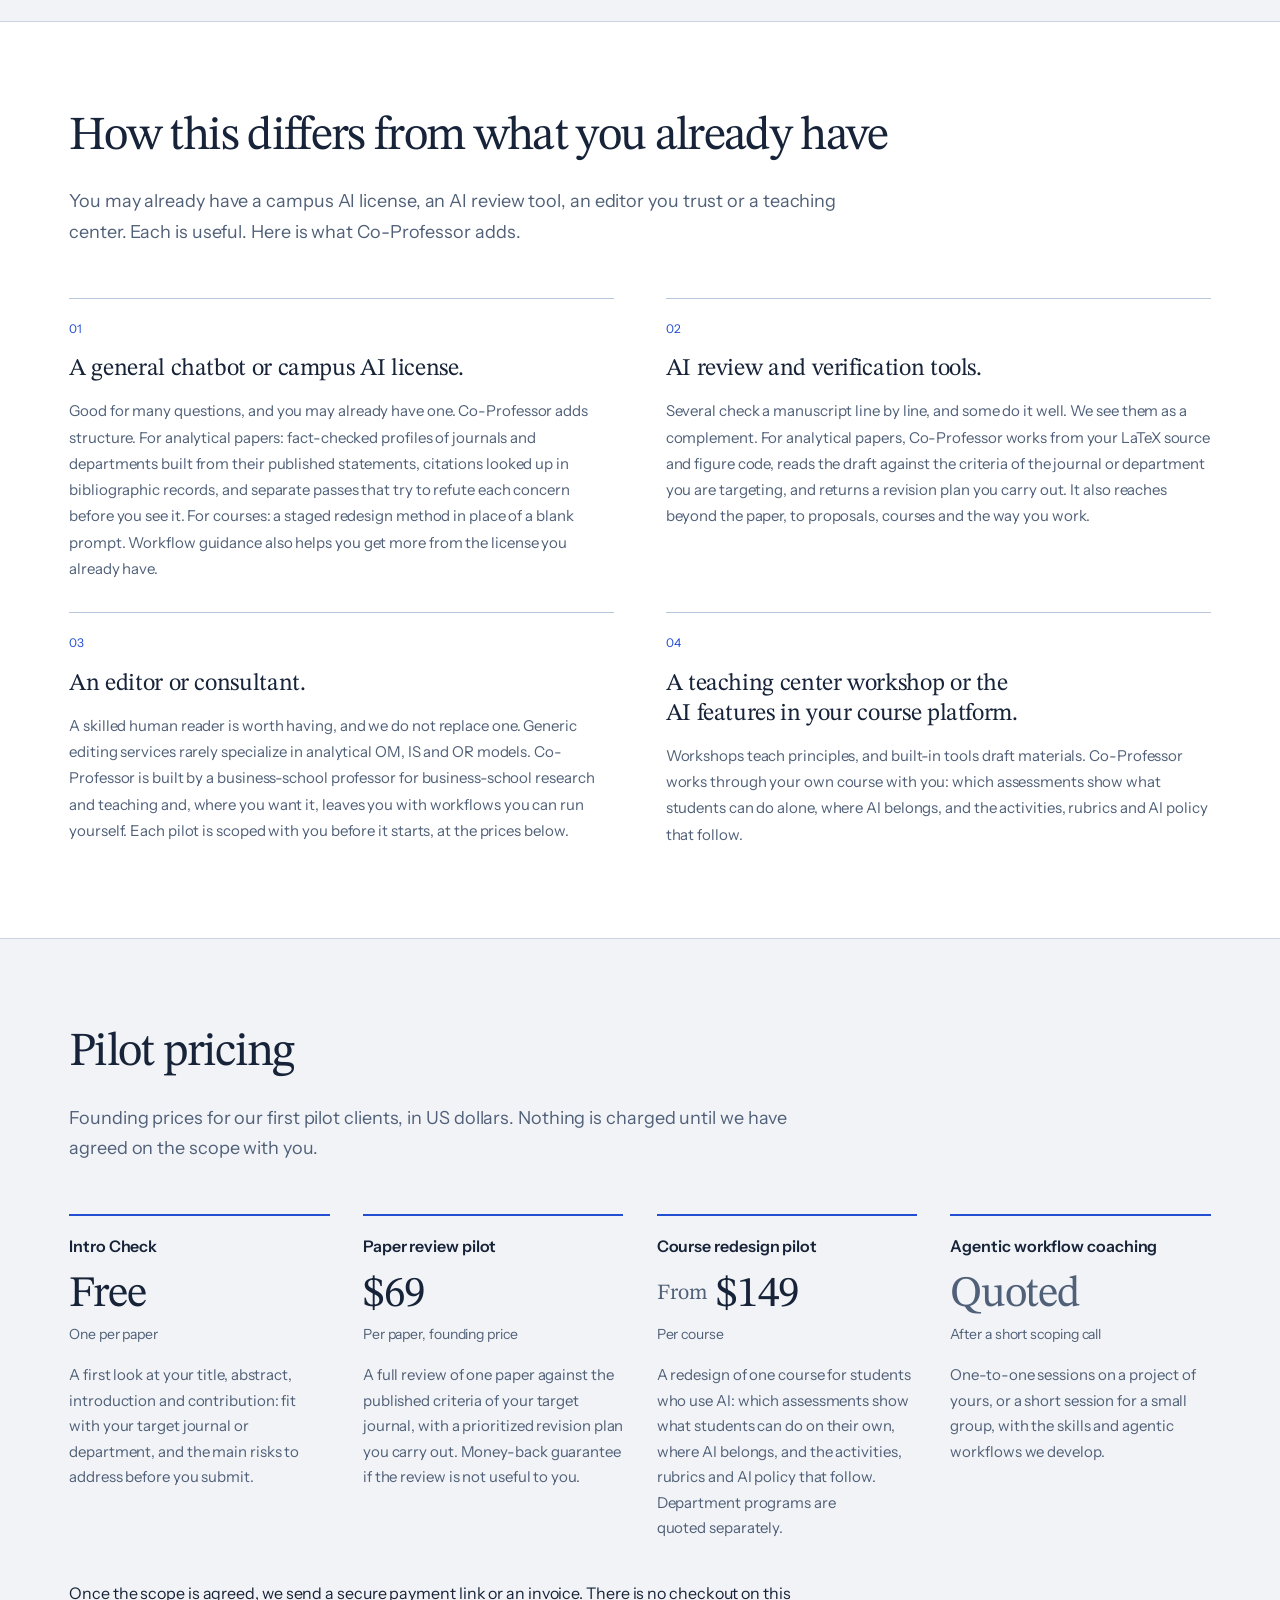
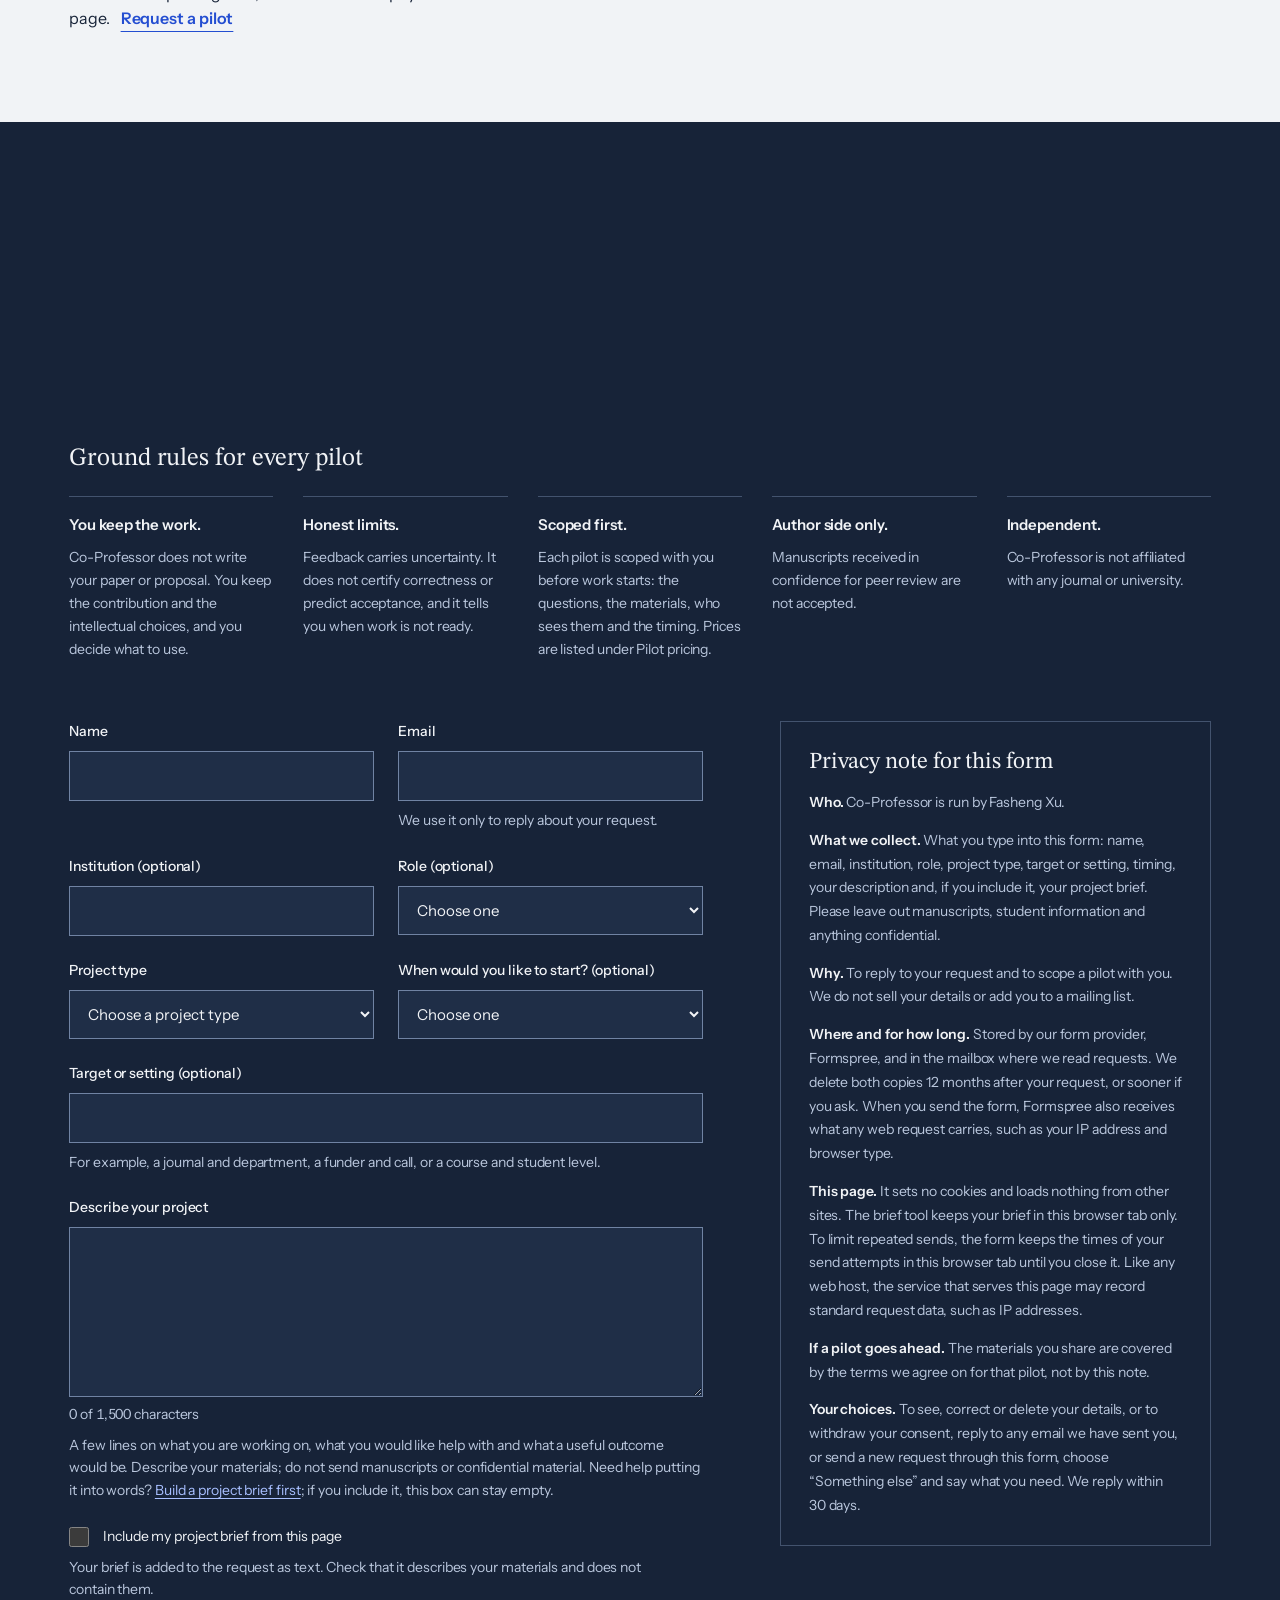
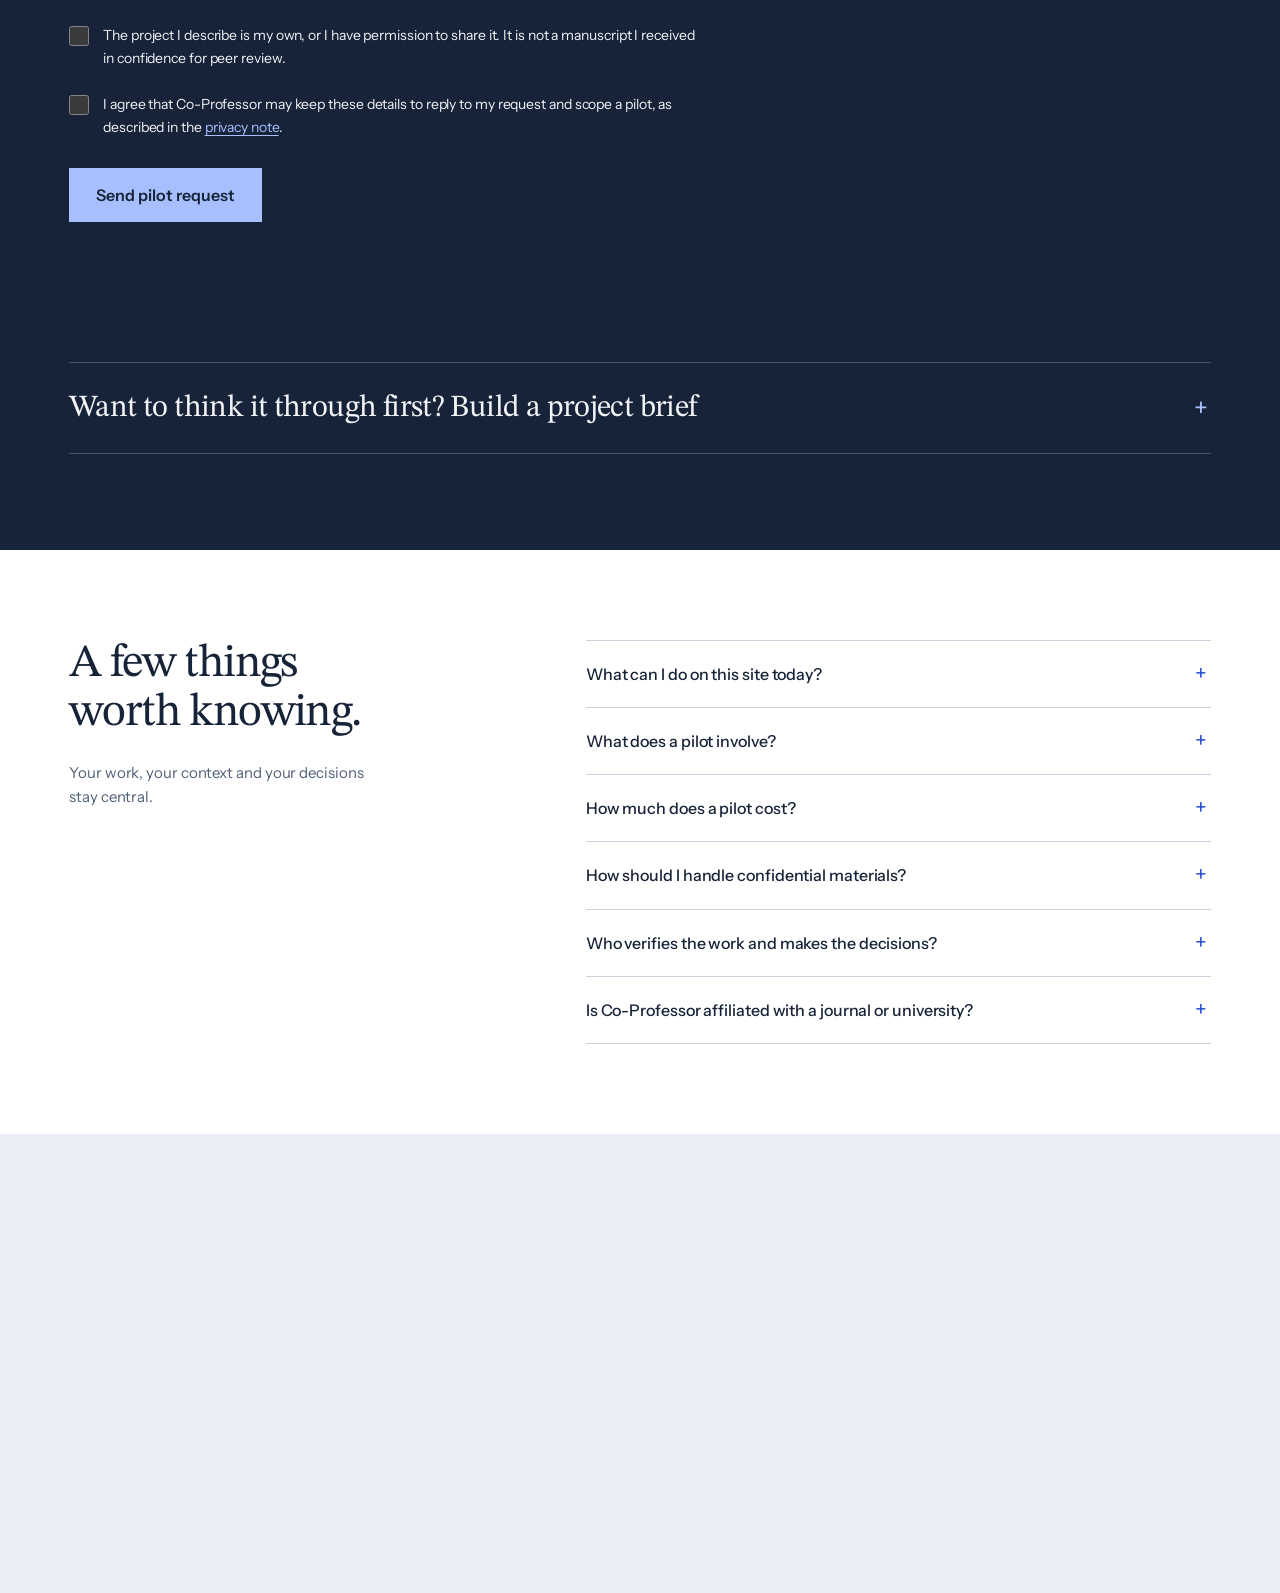
==== commit 33814403: "Co-Professor page: teaching section leads with the AI-era pain, three sourced figures; new hero lede" ====
--- a/co-professor/index.html
+++ b/co-professor/index.html
@@ -19,7 +19,7 @@
   <link rel="icon" href="data:image/svg+xml,%3Csvg xmlns='http://www.w3.org/2000/svg' viewBox='0 0 64 64'%3E%3Crect width='64' height='64' fill='%23f1f3f6'/%3E%3Ctext x='12' y='48' font-family='Georgia,serif' font-size='48' fill='%23244ed1'%3EC%3C/text%3E%3C/svg%3E">
   <link rel="preload" href="fonts/stix-two-text.woff2" as="font" type="font/woff2" crossorigin>
   <link rel="preload" href="fonts/instrument-sans.woff2" as="font" type="font/woff2" crossorigin>
-  <link rel="stylesheet" href="live.css?v=4afe01ffb9">
+  <link rel="stylesheet" href="live.css?v=dafff357d7">
   <script src="live.js?v=775132c6f9" defer></script>
 </head>
 <body>
@@ -34,7 +34,7 @@
       <div class="hero-copy">
         <p class="audience">For business professors</p>
         <h1 id="page-title">AI-accelerated research and teaching, <em>built around you.</em></h1>
-        <p class="introduction">Your questions. Your courses. Your way of working. Advanced AI and practical guidance, shaped around the context that matters to you.</p>
+        <p class="introduction">AI is changing how business schools do research and teach, and most professors are still figuring out how to use it well. Stay ahead with advanced AI and practical guidance, shaped around your questions, your courses and your way of working.</p>
         <div class="hero-actions"><a class="primary-action" href="#pilot">Request a pilot <svg class="link-arrow" viewBox="0 0 24 24" aria-hidden="true" focusable="false"><path d="M5 19 19 5M5 5h14v14"/></svg></a><a class="text-action" href="#ground-rules">How we work</a></div>
       </div>
       <figure class="context-figure" aria-labelledby="context-figure-title">
@@ -244,15 +244,21 @@
 
   <section class="teaching-chapter chapter" id="teaching" aria-labelledby="teaching-title">
     <div class="page-width">
-      <div class="teaching-heading"><p class="chapter-name"><span class="chapter-num">02 /</span> Teaching</p><h2 id="teaching-title">Teach the course<br>you want to teach.</h2><p class="chapter-intro">Your students already use AI. We bring course-design skills and agentic workflows that help you decide what students should practice themselves, where AI belongs and how to build the course around that decision. You review everything before it reaches students.</p></div>
+      <div class="teaching-heading"><p class="chapter-name"><span class="chapter-num">02 /</span> Teaching</p><h2 id="teaching-title">AI is already in your course.<br>Decide where it belongs.</h2><p class="chapter-intro">Your students use AI on graded work, so take-home assignments no longer show what each student can do alone. Most faculty are learning it on their own, with little time to spare. Our course-design skills and agentic workflows help you decide what students must do themselves, then rebuild the course around that decision. You review everything before it reaches students.</p>
+        <dl class="run-stats teaching-stats">
+          <div><dt>UK undergraduates who use generative AI for assessed work <span class="stat-source">HEPI student survey, 2026</span></dt><dd>94%</dd></div>
+          <div><dt>Business-school faculty who rated themselves expert at teaching with generative AI; 69% are self-taught <span class="stat-source">AACSB faculty survey, 2024</span></dt><dd>7%</dd></div>
+          <div><dt>Where employers expect skills in using AI tools to rank in five years; 14th today <span class="stat-source">GMAC recruiter survey, 2026</span></dt><dd>1st</dd></div>
+        </dl>
+      </div>
       <div class="teaching-spread">
         <div class="teaching-prose">
-          <article><h3>Redesign for a classroom with AI.</h3><p>Decide what students should practice on their own and where AI belongs. Our redesign method builds on the two-lane approach from published assessment guidance: a few secured assessments show what each student can do alone, and the rest are open to AI and designed for learning. Activities, assessments and rubrics then ask students to explain and defend their reasoning.</p></article>
+          <article><h3>Redesign for a classroom with AI.</h3><p>Decide what students should practice on their own and where AI belongs. Our redesign method builds on the two-lane approach from published assessment guidance: a few secured assessments show what each student can do alone, and the rest are open to AI and designed for learning. Activities, assessments and rubrics then ask students to explain and defend their reasoning. What AI can do changes as new models arrive, so the plan is dated and lists what to re-test before the course runs again.</p></article>
           <article><h3>Make the next class work.</h3><p>Develop lectures, slides, worked examples, assignments and rubrics around a clear learning goal. Agentic workflows draft; you review, test and decide what students see.</p></article>
           <article><h3>Give the course a through line.</h3><p>Shape scattered notes into a coherent course package, with a clear sequence, consistent terminology and an instructor guide.</p></article>
           <article><h3>Let students make the decision.</h3><p>Create a custom classroom simulation with roles, decision rounds and instructor controls. Use the debrief to connect what happened in the room to the ideas in the course.</p></article>
           <p class="boundaries">Teaching pilots work from your course materials only: no student work, grades or rosters. We do not use AI-detector scores, and we do not promise that an assignment cannot be done with AI or that learning will improve.</p>
-          <a class="text-action route-link" href="#pilot" data-preselect="ai-course">Request a teaching pilot</a>
+          <a class="text-action route-link" href="#pilot" data-preselect="ai-course">Request a course redesign pilot</a>
         </div>
         <figure class="course-figure">
           <div class="course-background" aria-hidden="true"><span></span><span></span><span></span></div>
--- a/co-professor/live.css
+++ b/co-professor/live.css
@@ -241,6 +241,10 @@
 .teaching-heading .chapter-intro { max-width: 60ch; }
 .teaching-spread { display: grid; grid-template-columns: minmax(0, .8fr) minmax(0, 1.1fr); gap: clamp(48px, 7vw, 100px); align-items: start; margin-top: 58px; }
 .teaching-prose { padding-top: 10px; }
+/* Three sourced figures under the teaching intro; reuses the research section's run-stats. */
+.run-stats.teaching-stats { grid-template-columns: repeat(3, minmax(0, 1fr)); gap: 24px; margin-top: 40px; }
+.teaching-stats dt { max-width: 34ch; }
+.stat-source { display: block; margin-top: 8px; color: var(--ink-soft); font-size: var(--fine); font-style: italic; }
 .teaching-prose article + article { margin-top: 27px; }
 .teaching-prose .boundaries { margin-top: 30px; padding-top: 20px; border-top: 1px solid #bfcbe0; color: var(--ink); }
 .course-figure { position: relative; isolation: isolate; padding: 25px 0 0 22px; }
@@ -547,6 +551,7 @@
   .bm-col, .bm-after .bm-three { padding-left: 14px; border-left: 1px solid var(--ink-soft); }
   .run-stats { grid-template-columns: repeat(2, minmax(0, 1fr)); row-gap: 18px; }
   .run-stats dd { font-size: 34px; }
+  .run-stats.teaching-stats { grid-template-columns: minmax(0, 1fr); row-gap: 22px; margin-top: 32px; }
   .trace-figure { padding: 24px 18px; }
   .trace dl div { grid-template-columns: minmax(0, 1fr); gap: 2px; }
   .trace h5 { font-size: 19px; }
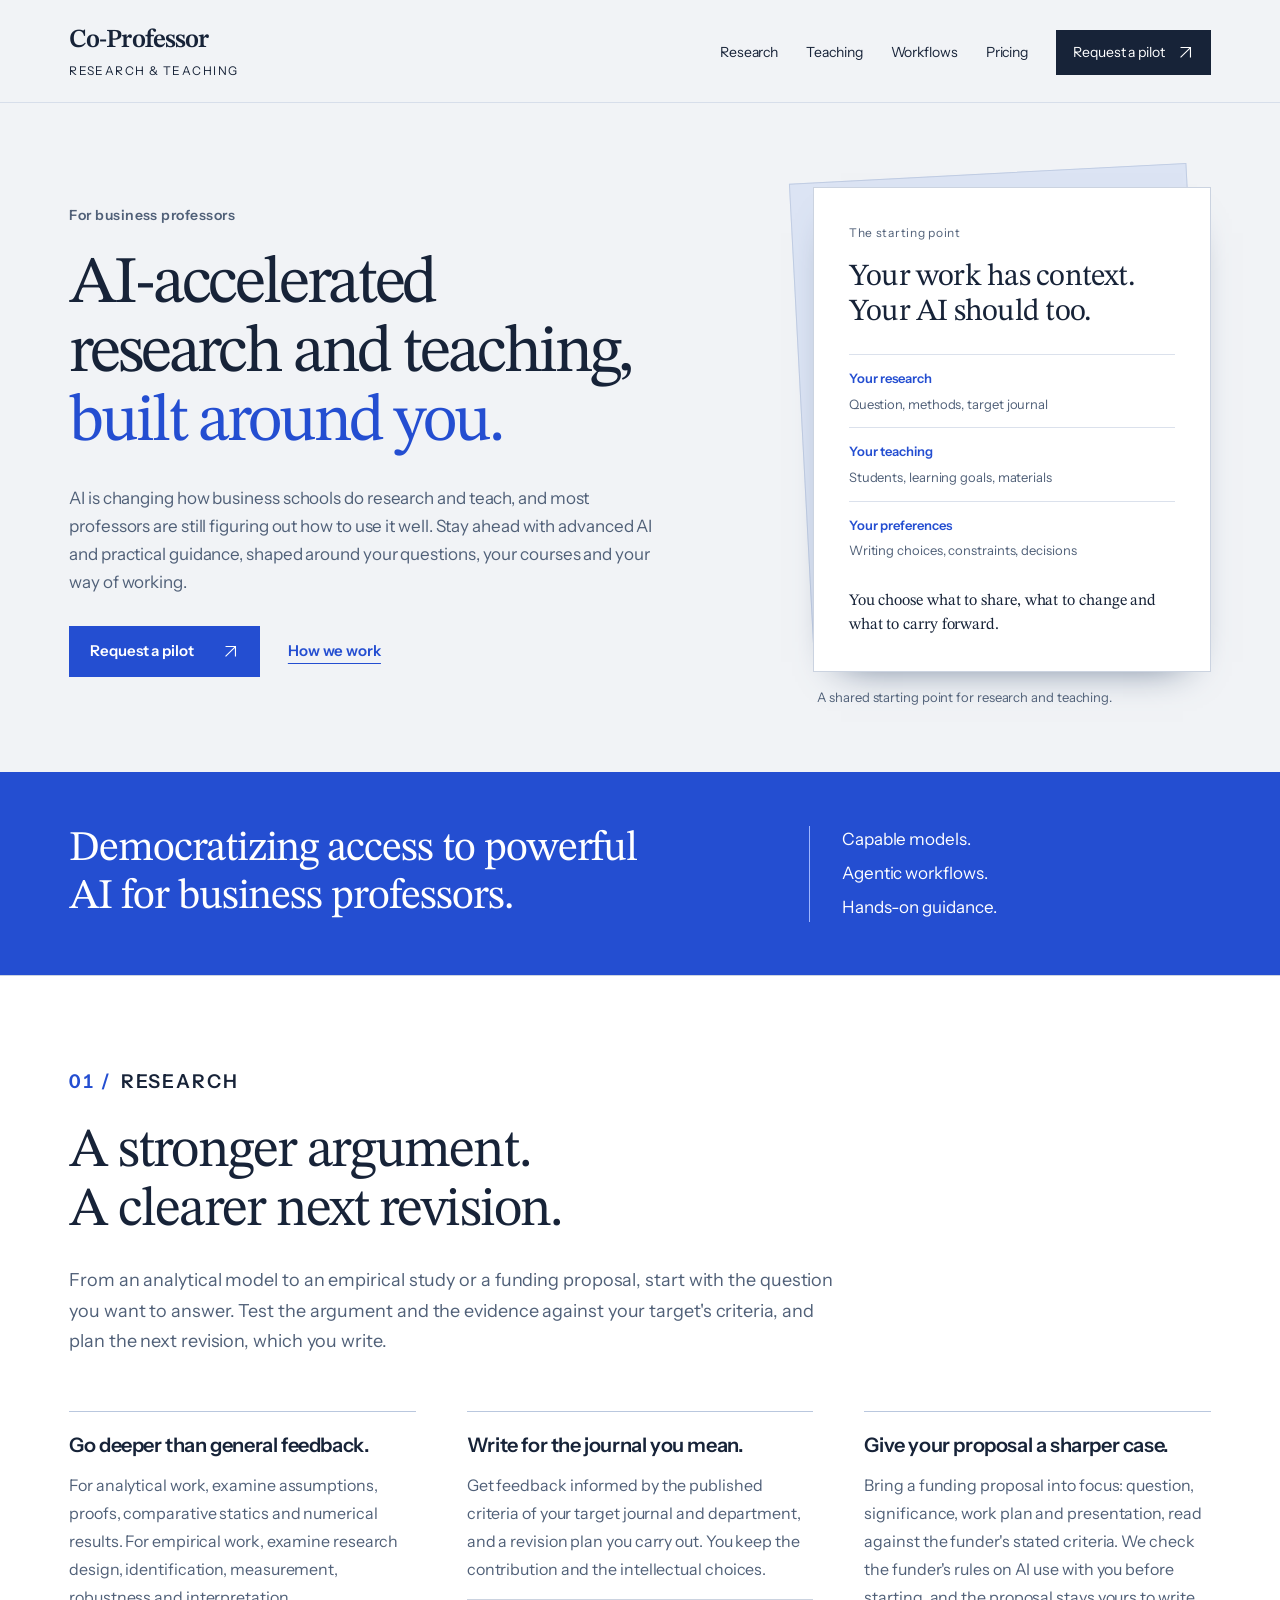
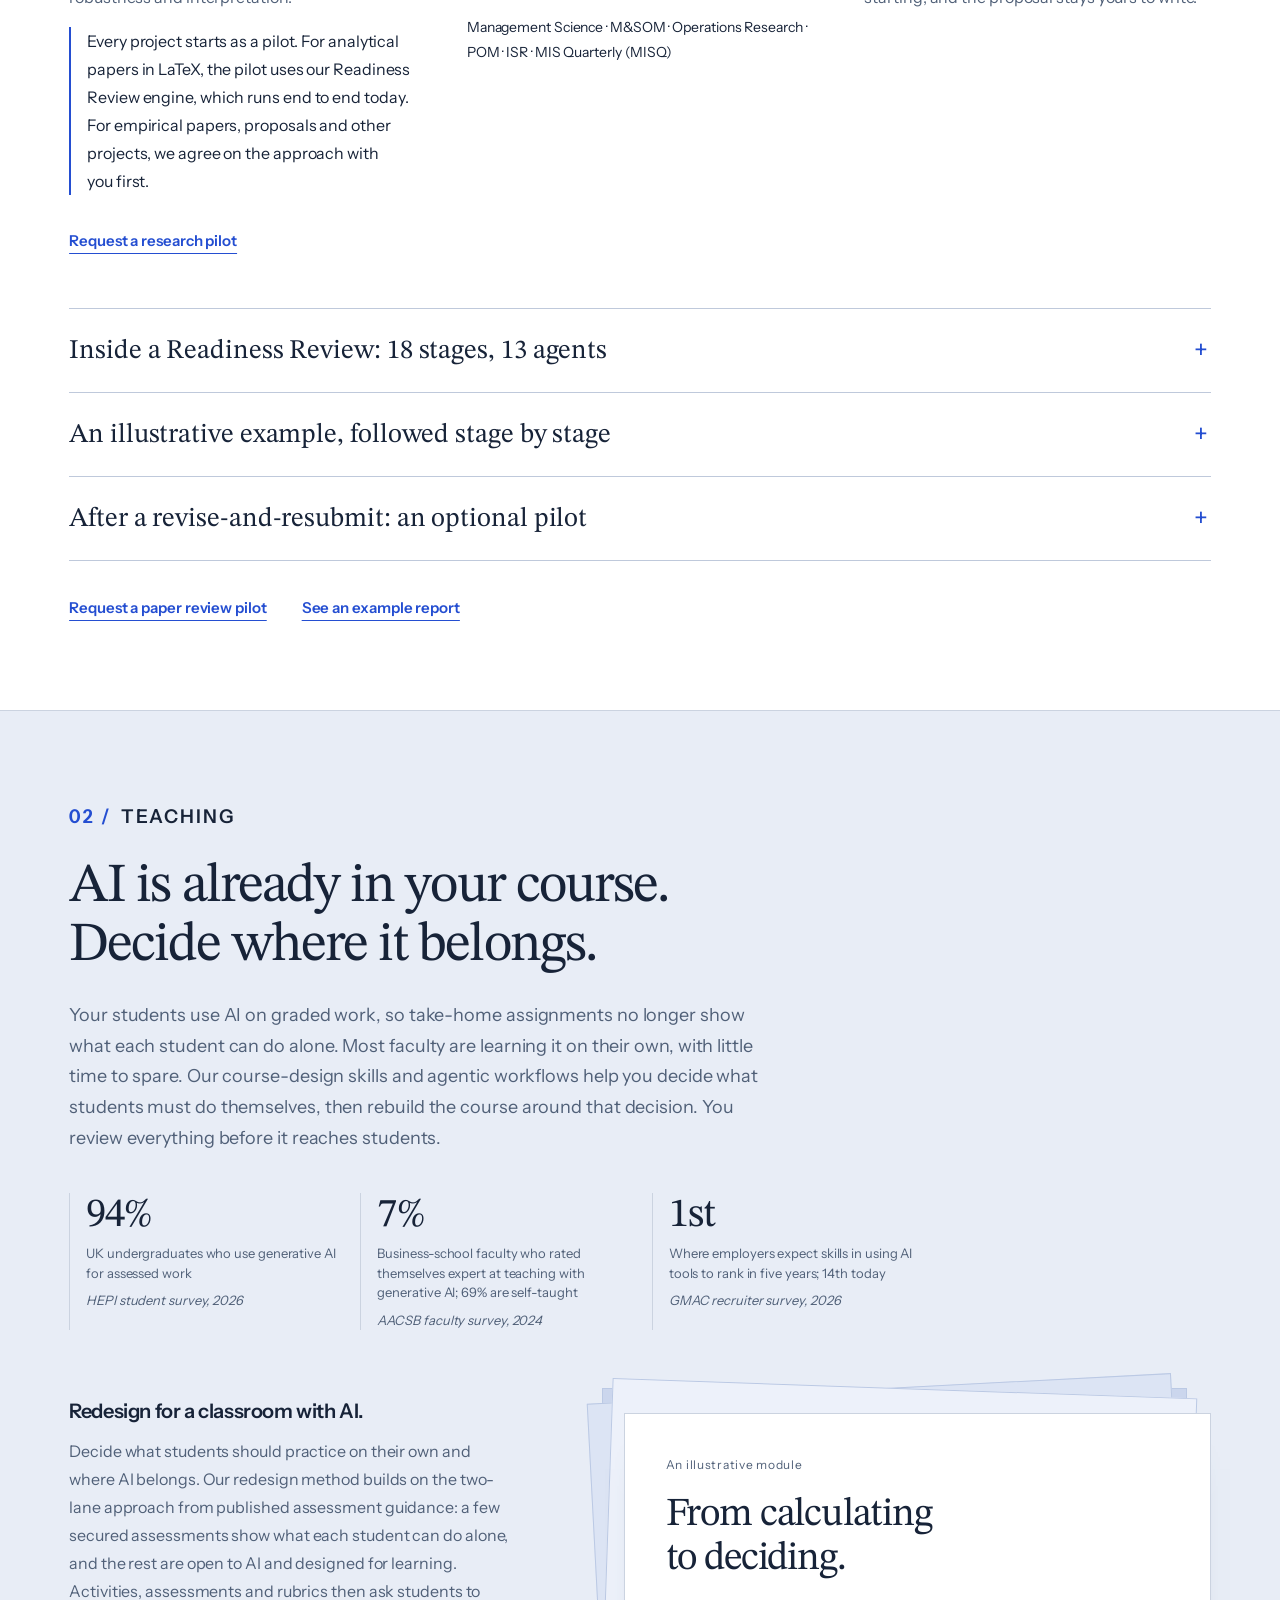
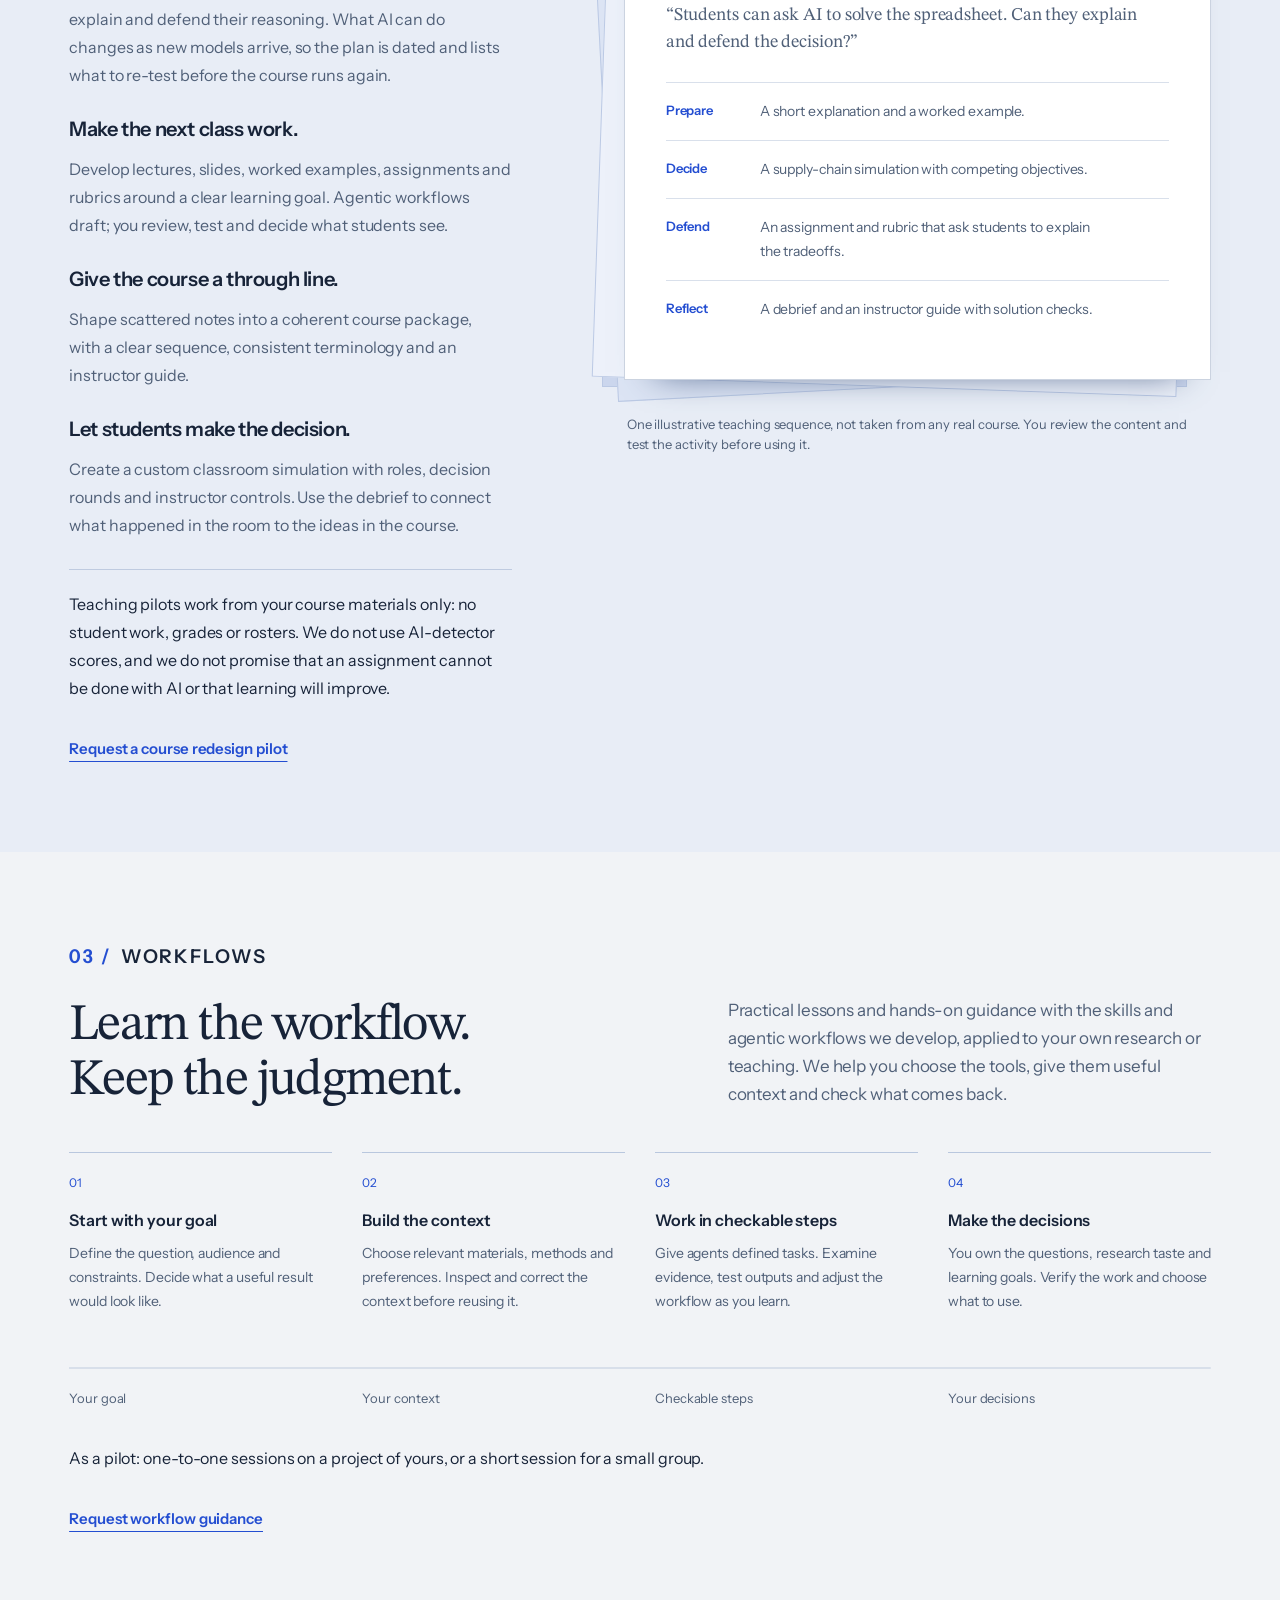
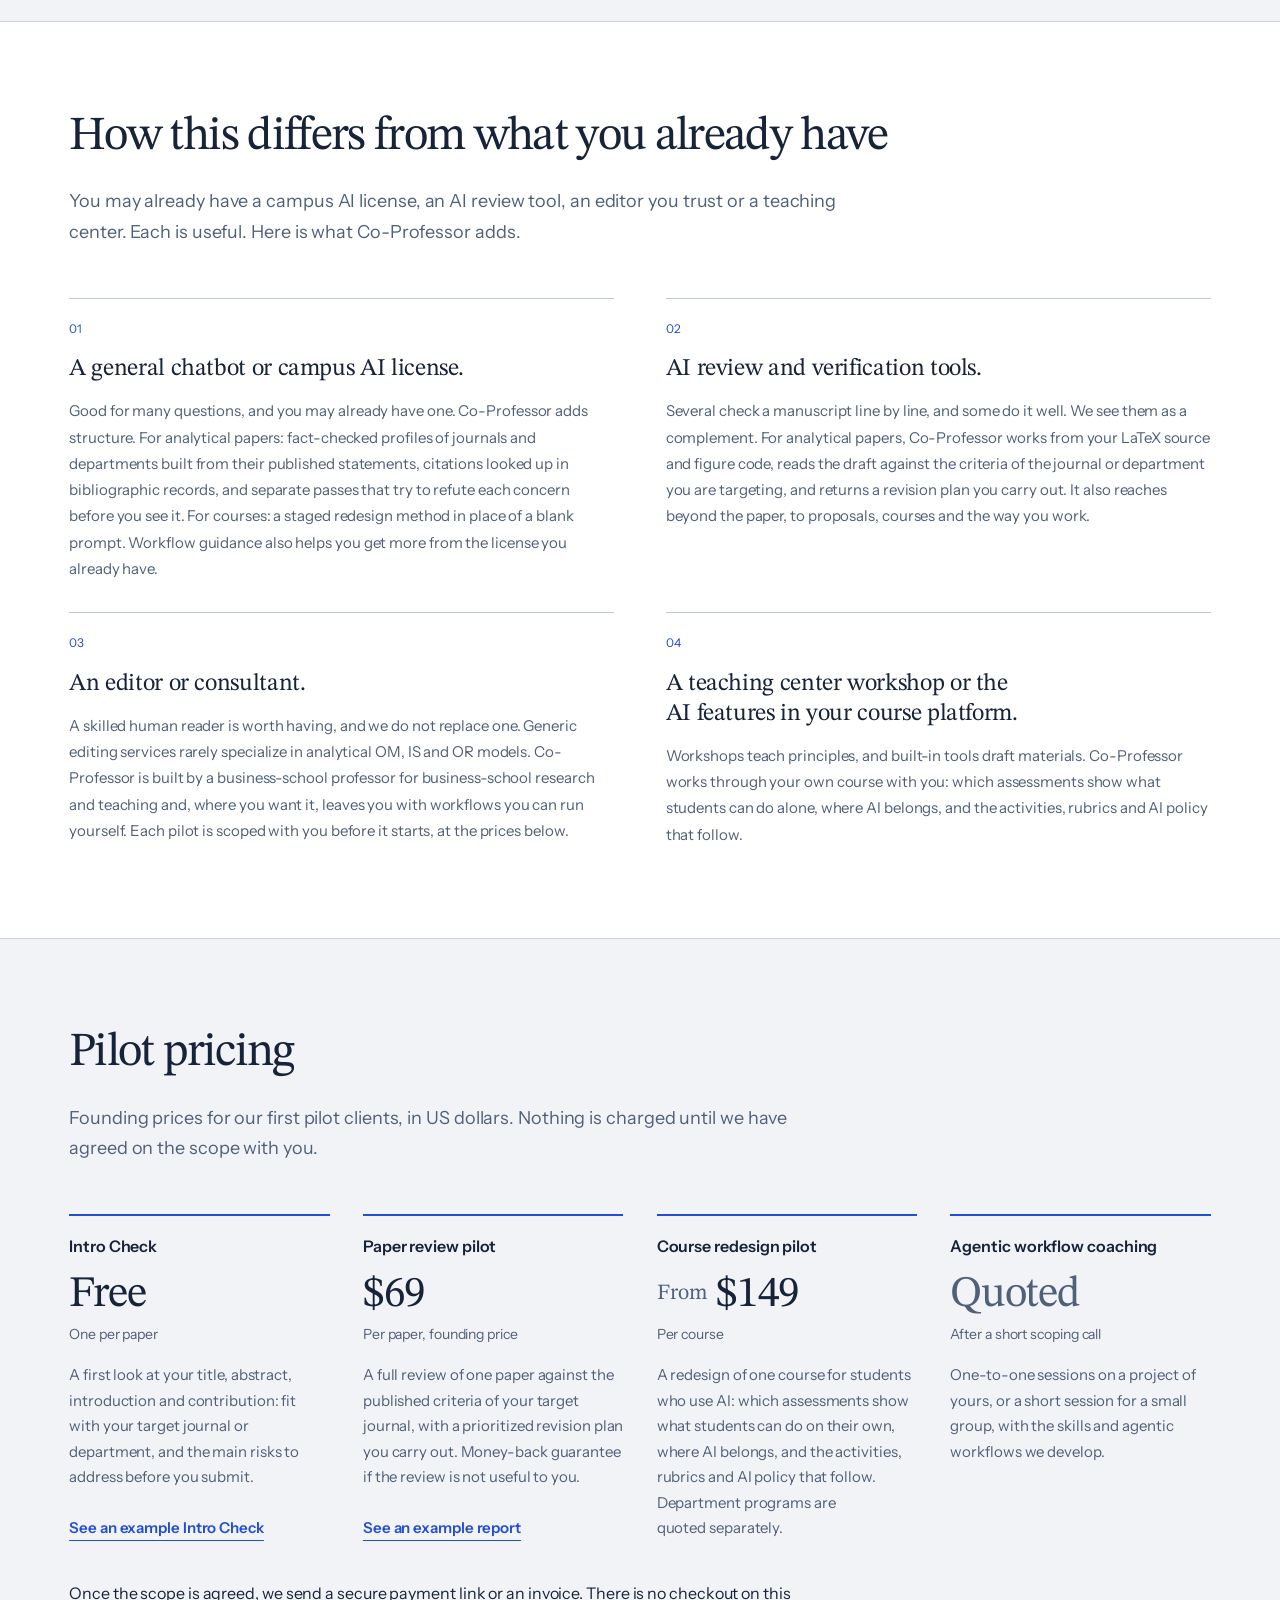
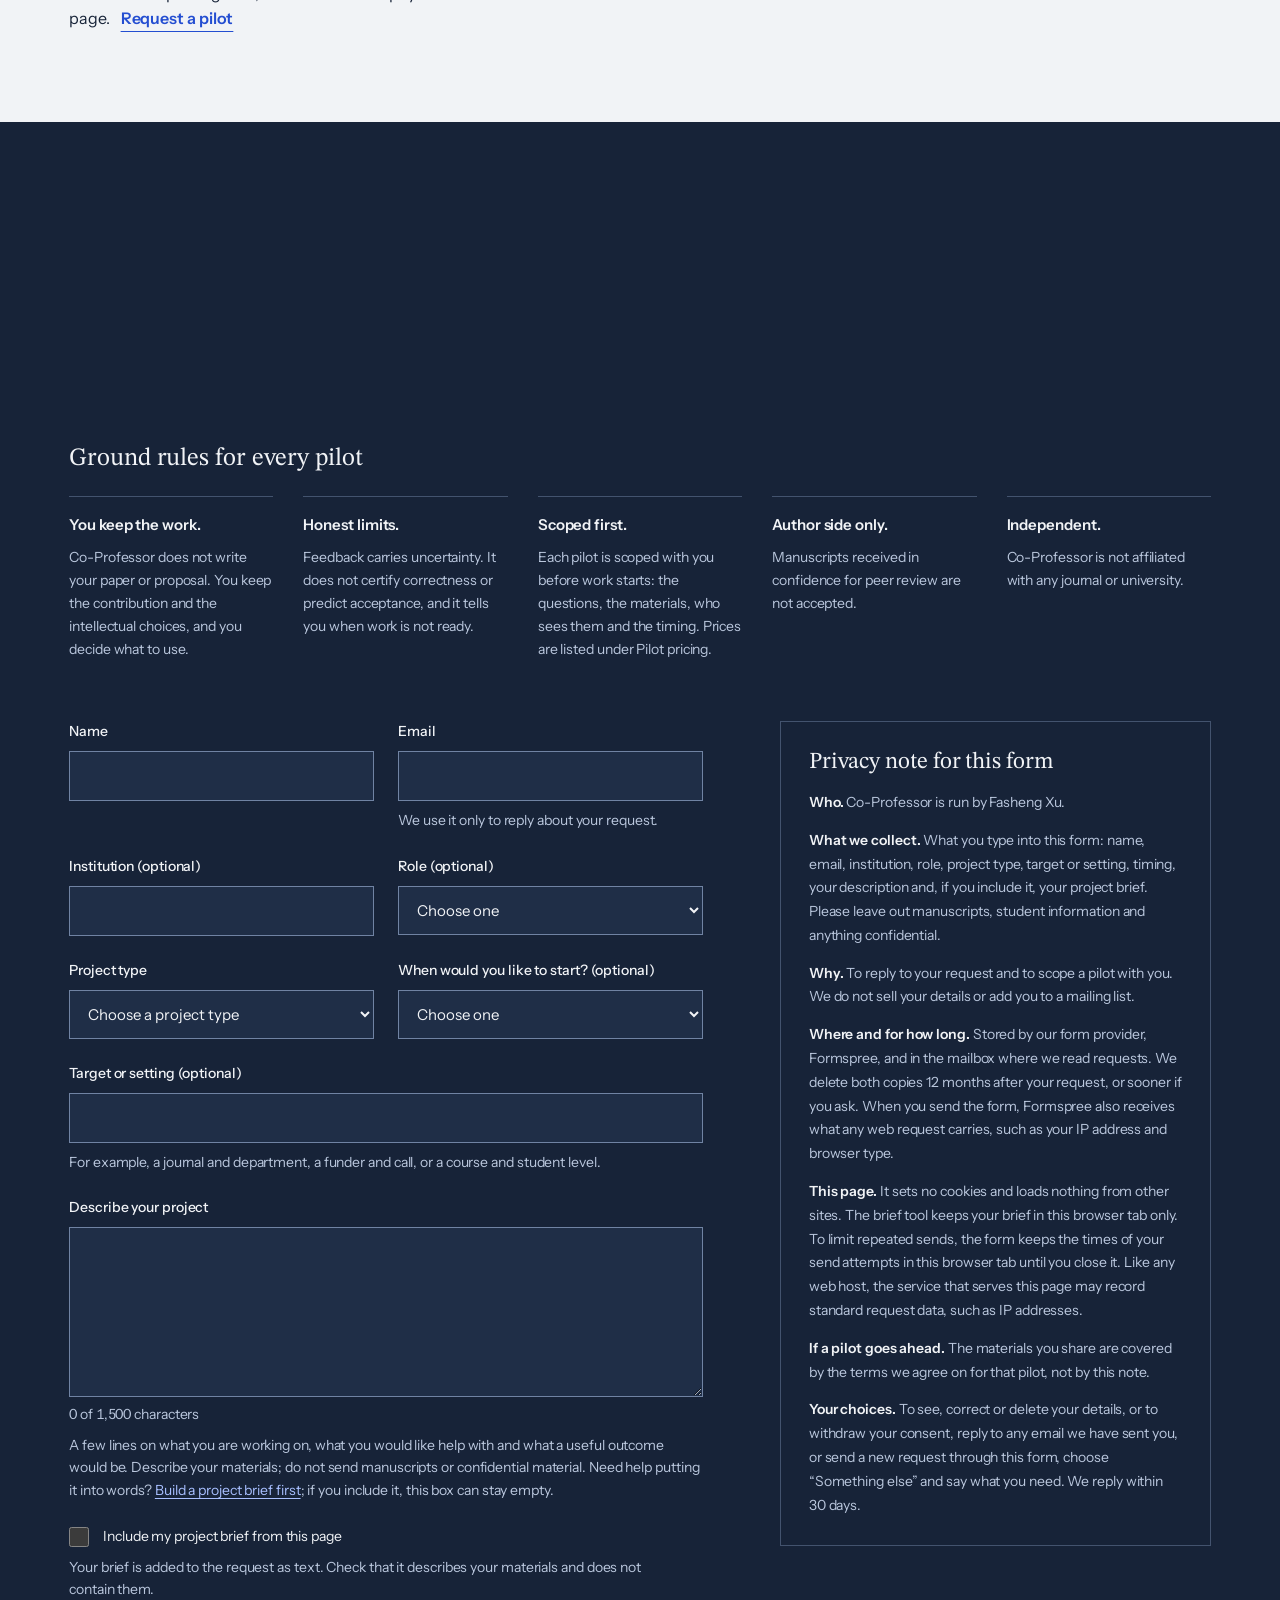
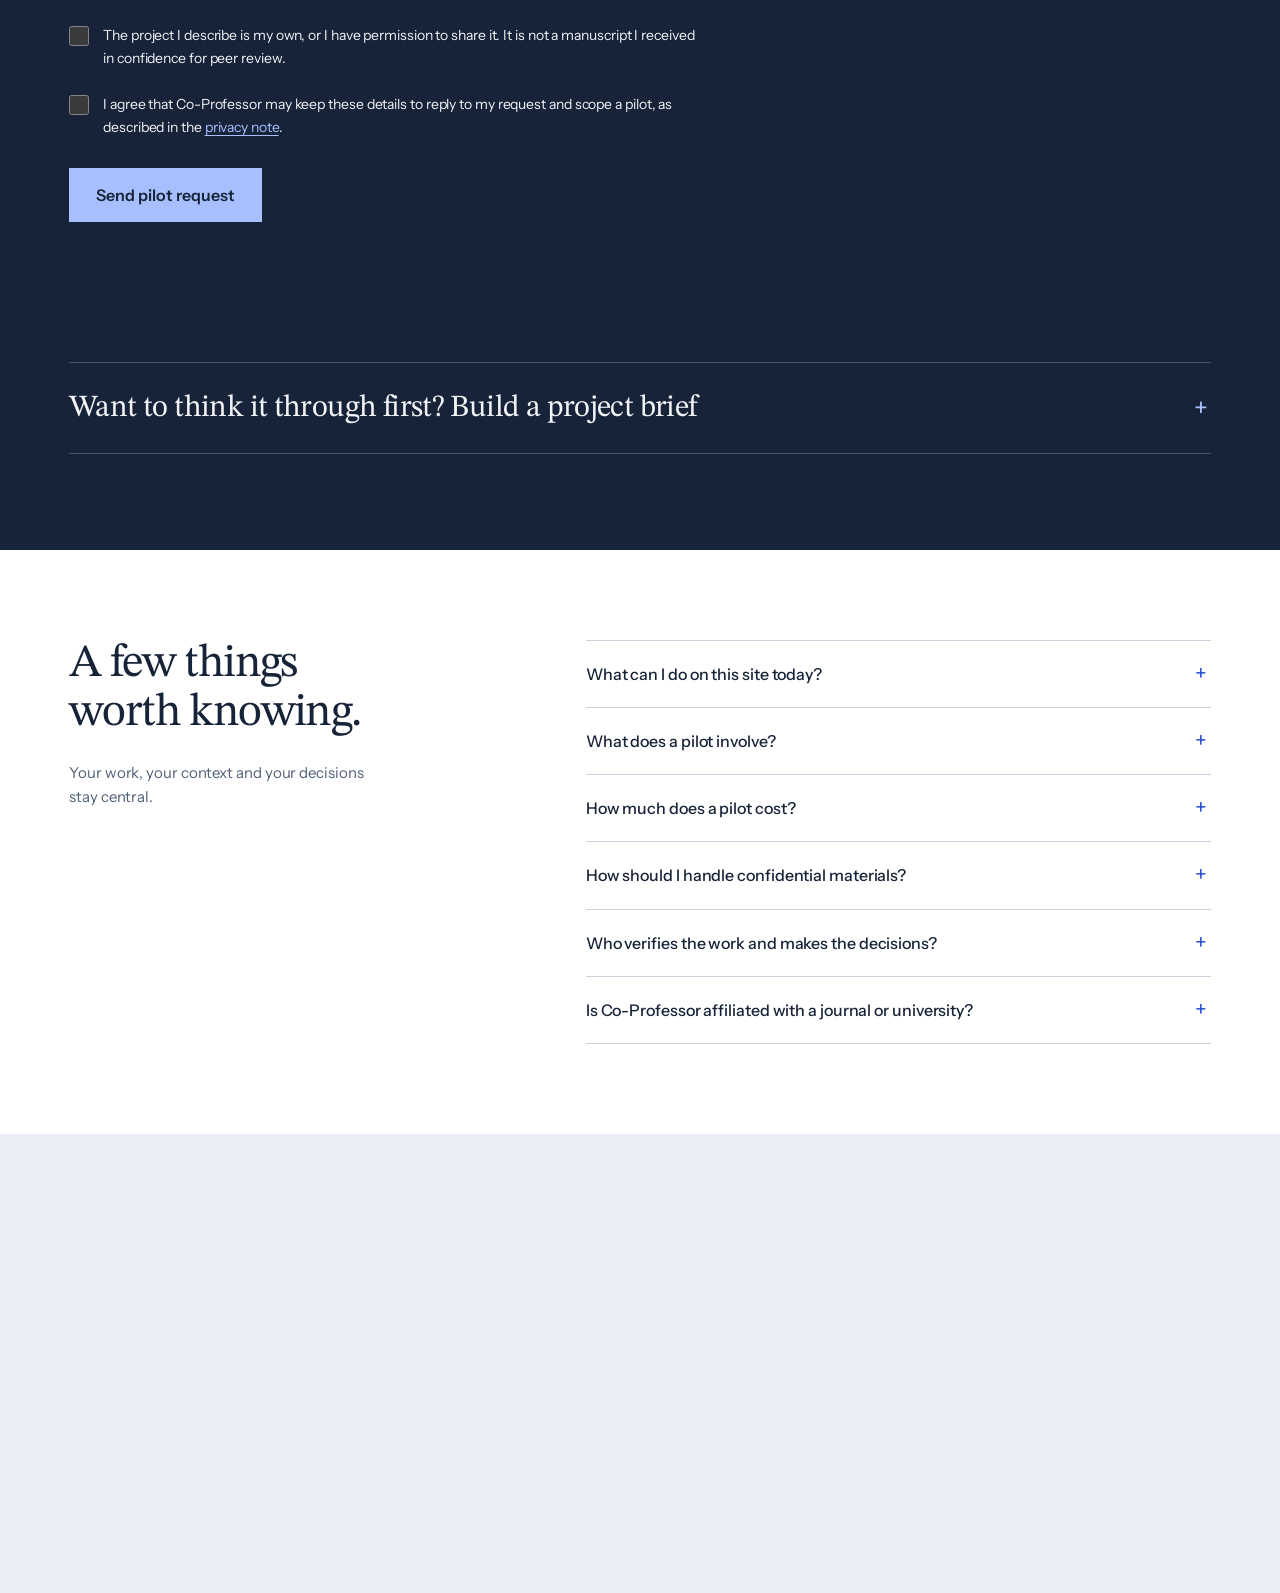
==== commit 116561a8: "Co-Professor page: publish the example report; Intro Check timing covers three runs The engine's Rea" ====
--- a/co-professor/index.html
+++ b/co-professor/index.html
@@ -19,8 +19,8 @@
   <link rel="icon" href="data:image/svg+xml,%3Csvg xmlns='http://www.w3.org/2000/svg' viewBox='0 0 64 64'%3E%3Crect width='64' height='64' fill='%23f1f3f6'/%3E%3Ctext x='12' y='48' font-family='Georgia,serif' font-size='48' fill='%23244ed1'%3EC%3C/text%3E%3C/svg%3E">
   <link rel="preload" href="fonts/stix-two-text.woff2" as="font" type="font/woff2" crossorigin>
   <link rel="preload" href="fonts/instrument-sans.woff2" as="font" type="font/woff2" crossorigin>
-  <link rel="stylesheet" href="live.css?v=dafff357d7">
-  <script src="live.js?v=775132c6f9" defer></script>
+  <link rel="stylesheet" href="live.css?v=f6deed6ea4">
+  <script src="live.js?v=b38e3b781c" defer></script>
 </head>
 <body>
 <a class="skip" href="#main">Skip to content</a>
@@ -162,7 +162,7 @@
             </li>
           </ol>
           <figcaption class="bm-notes">
-            <p><b>Timing.</b> A stage starts once the stages it needs have finished, with up to three agents at work at once. The free Intro Check runs 7 of these stages, in reduced form, on your title, abstract, introduction and contribution statement. Two test runs took 4.3 to 4.5 minutes.</p>
+            <p><b>Timing.</b> A stage starts once the stages it needs have finished, with up to three agents at work at once. The free Intro Check runs 7 of these stages, in reduced form, on your title, abstract, introduction and contribution statement. Three test runs took 4.3 to 5.3 minutes.</p>
             <p><b>Where the design comes from.</b> The three technical auditors follow the workflow the founder uses to check analytical models: separate auditors for the algebra, the economic logic and the numerical figures, then one list of fixes, most important first.</p>
           </figcaption>
         </figure>
@@ -177,6 +177,7 @@
             <div><dt>Findings: <span class="nobreak">2 structural,</span> <span class="nobreak">31 fixable</span></dt><dd>33</dd></div>
             <div><dt>Verdict</dt><dd>Not yet</dd></div>
           </dl>
+          <p class="build-run-more">Another run, on the founder's own working paper, is published in full: the verdict, the revision plan and every finding. <a class="text-action" href="example/">Read the example report <svg class="link-arrow" viewBox="0 0 24 24" aria-hidden="true" focusable="false"><path d="M5 19 19 5M5 5h14v14"/></svg></a></p>
         </div>
         <p class="build-pointer">The example below follows three findings through these stages: one dropped, one kept and one merged.</p>
         </div>
@@ -239,6 +240,7 @@
         </div>
       </details>
       <a class="text-action route-link" href="#pilot" data-preselect="analytical">Request a paper review pilot</a>
+      <a class="text-action route-link" href="example/">See an example report</a>
     </div>
   </section>
 
@@ -313,10 +315,10 @@
     <div class="page-width">
       <div class="pricing-opening"><h2 id="pricing-title">Pilot pricing</h2><p class="chapter-intro">Founding prices for our first pilot clients, in US dollars. Nothing is charged until we have agreed on the scope with you.</p></div>
       <ul class="pricing-list">
-        <li><h3>Intro Check</h3><p class="price">Free</p><p class="price-unit">One per paper</p><p>A first look at your title, abstract, introduction and contribution: fit with your target journal or department, and the main risks to address before you submit.</p></li>
-        <li><h3>Paper review pilot</h3><p class="price">$69</p><p class="price-unit">Per paper, founding price</p><p>A full review of one paper against the published criteria of your target journal, with a prioritized revision plan you carry out. Money-back guarantee if the review is not useful to you.</p></li>
-        <li><h3>Course redesign pilot</h3><p class="price"><span class="price-from">From</span> $149</p><p class="price-unit">Per course</p><p>A redesign of one course for students who use AI: which assessments show what students can do on their own, where AI belongs, and the activities, rubrics and AI policy that follow. Department programs are quoted separately.</p></li>
-        <li><h3>Agentic workflow coaching</h3><p class="price price-quoted">Quoted</p><p class="price-unit">After a short scoping call</p><p>One-to-one sessions on a project of yours, or a short session for a small group, with the skills and agentic workflows we develop.</p></li>
+        <li><h3>Intro Check</h3><p class="price">Free</p><p class="price-unit">One per paper</p><p class="price-desc">A first look at your title, abstract, introduction and contribution: fit with your target journal or department, and the main risks to address before you submit.</p><p class="price-link"><a class="text-action" href="example/#intro-check">See an example Intro Check</a></p></li>
+        <li><h3>Paper review pilot</h3><p class="price">$69</p><p class="price-unit">Per paper, founding price</p><p class="price-desc">A full review of one paper against the published criteria of your target journal, with a prioritized revision plan you carry out. Money-back guarantee if the review is not useful to you.</p><p class="price-link"><a class="text-action" href="example/">See an example report</a></p></li>
+        <li><h3>Course redesign pilot</h3><p class="price"><span class="price-from">From</span> $149</p><p class="price-unit">Per course</p><p class="price-desc">A redesign of one course for students who use AI: which assessments show what students can do on their own, where AI belongs, and the activities, rubrics and AI policy that follow. Department programs are quoted separately.</p></li>
+        <li><h3>Agentic workflow coaching</h3><p class="price price-quoted">Quoted</p><p class="price-unit">After a short scoping call</p><p class="price-desc">One-to-one sessions on a project of yours, or a short session for a small group, with the skills and agentic workflows we develop.</p></li>
       </ul>
       <p class="pricing-note">Once the scope is agreed, we send a secure payment link or an invoice. There is no checkout on this page. <a class="text-action" href="#pilot">Request a pilot</a></p>
     </div>
@@ -425,9 +427,9 @@
 </main>
 <footer class="colophon chapter" id="contact">
   <div class="page-width colophon-inner" data-reveal="fade">
-    <p class="colophon-mission">More room for the work<br>only you can do.</p>
-    <div class="contact-lines"><p>Bring your next paper, proposal, course or workflow into focus.</p><p><a class="text-action" href="#pilot">Request a pilot <svg class="link-arrow" viewBox="0 0 24 24" aria-hidden="true" focusable="false"><path d="M5 19 19 5M5 5h14v14"/></svg></a></p></div>
-    <div class="colophon-bottom"><a class="wordmark" href="#top">Co-Professor</a><p>Research. Teaching. Human judgment.</p><nav aria-label="Footer"><a href="#questions">Questions</a><a href="#privacy">Privacy note</a><a href="https://www.fashengxu.com/">Fasheng Xu, founder <svg class="link-arrow" viewBox="0 0 24 24" aria-hidden="true" focusable="false"><path d="M5 19 19 5M5 5h14v14"/></svg></a></nav></div>
+    <p class="colophon-mission">Stay ahead.<br>Stay the professor.</p>
+    <div class="contact-lines"><p>Tell us about your paper, course or workflow in a few lines.</p><p><a class="text-action" href="#pilot">Request a pilot <svg class="link-arrow" viewBox="0 0 24 24" aria-hidden="true" focusable="false"><path d="M5 19 19 5M5 5h14v14"/></svg></a></p></div>
+    <div class="colophon-bottom"><a class="wordmark" href="#top">Co-Professor</a><nav aria-label="Footer"><a href="#questions">Questions</a><a href="#privacy">Privacy note</a><a href="https://www.fashengxu.com/">Fasheng Xu, founder <svg class="link-arrow" viewBox="0 0 24 24" aria-hidden="true" focusable="false"><path d="M5 19 19 5M5 5h14v14"/></svg></a></nav></div>
     <p class="independence">Co-Professor is independent. It is not affiliated with or endorsed by any journal, publisher, society or university.</p>
   </div>
 </footer>
--- a/co-professor/live.css
+++ b/co-professor/live.css
@@ -4,10 +4,13 @@
    gone: the few base rules it supplied are in "Base" below, and live.js adds the
    reveals with an IntersectionObserver.
    Fonts: STIX Two Text and Instrument Sans, self-hosted, SIL Open Font License 1.1
-   (fonts/OFL-STIX-Two-Text.txt and fonts/OFL-Instrument-Sans.txt). */
+   (fonts/OFL-STIX-Two-Text.txt and fonts/OFL-Instrument-Sans.txt). JetBrains Mono
+   (fonts/OFL-JetBrains-Mono.txt), used only by example/; this page never sets it, so
+   browsers do not download it here. */
 
 @font-face { font-family: "STIX Two Text"; font-style: normal; font-weight: 400 600; font-display: swap; src: url("fonts/stix-two-text.woff2") format("woff2"); }
 @font-face { font-family: "Instrument Sans"; font-style: normal; font-weight: 400 600; font-display: swap; src: url("fonts/instrument-sans.woff2") format("woff2"); }
+@font-face { font-family: "JetBrains Mono"; font-style: normal; font-weight: 400; font-display: swap; src: url("fonts/jetbrains-mono.woff2") format("woff2"); }
 
 /* Tokens */
 :root {
@@ -78,6 +81,7 @@
 .chapter-intro { max-width: 64ch; margin-top: 24px; color: var(--ink-soft); font-size: 18px; line-height: 1.7; }
 .text-action { display: inline-block; font-weight: 600; text-decoration: underline; text-decoration-thickness: 1px; text-underline-offset: 7px; }
 .route-link { margin-top: 35px; font-size: 15px; }
+.route-link + .route-link { margin-left: 32px; }
 .figure-label { color: var(--ink-soft); font-size: 12px; letter-spacing: .06em; }
 
 /* Hero */
@@ -181,6 +185,8 @@
 .bm-notes b { color: var(--ink); font-weight: 600; }
 .build-run { display: grid; grid-template-columns: minmax(0, 1fr) minmax(0, 2fr); gap: 20px clamp(32px, 5vw, 72px); align-items: center; margin-top: 44px; padding-block: 24px; border-block: 1px solid var(--hairline); }
 .build-run-note { max-width: 75ch; margin-top: 10px; color: var(--ink-soft); font-size: 14px; line-height: 1.7; }
+.build-run-more { grid-column: 1 / -1; max-width: 75ch; padding-top: 18px; border-top: 1px solid var(--hairline); color: var(--ink); font-size: 15px; line-height: 1.7; }
+.build-run-more .text-action { margin-left: 6px; }
 .run-stats { display: grid; grid-template-columns: repeat(4, minmax(0, 1fr)); gap: 20px; }
 .run-stats div { display: flex; flex-direction: column; padding-left: 16px; border-left: 1px solid var(--hairline); }
 .run-stats dt { color: var(--ink-soft); font-size: var(--fine); line-height: 1.5; }
@@ -291,7 +297,8 @@
 .pricing-list .price-from { font-size: .5em; letter-spacing: 0; vertical-align: .3em; color: var(--ink-soft); }
 .pricing-list .price-quoted { color: var(--ink-soft); }
 .pricing-list .price-unit { margin-top: 6px; color: var(--ink-soft); font-size: 14px; }
-.pricing-list p:last-child { margin-top: 16px; color: var(--ink-soft); font-size: 15px; line-height: 1.7; }
+.pricing-list .price-desc { margin-top: 16px; color: var(--ink-soft); font-size: 15px; line-height: 1.7; }
+.pricing-list .price-link { margin-top: auto; padding-top: 18px; font-size: 15px; }
 .pricing-note { max-width: 70ch; margin-top: 40px; color: var(--ink); font-size: 16px; line-height: 1.6; }
 .pricing-note .text-action { margin-left: 8px; }
 
@@ -390,7 +397,7 @@
 .contact-lines p { max-width: 50ch; color: var(--ink-soft); font-size: 15px; }
 .contact-lines p + p { margin-top: 22px; }
 .contact-lines .text-action { font-size: 18px; }
-.colophon-bottom { display: grid; grid-column: 1 / -1; grid-template-columns: 1fr 1fr 1fr; gap: 24px; align-items: start; margin-top: 24px; padding-top: 28px; border-top: 1px solid var(--hairline); }
+.colophon-bottom { display: grid; grid-column: 1 / -1; grid-template-columns: 1fr 1fr; gap: 24px 70px; align-items: start; margin-top: 24px; padding-top: 28px; border-top: 1px solid var(--hairline); }
 .colophon-bottom .wordmark { font-size: 22px; }
 .colophon-bottom p, .colophon-bottom nav { color: var(--ink-soft); font-size: 14px; line-height: 1.8; }
 .colophon-bottom nav { display: flex; flex-direction: column; align-items: flex-start; }
@@ -493,6 +500,7 @@
   .chapter-intro { margin-top: 20px; font-size: 16px; }
   .research-spread, .teaching-spread { grid-template-columns: minmax(0, 1fr); gap: 36px; margin-top: 36px; }
   .research-prose { padding: 0; }
+  .route-link + .route-link { display: table; margin: 18px 0 0; }
   .research-prose h3, .teaching-prose h3 { font-size: 19px; }
   .research-prose p, .teaching-prose p { font-size: 16px; line-height: 1.7; }
   .report-details { margin-top: 40px; }
@@ -535,7 +543,7 @@
   .colophon { padding-top: 55px; }
   .colophon-inner { grid-template-columns: minmax(0, 1fr); gap: 30px; }
   .colophon-mission { font-size: 40px; }
-  .colophon-bottom { grid-template-columns: 1fr 1fr; gap: 22px; }
+  .colophon-bottom { grid-template-columns: minmax(0, 1fr); gap: 22px; }
   .colophon-bottom .wordmark { grid-column: 1 / -1; }
   .contact-lines p { font-size: 15px; }
   .review-build { margin-top: 56px; }
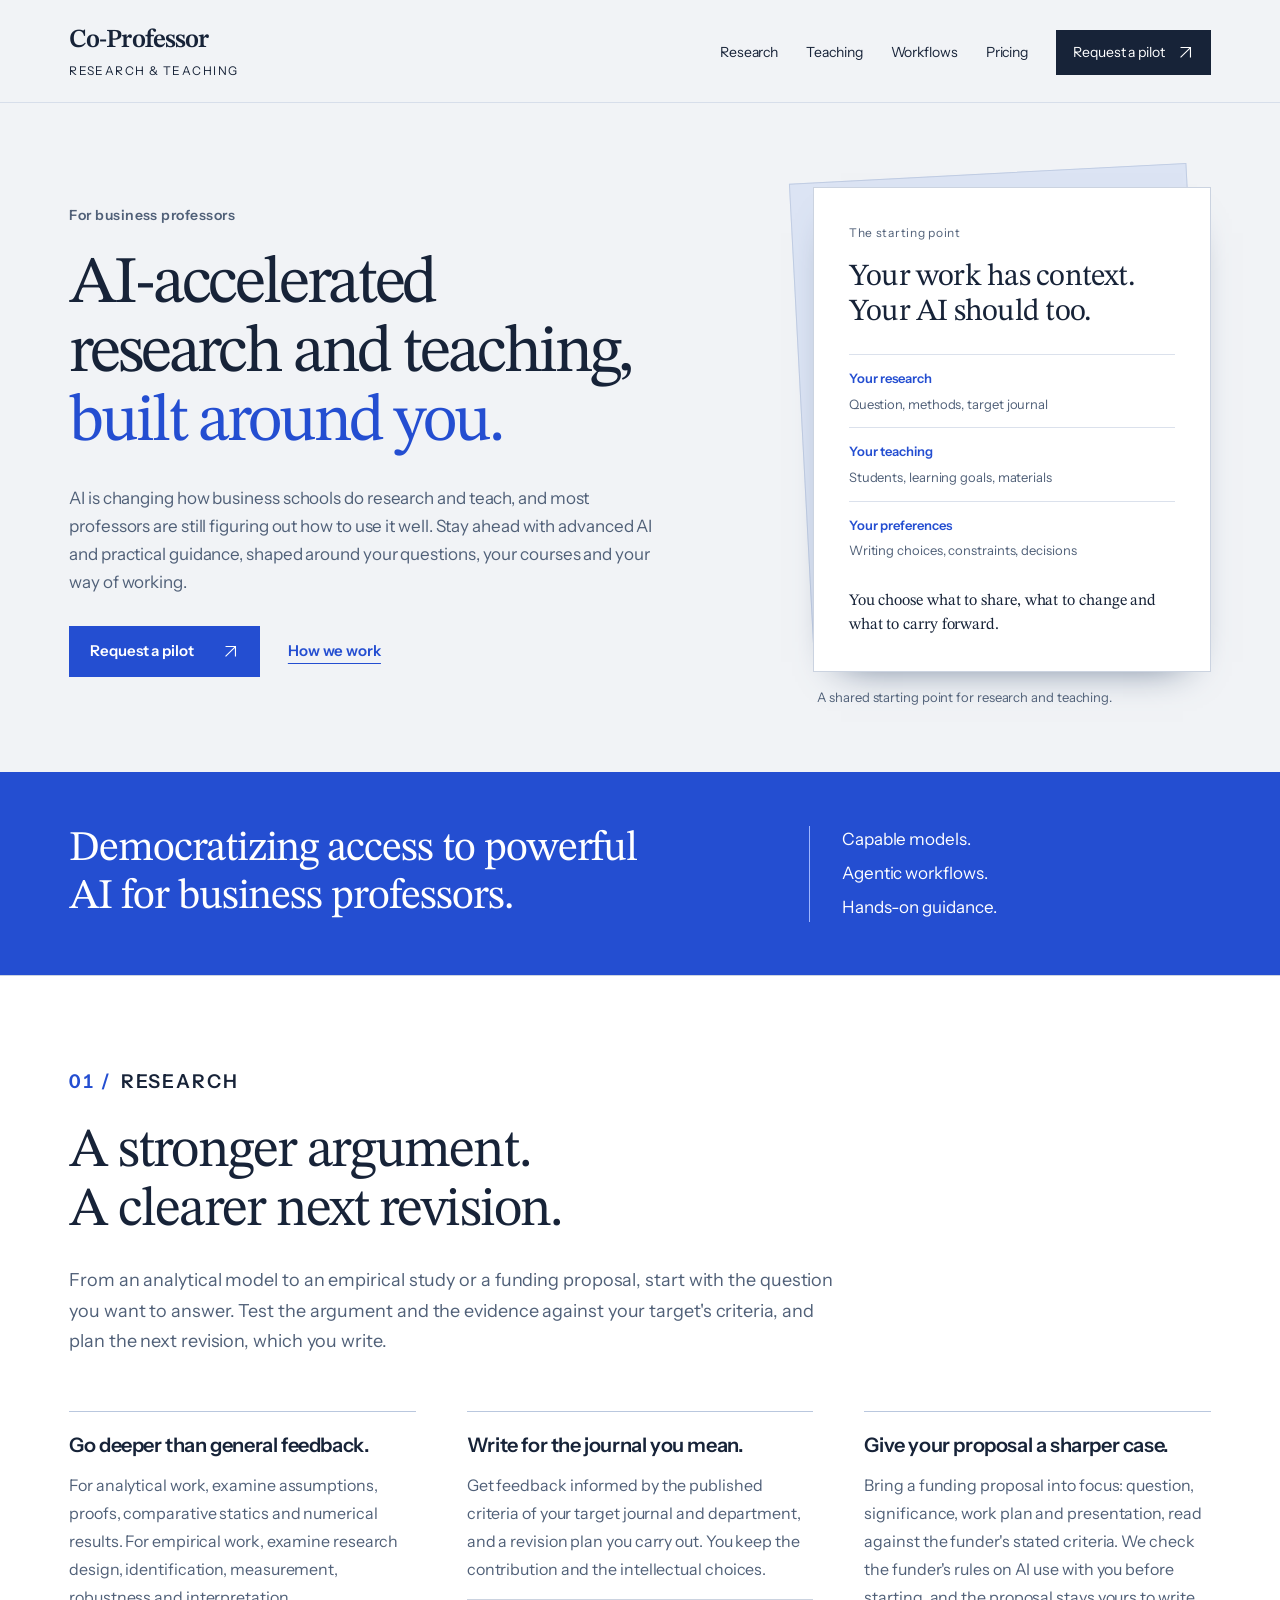
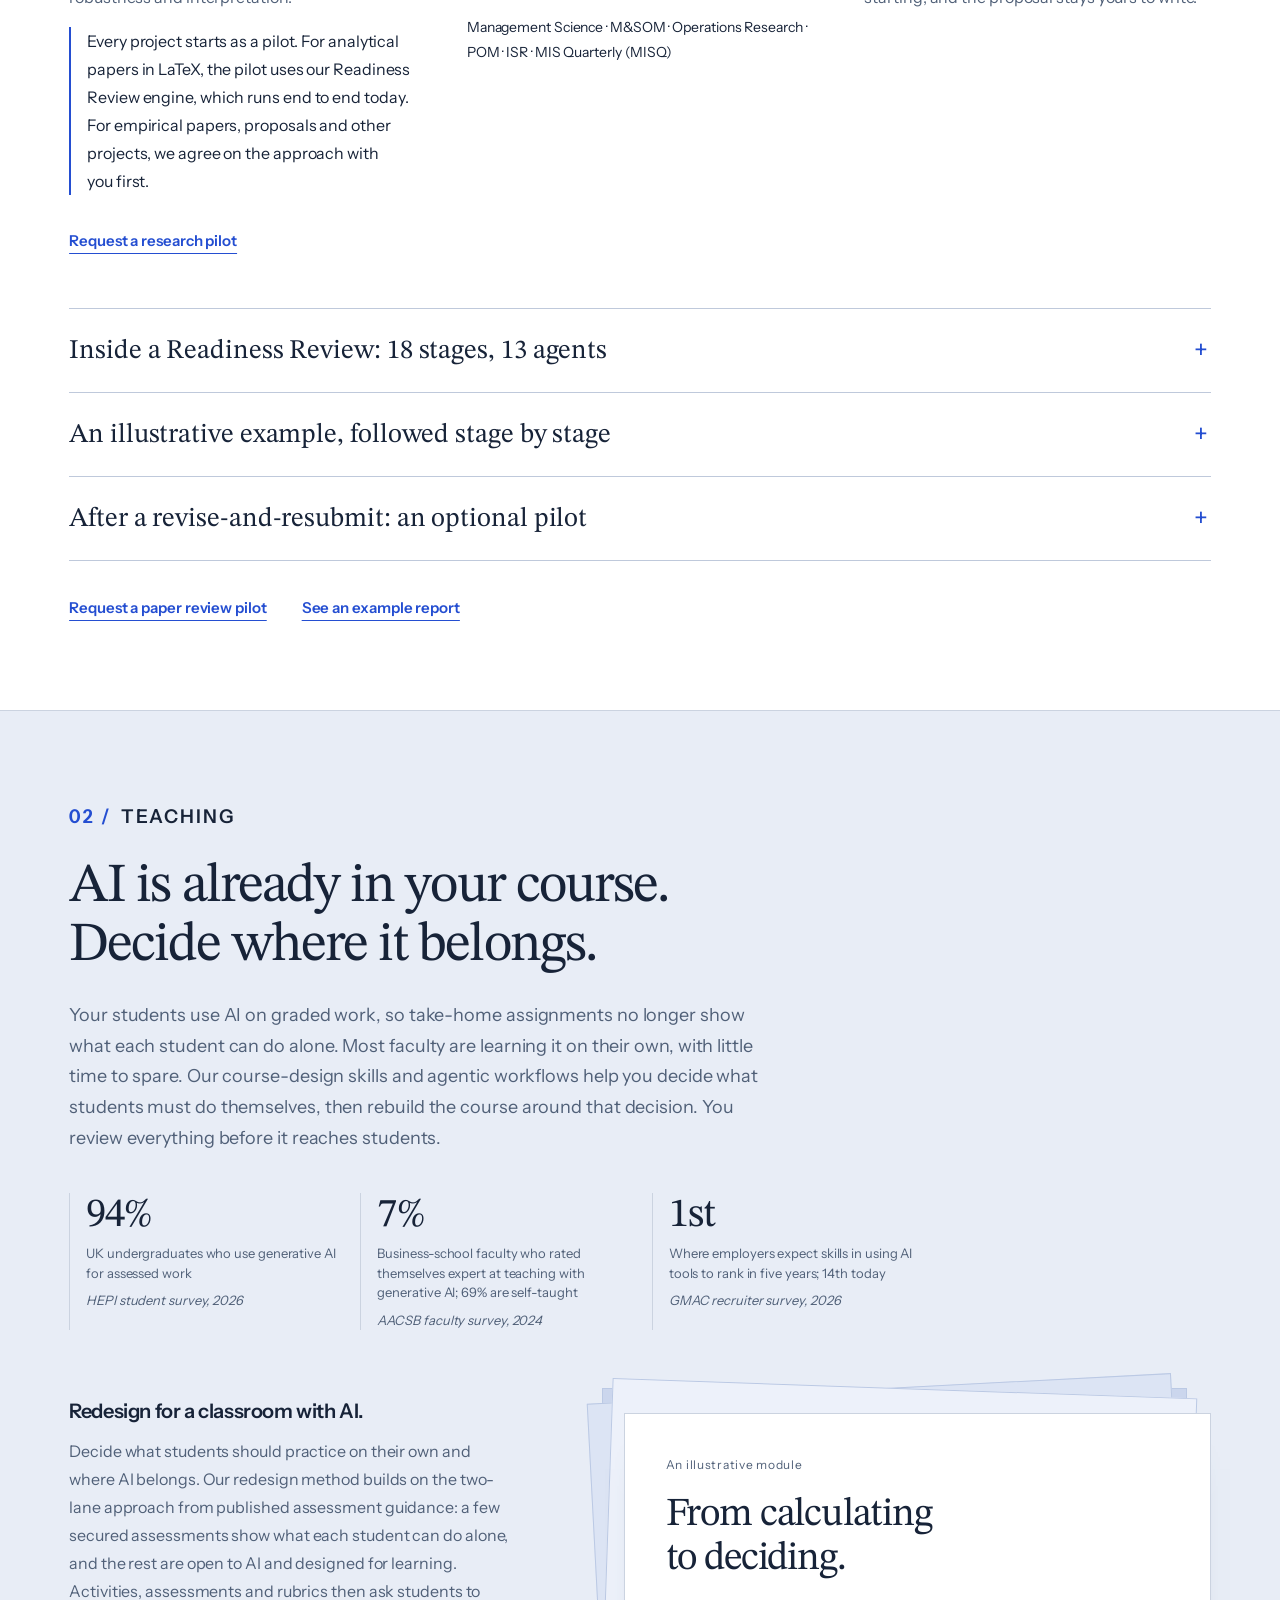
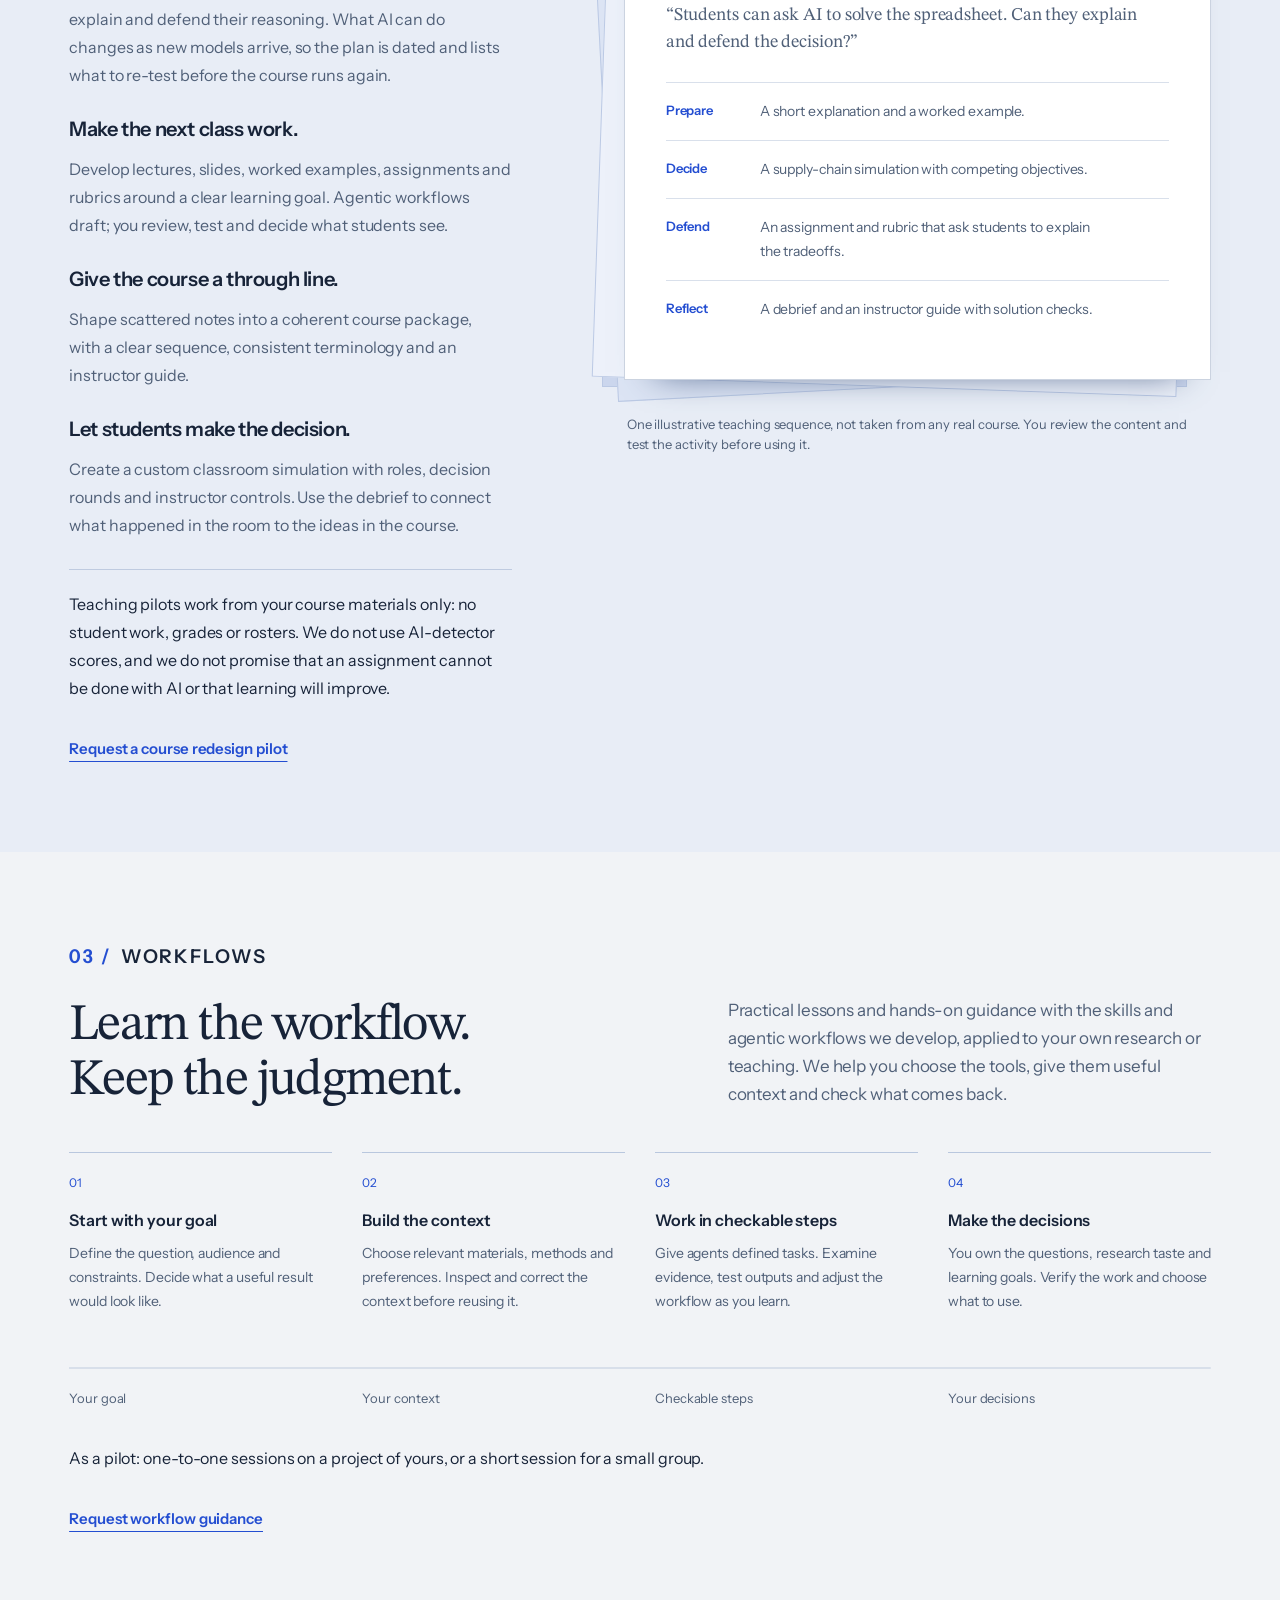
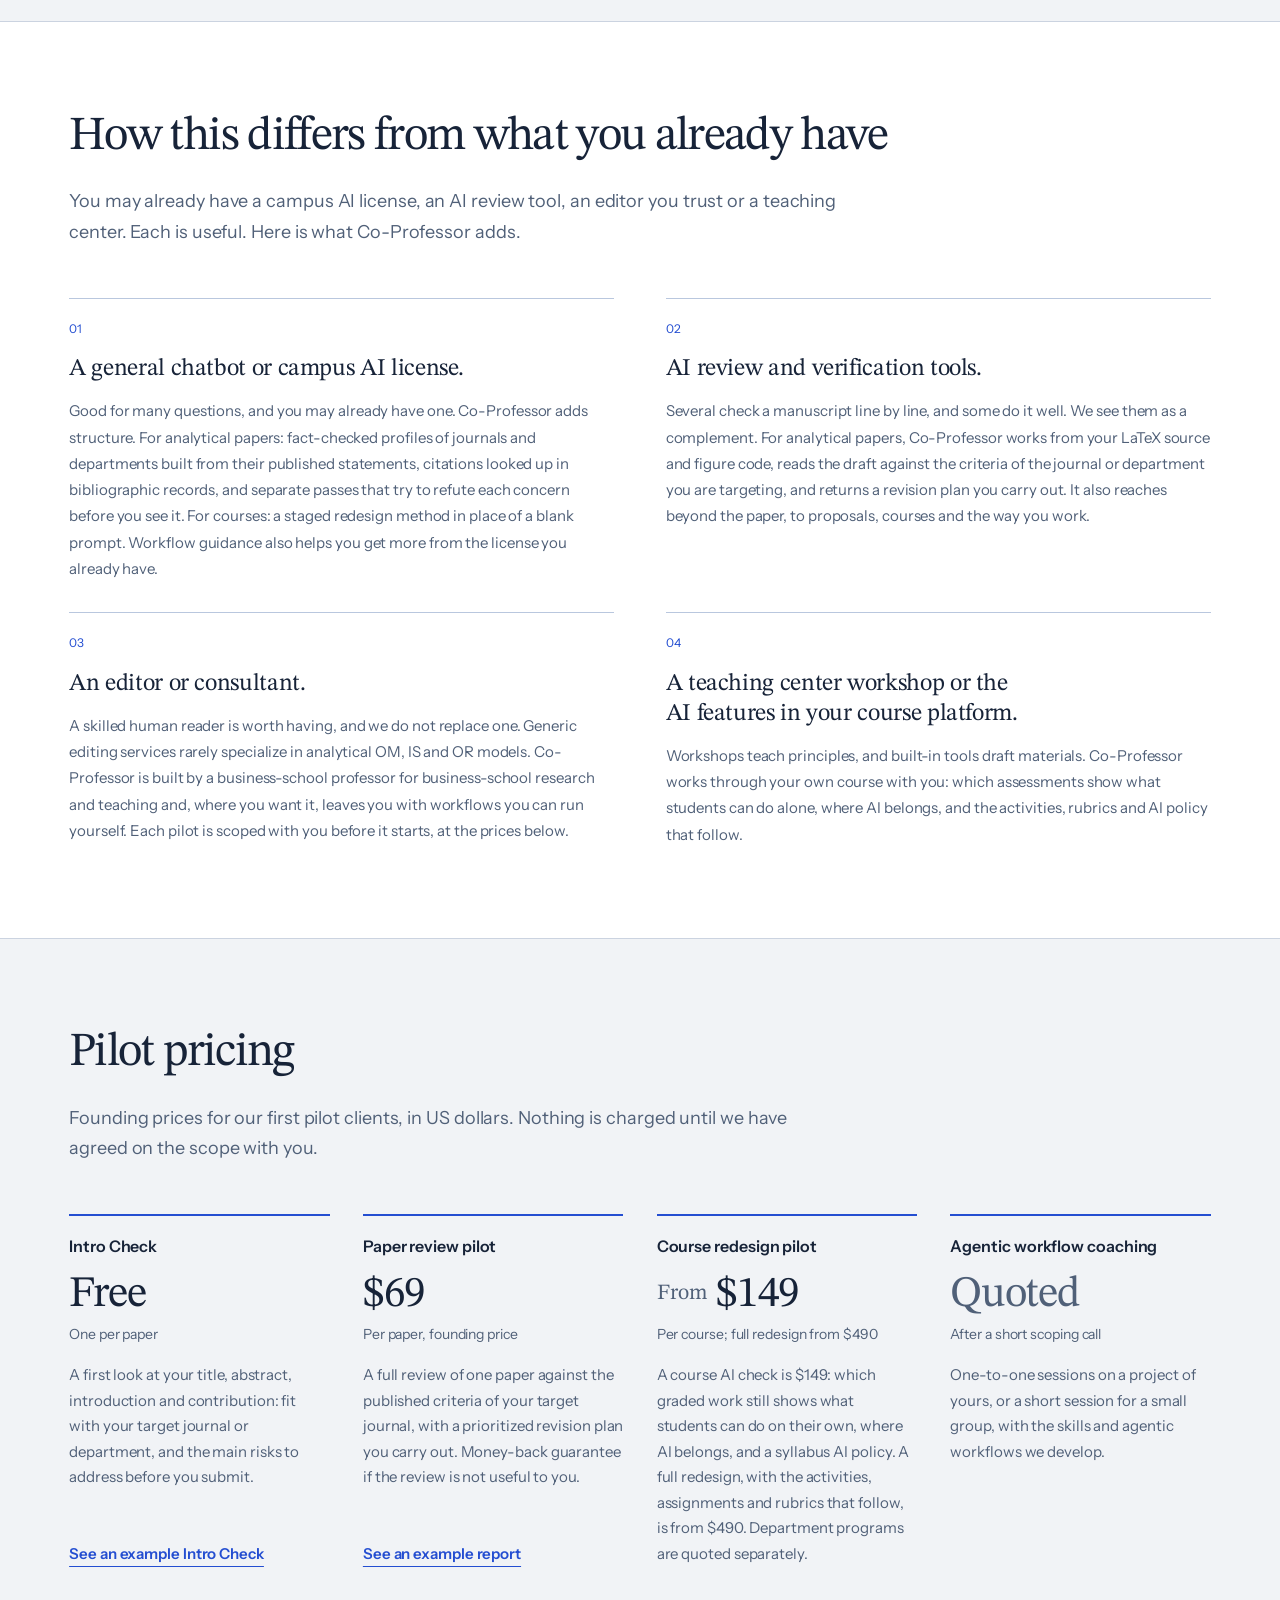
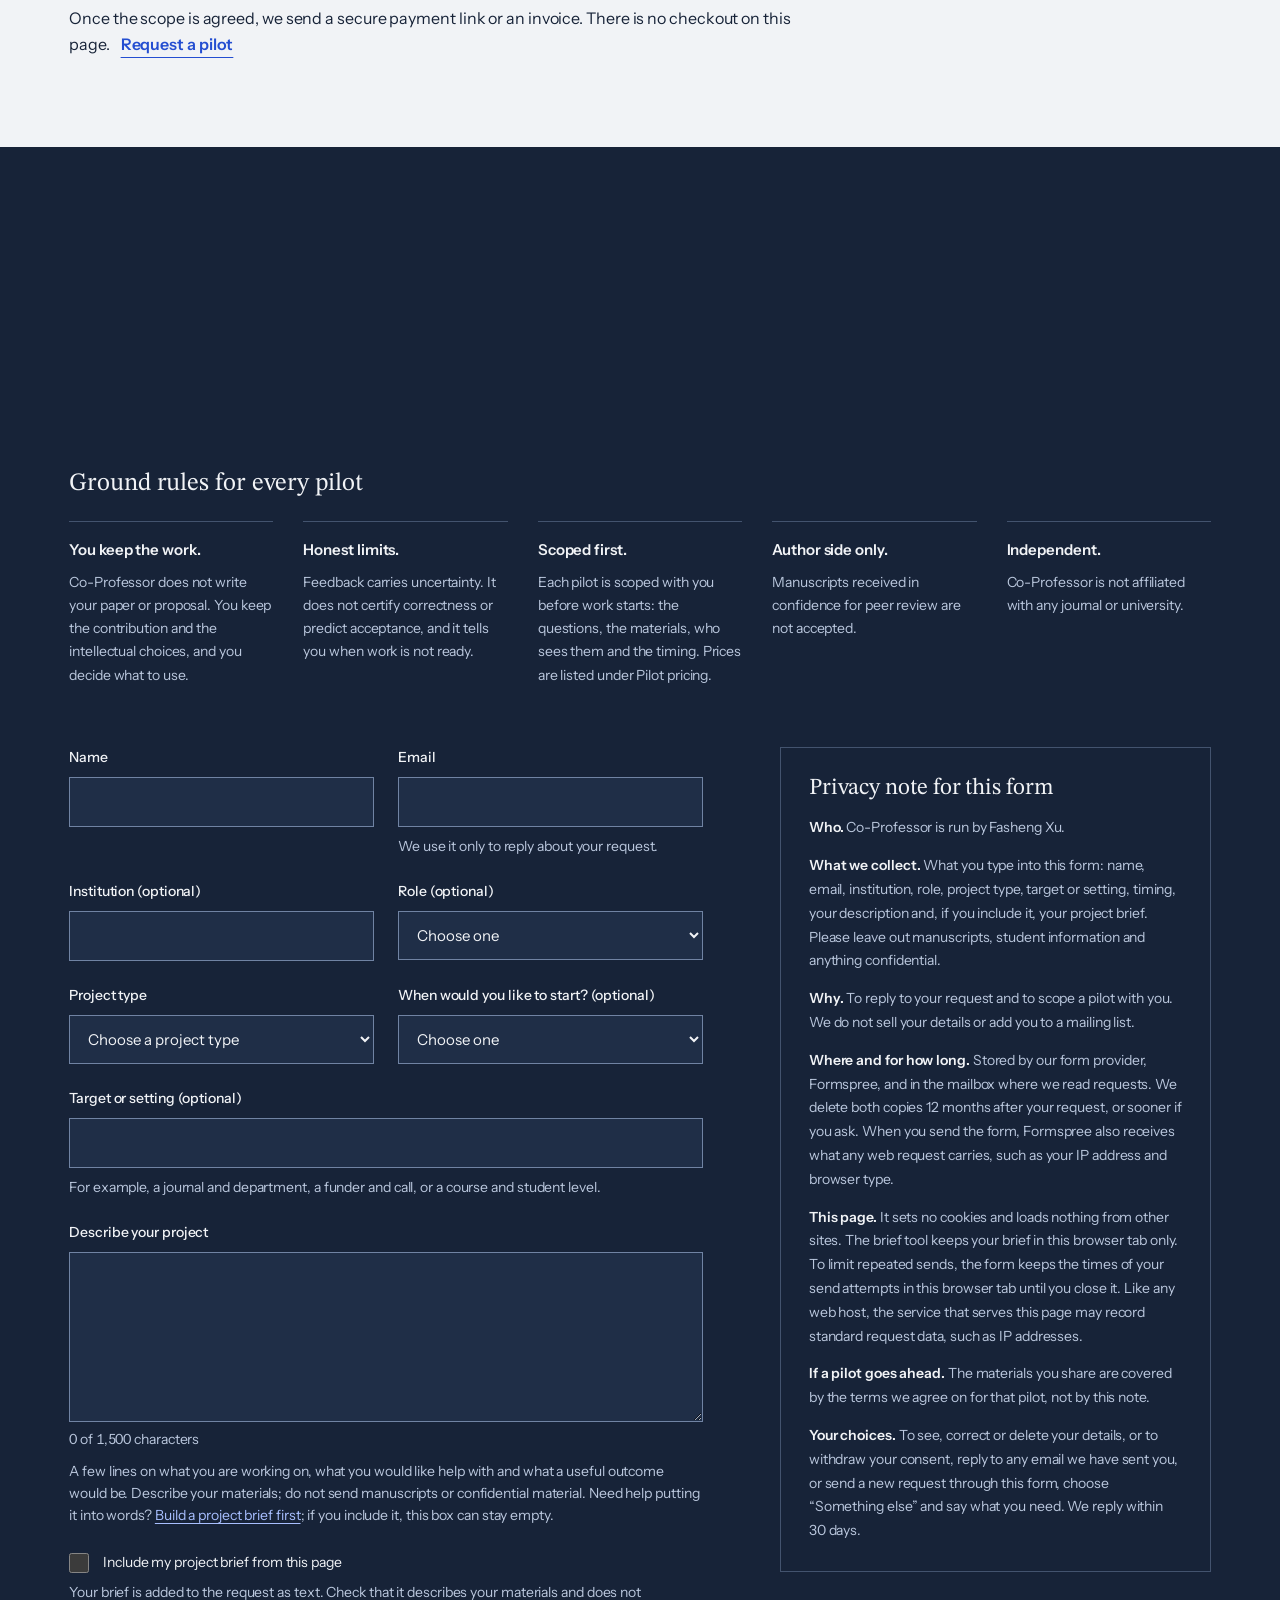
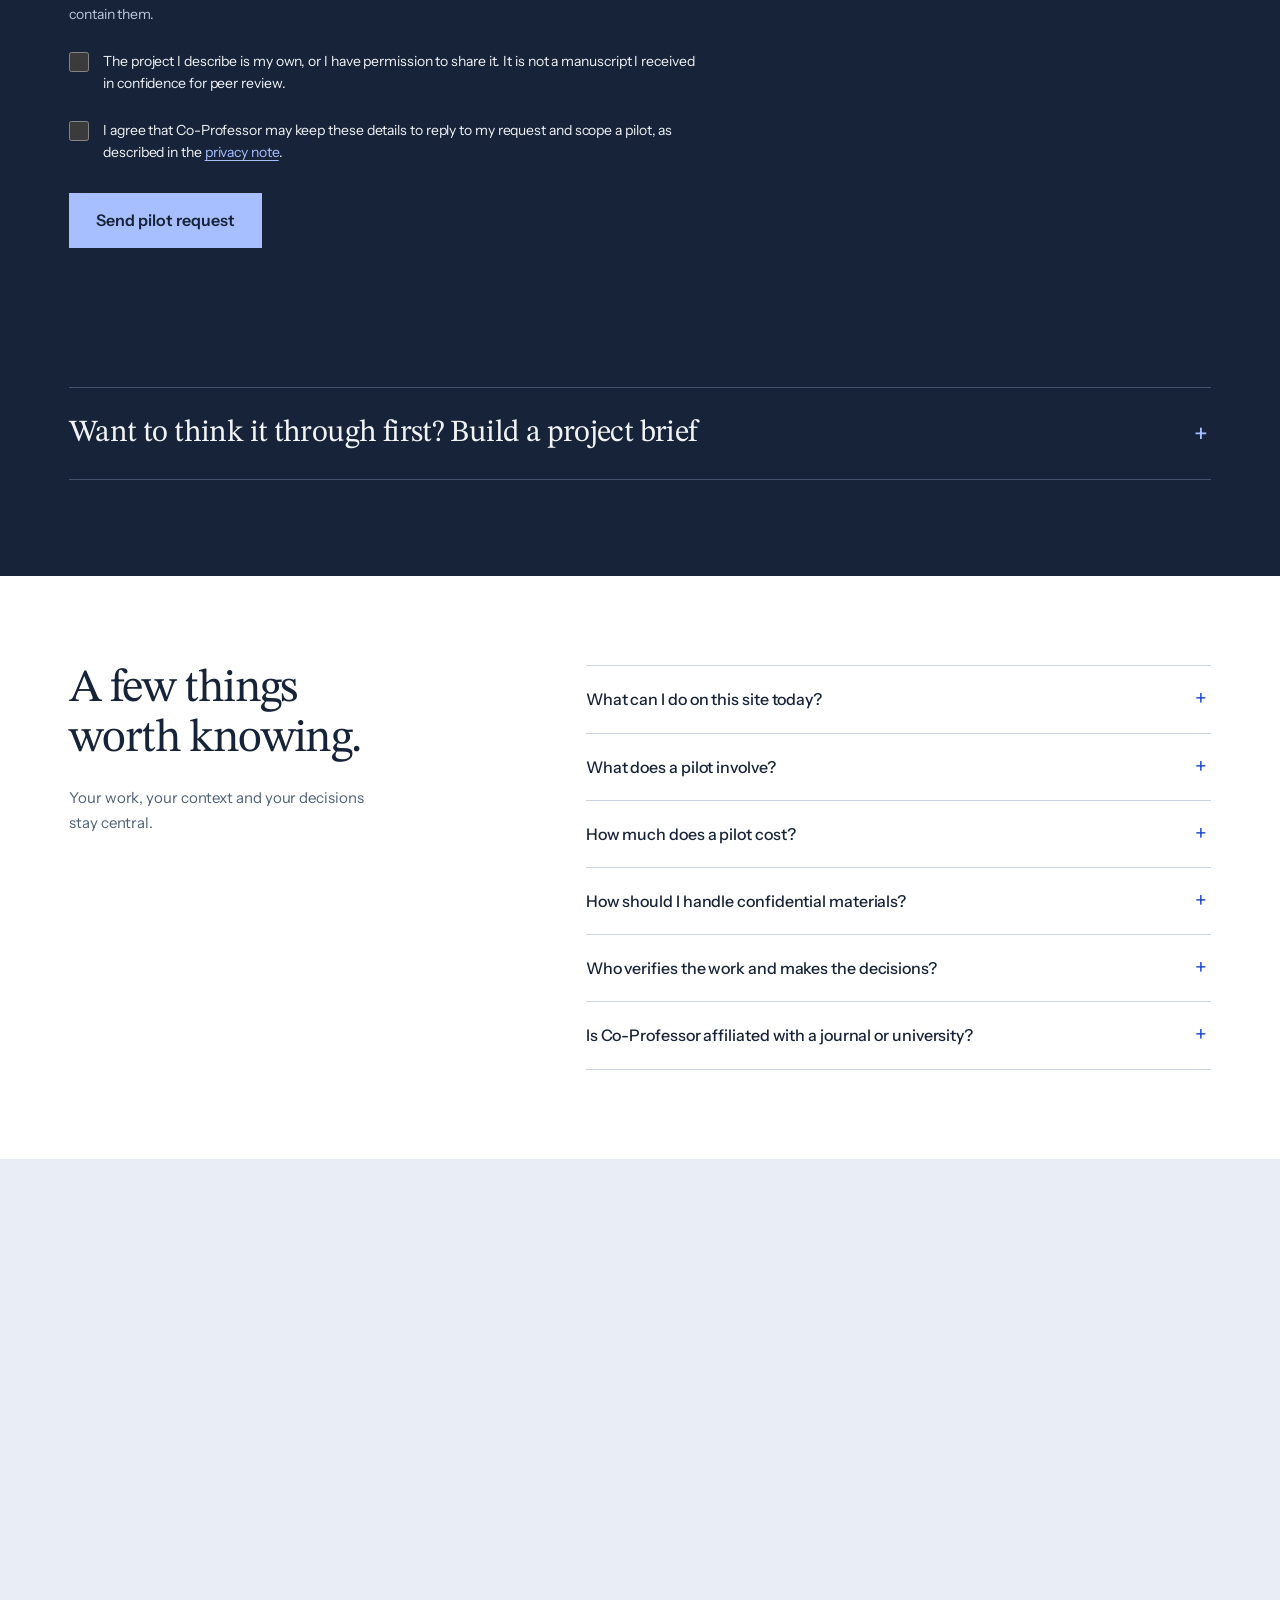
==== commit c2d8cc0d: "Homepage teaser and Co-Professor page: new teaser, course price split, Intro Check fold Co-Authored-" ====
--- a/co-professor/index.html
+++ b/co-professor/index.html
@@ -20,7 +20,7 @@
   <link rel="preload" href="fonts/stix-two-text.woff2" as="font" type="font/woff2" crossorigin>
   <link rel="preload" href="fonts/instrument-sans.woff2" as="font" type="font/woff2" crossorigin>
   <link rel="stylesheet" href="live.css?v=f6deed6ea4">
-  <script src="live.js?v=b38e3b781c" defer></script>
+  <script src="live.js?v=dde5029482" defer></script>
 </head>
 <body>
 <a class="skip" href="#main">Skip to content</a>
@@ -317,7 +317,7 @@
       <ul class="pricing-list">
         <li><h3>Intro Check</h3><p class="price">Free</p><p class="price-unit">One per paper</p><p class="price-desc">A first look at your title, abstract, introduction and contribution: fit with your target journal or department, and the main risks to address before you submit.</p><p class="price-link"><a class="text-action" href="example/#intro-check">See an example Intro Check</a></p></li>
         <li><h3>Paper review pilot</h3><p class="price">$69</p><p class="price-unit">Per paper, founding price</p><p class="price-desc">A full review of one paper against the published criteria of your target journal, with a prioritized revision plan you carry out. Money-back guarantee if the review is not useful to you.</p><p class="price-link"><a class="text-action" href="example/">See an example report</a></p></li>
-        <li><h3>Course redesign pilot</h3><p class="price"><span class="price-from">From</span> $149</p><p class="price-unit">Per course</p><p class="price-desc">A redesign of one course for students who use AI: which assessments show what students can do on their own, where AI belongs, and the activities, rubrics and AI policy that follow. Department programs are quoted separately.</p></li>
+        <li><h3>Course redesign pilot</h3><p class="price"><span class="price-from">From</span> $149</p><p class="price-unit">Per course; full redesign from $490</p><p class="price-desc">A course AI check is $149: which graded work still shows what students can do on their own, where AI belongs, and a syllabus AI policy. A full redesign, with the activities, assignments and rubrics that follow, is from $490. Department programs are quoted separately.</p></li>
         <li><h3>Agentic workflow coaching</h3><p class="price price-quoted">Quoted</p><p class="price-unit">After a short scoping call</p><p class="price-desc">One-to-one sessions on a project of yours, or a short session for a small group, with the skills and agentic workflows we develop.</p></li>
       </ul>
       <p class="pricing-note">Once the scope is agreed, we send a secure payment link or an invoice. There is no checkout on this page. <a class="text-action" href="#pilot">Request a pilot</a></p>
@@ -351,7 +351,7 @@
               <div class="field"><label for="f-role">Role (optional)</label><select id="f-role" name="role"><option value="">Choose one</option><option>Assistant professor</option><option>Associate professor</option><option>Full professor</option><option>Lecturer or teaching faculty</option><option>Postdoc</option><option>PhD student</option><option>Other</option></select></div>
             </div>
             <div class="field-row">
-              <div class="field"><label for="f-project-type">Project type</label><select id="f-project-type" name="project_type" required><option value="">Choose a project type</option><optgroup label="Research"><option data-route="analytical">An analytical paper (LaTeX)</option><option data-route="empirical">An empirical paper</option><option data-route="funding">A funding proposal</option></optgroup><optgroup label="Teaching"><option data-route="ai-course">A course redesign for students who use AI</option><option data-route="materials">Lectures, slides and assignments</option><option data-route="course-package">A coherent course package</option><option data-route="simulation">A classroom simulation</option></optgroup><optgroup label="Workflows"><option data-route="workflow">AI workflow guidance for my own work</option><option data-route="workflow-group">A workflow session for a small group</option></optgroup><optgroup label="Other"><option data-route="other">Something else</option></optgroup></select></div>
+              <div class="field"><label for="f-project-type">Project type</label><select id="f-project-type" name="project_type" required><option value="">Choose a project type</option><optgroup label="Research"><option data-route="analytical">An analytical paper (LaTeX)</option><option data-route="empirical">An empirical paper</option><option data-route="funding">A funding proposal</option></optgroup><optgroup label="Teaching"><option data-route="ai-course">A course AI check or redesign for students who use AI</option><option data-route="materials">Lectures, slides and assignments</option><option data-route="course-package">A coherent course package</option><option data-route="simulation">A classroom simulation</option></optgroup><optgroup label="Workflows"><option data-route="workflow">AI workflow guidance for my own work</option><option data-route="workflow-group">A workflow session for a small group</option></optgroup><optgroup label="Other"><option data-route="other">Something else</option></optgroup></select></div>
               <div class="field"><label for="f-timing">When would you like to start? (optional)</label><select id="f-timing" name="timing"><option value="">Choose one</option><option>Within a month</option><option>In 1 to 3 months</option><option>Later this year</option><option>Just exploring</option></select></div>
             </div>
             <div class="field"><label for="f-target">Target or setting (optional)</label><input id="f-target" name="target" type="text" maxlength="300" aria-describedby="f-target-help"><p class="field-help" id="f-target-help">For example, a journal and department, a funder and call, or a course and student level.</p></div>
@@ -388,7 +388,7 @@
         <p class="noscript-note" id="brief-fallback">The brief tool needs JavaScript. If it does not appear, please turn JavaScript on or open this page in another browser.</p>
         <div class="composer" id="composer" hidden>
           <div class="brief-inputs">
-            <fieldset class="task-choice"><legend>Starting point</legend><label class="visually-hidden" for="project-route">Starting point for your brief</label><select id="project-route"><optgroup label="Research"><option value="analytical">An analytical paper (LaTeX)</option><option value="empirical">An empirical paper</option><option value="funding">A funding proposal</option></optgroup><optgroup label="Teaching"><option value="ai-course">A course redesign for students who use AI</option><option value="materials">Lectures, slides and assignments</option><option value="course-package">A coherent course package</option><option value="simulation">A classroom simulation</option></optgroup><optgroup label="Workflows"><option value="workflow">AI workflow guidance for my own work</option></optgroup></select></fieldset>
+            <fieldset class="task-choice"><legend>Starting point</legend><label class="visually-hidden" for="project-route">Starting point for your brief</label><select id="project-route"><optgroup label="Research"><option value="analytical">An analytical paper (LaTeX)</option><option value="empirical">An empirical paper</option><option value="funding">A funding proposal</option></optgroup><optgroup label="Teaching"><option value="ai-course">A course AI check or redesign for students who use AI</option><option value="materials">Lectures, slides and assignments</option><option value="course-package">A coherent course package</option><option value="simulation">A classroom simulation</option></optgroup><optgroup label="Workflows"><option value="workflow">AI workflow guidance for my own work</option></optgroup></select></fieldset>
             <div class="context-fields">
               <div class="field"><label for="project-context" id="context-label">Field and research question</label><textarea id="project-context" rows="3" maxlength="1200" placeholder="What are you trying to understand?"></textarea></div>
               <div class="field" id="extra-field"><label for="project-extra" id="extra-label">Target journal</label><input id="project-extra" type="text" maxlength="200" placeholder="For example, Management Science"></div>
@@ -416,8 +416,8 @@
       <div><h2 id="questions-title">A few things<br>worth knowing.</h2><p>Your work, your context and your decisions stay central.</p></div>
       <div class="question-list">
         <details><summary><span>What can I do on this site today?</span><span class="disclosure-symbol" aria-hidden="true"></span></summary><p>Two things. You can request a pilot with the form above, and you can build a project brief to send with it. The brief tool runs in your browser and sends nothing on its own; the form sends only what you type into it. There are no accounts, uploads or payments on this site. Every project starts as a pilot. For analytical papers in LaTeX, the pilot uses our Readiness Review engine, which runs end to end today. For empirical papers, proposals, teaching and workflow projects, we agree on the approach with you first.</p></details>
-        <details><summary><span>What does a pilot involve?</span><span class="disclosure-symbol" aria-hidden="true"></span></summary><p>You describe the project in a few lines. We reply by email to agree on the scope: what you want to resolve, the materials, who can see them and for how long, which AI services are used, the timing, what you receive and the price. Work starts only after you agree. A pilot is one defined project, such as one paper, one proposal, one course redesign or a short series of workflow sessions. At the end we ask what was useful and what was not.</p></details>
-        <details><summary><span>How much does a pilot cost?</span><span class="disclosure-symbol" aria-hidden="true"></span></summary><p>The Intro Check is free, one per paper. A paper review pilot is $69 per paper (founding price, with a money-back guarantee if the review is not useful to you). A course redesign pilot starts at $149 per course, and department programs are quoted separately. Agentic workflow coaching is quoted after a short scoping call. Nothing is charged until we have agreed on the scope; we then send a secure payment link or an invoice. There is no checkout on this page. Some projects depend on AI services that are offered only in the regions their providers support.</p></details>
+        <details><summary><span>What does a pilot involve?</span><span class="disclosure-symbol" aria-hidden="true"></span></summary><p>You describe the project in a few lines. We reply by email to agree on the scope: what you want to resolve, the materials, who can see them and for how long, which AI services are used, the timing, what you receive and the price. Work starts only after you agree. A pilot is one defined project, such as one paper, one proposal, one course AI check or redesign, or a short series of workflow sessions. At the end we ask what was useful and what was not.</p></details>
+        <details><summary><span>How much does a pilot cost?</span><span class="disclosure-symbol" aria-hidden="true"></span></summary><p>The Intro Check is free, one per paper. A paper review pilot is $69 per paper (founding price, with a money-back guarantee if the review is not useful to you). A course AI check is $149 per course, a full course redesign starts at $490, and department programs are quoted separately. Agentic workflow coaching is quoted after a short scoping call. Nothing is charged until we have agreed on the scope; we then send a secure payment link or an invoice. There is no checkout on this page. Some projects depend on AI services that are offered only in the regions their providers support.</p></details>
         <details><summary><span>How should I handle confidential materials?</span><span class="disclosure-symbol" aria-hidden="true"></span></summary><p>Describe your materials in the request; do not paste or attach them. If a pilot needs files, we agree on how they are shared, who can see them, which AI services process them and when they are deleted, before you send anything. Research help is for authors and authorized collaborators; manuscripts received in confidence for peer review are not accepted. Teaching pilots work from course materials, never student work, grades or rosters.</p></details>
         <details><summary><span>Who verifies the work and makes the decisions?</span><span class="disclosure-symbol" aria-hidden="true"></span></summary><p>You do. Check proposed revisions, citations, solutions and teaching materials before you use them. Feedback carries uncertainty and does not certify correctness or predict acceptance, and a report can say “not yet”. Co-Professor does not write your paper or proposal; you keep the contribution and the intellectual choices. Follow the AI-use and disclosure rules of your journal, funder and institution.</p></details>
         <details><summary><span>Is Co-Professor affiliated with a journal or university?</span><span class="disclosure-symbol" aria-hidden="true"></span></summary><p>No. Co-Professor is independent and is not affiliated with or endorsed by any journal, publisher, society or university. Journal names on this page describe the targets our profiles cover, and feedback draws on what journals publish about their own criteria, not on inside knowledge.</p></details>
